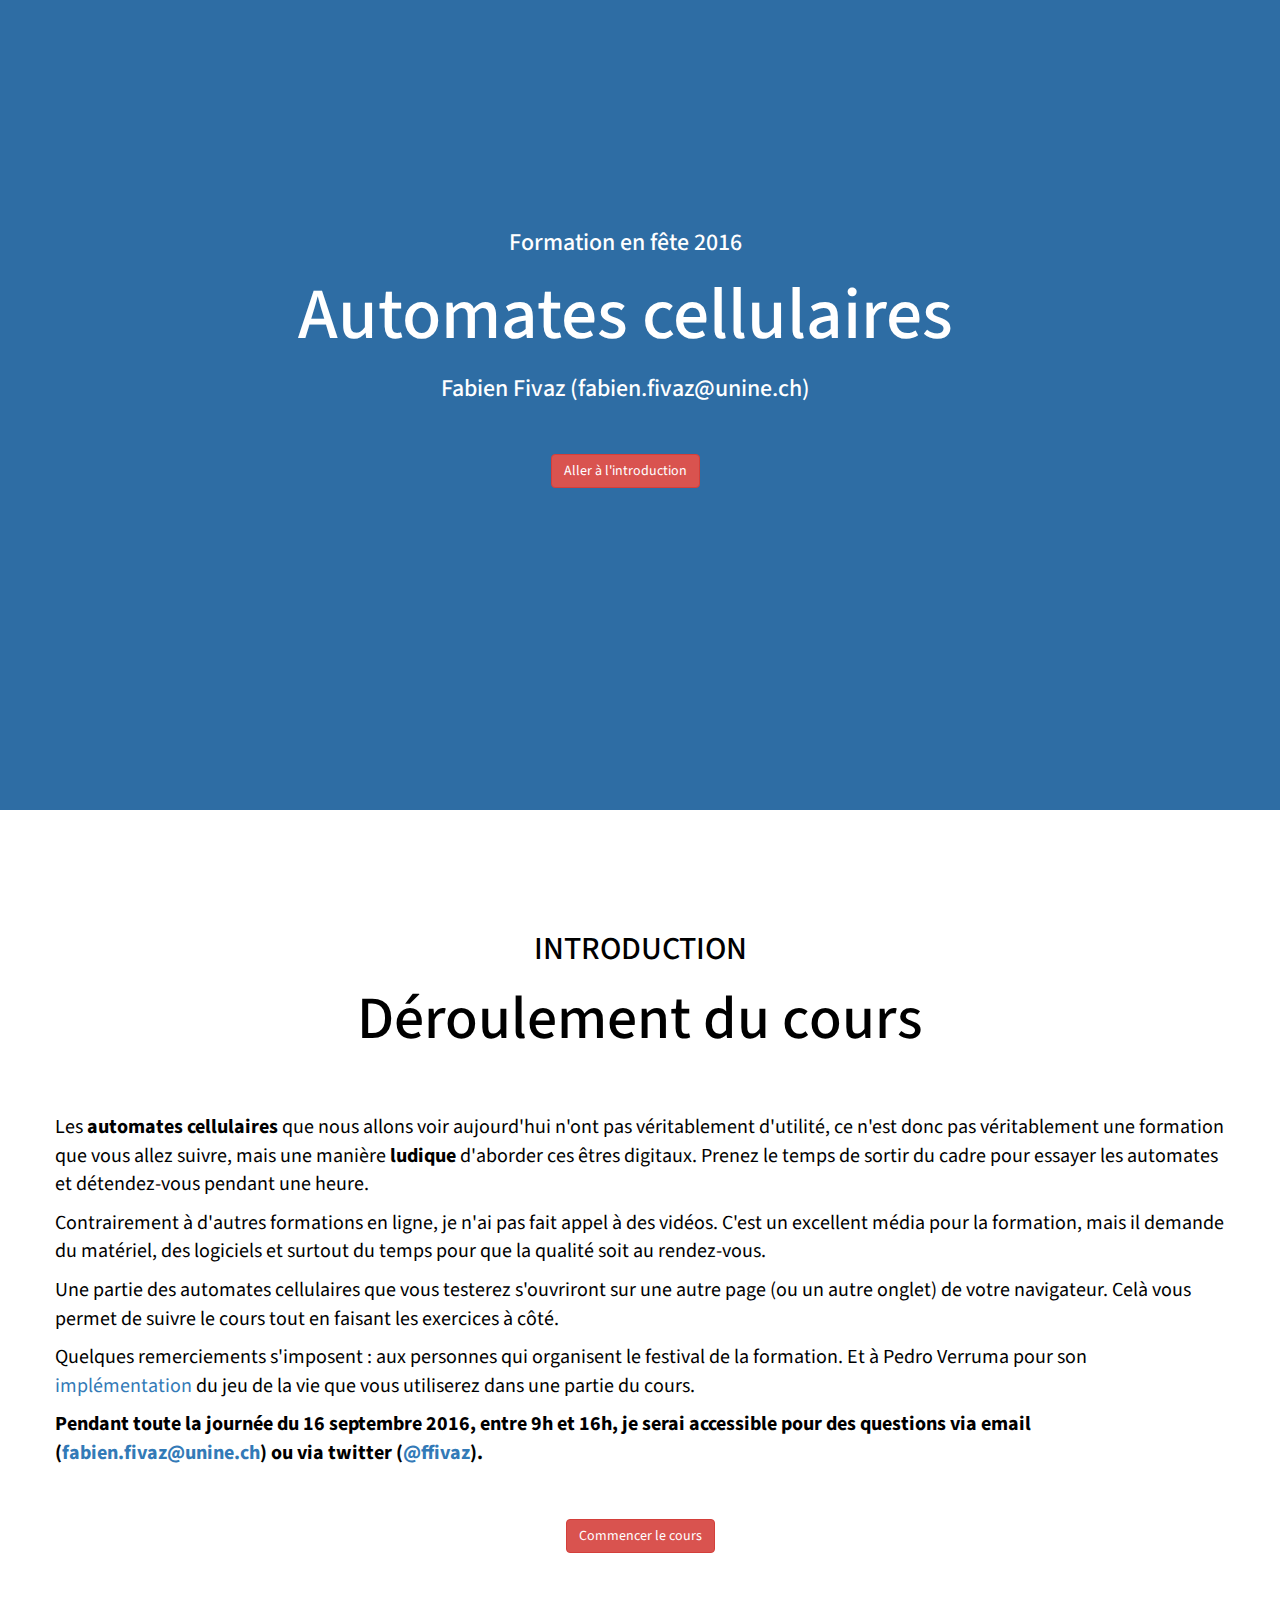
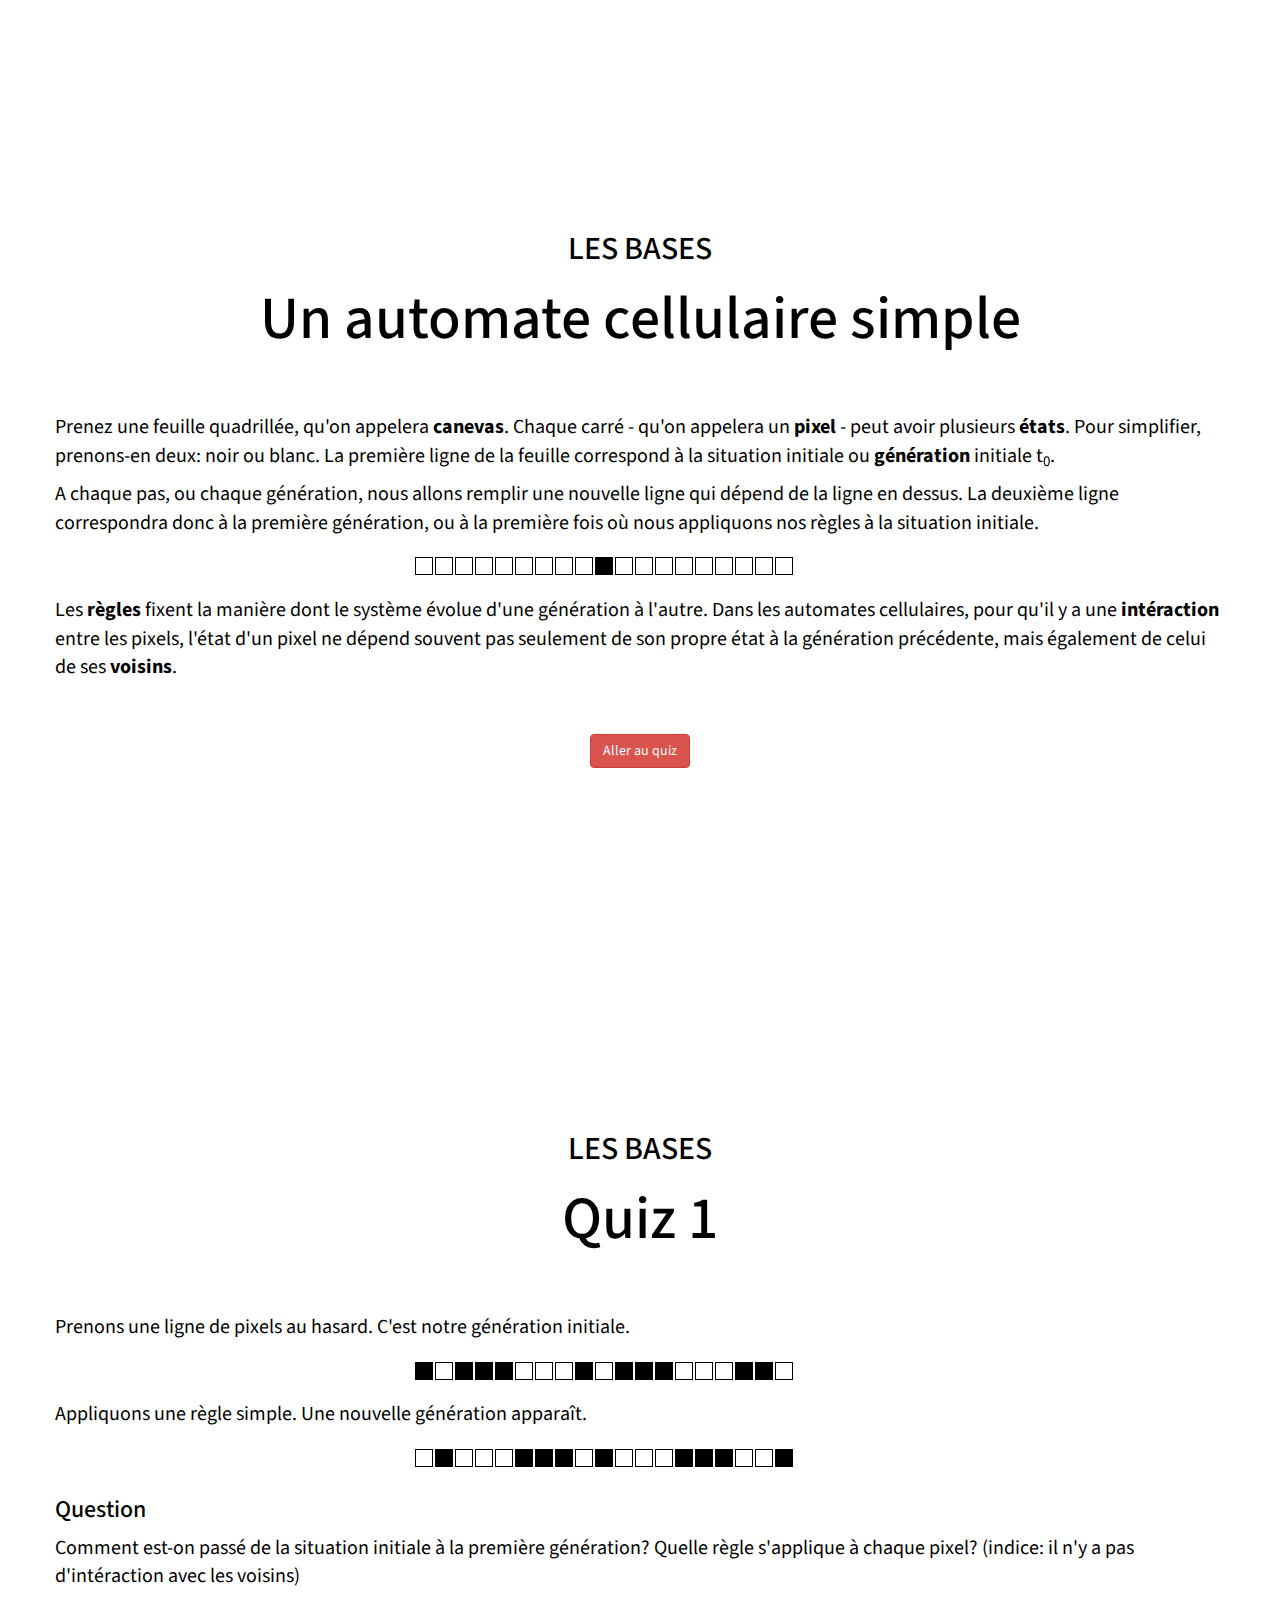
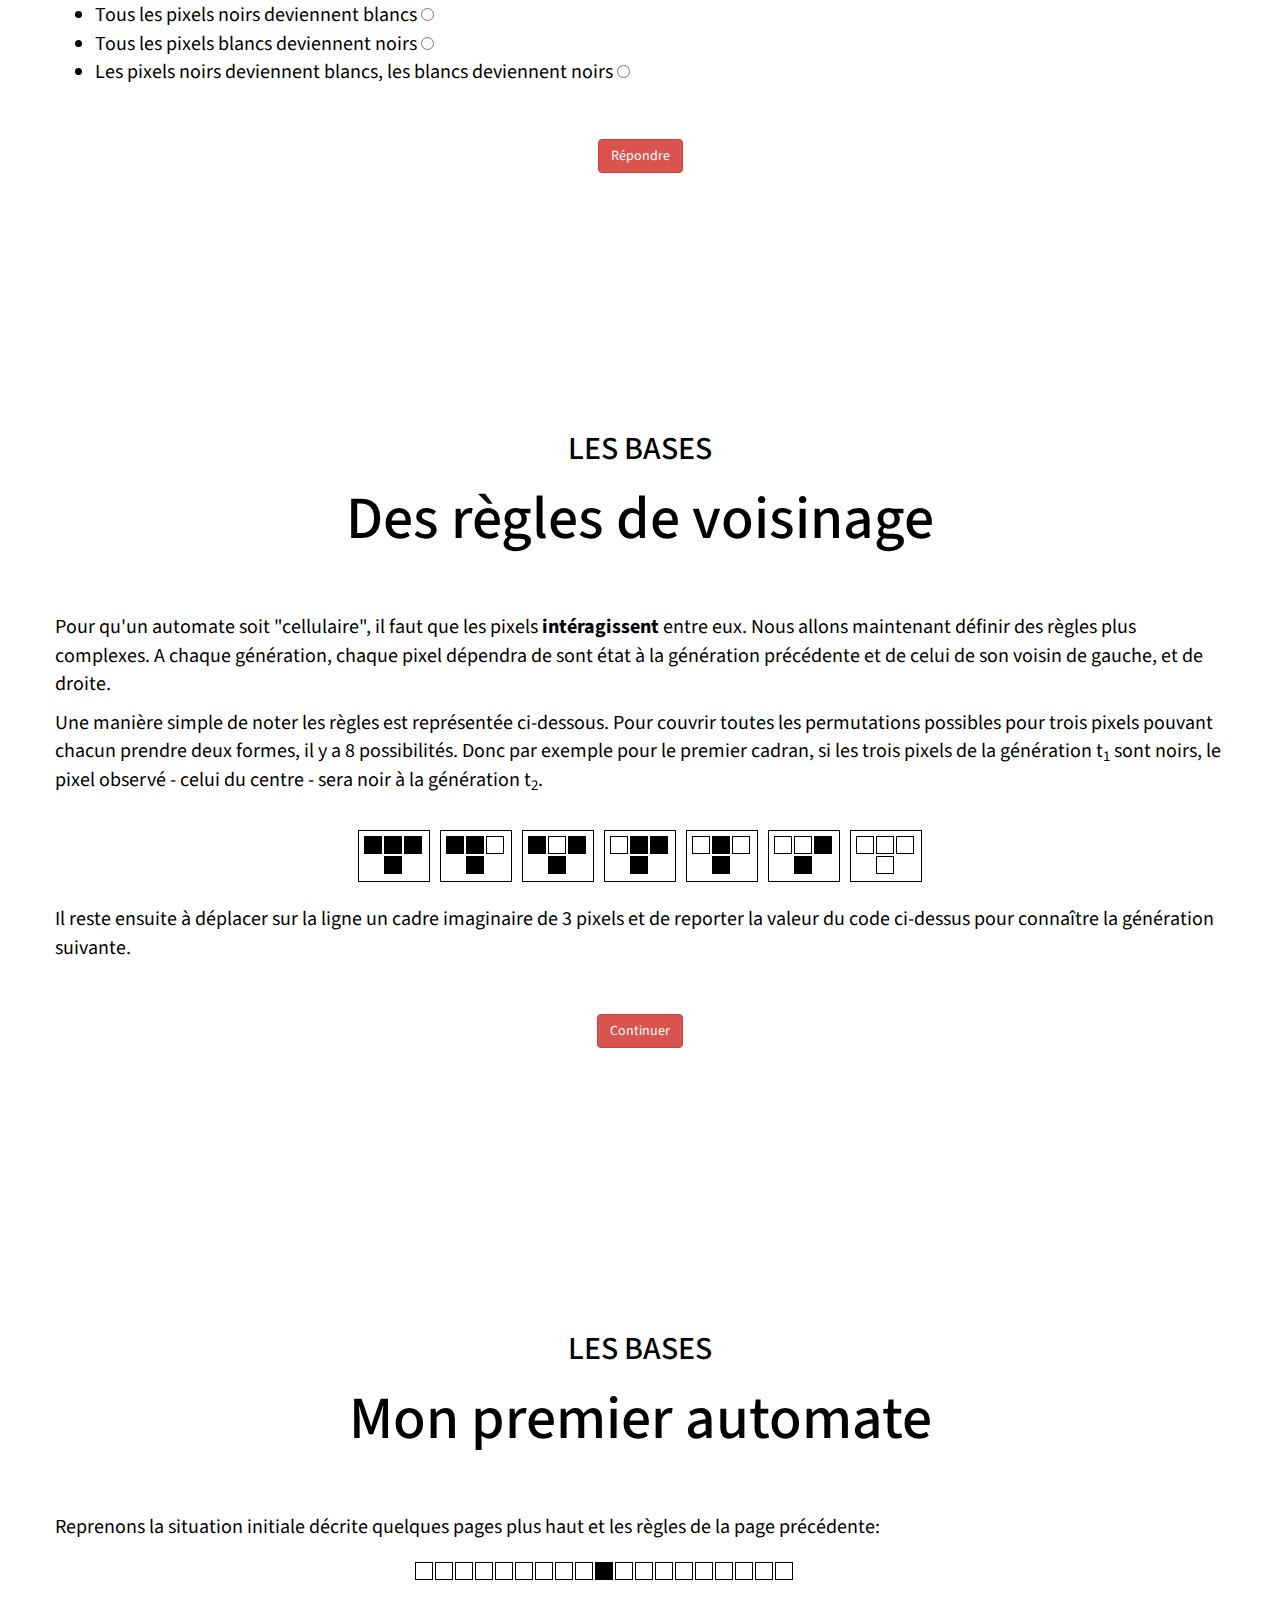
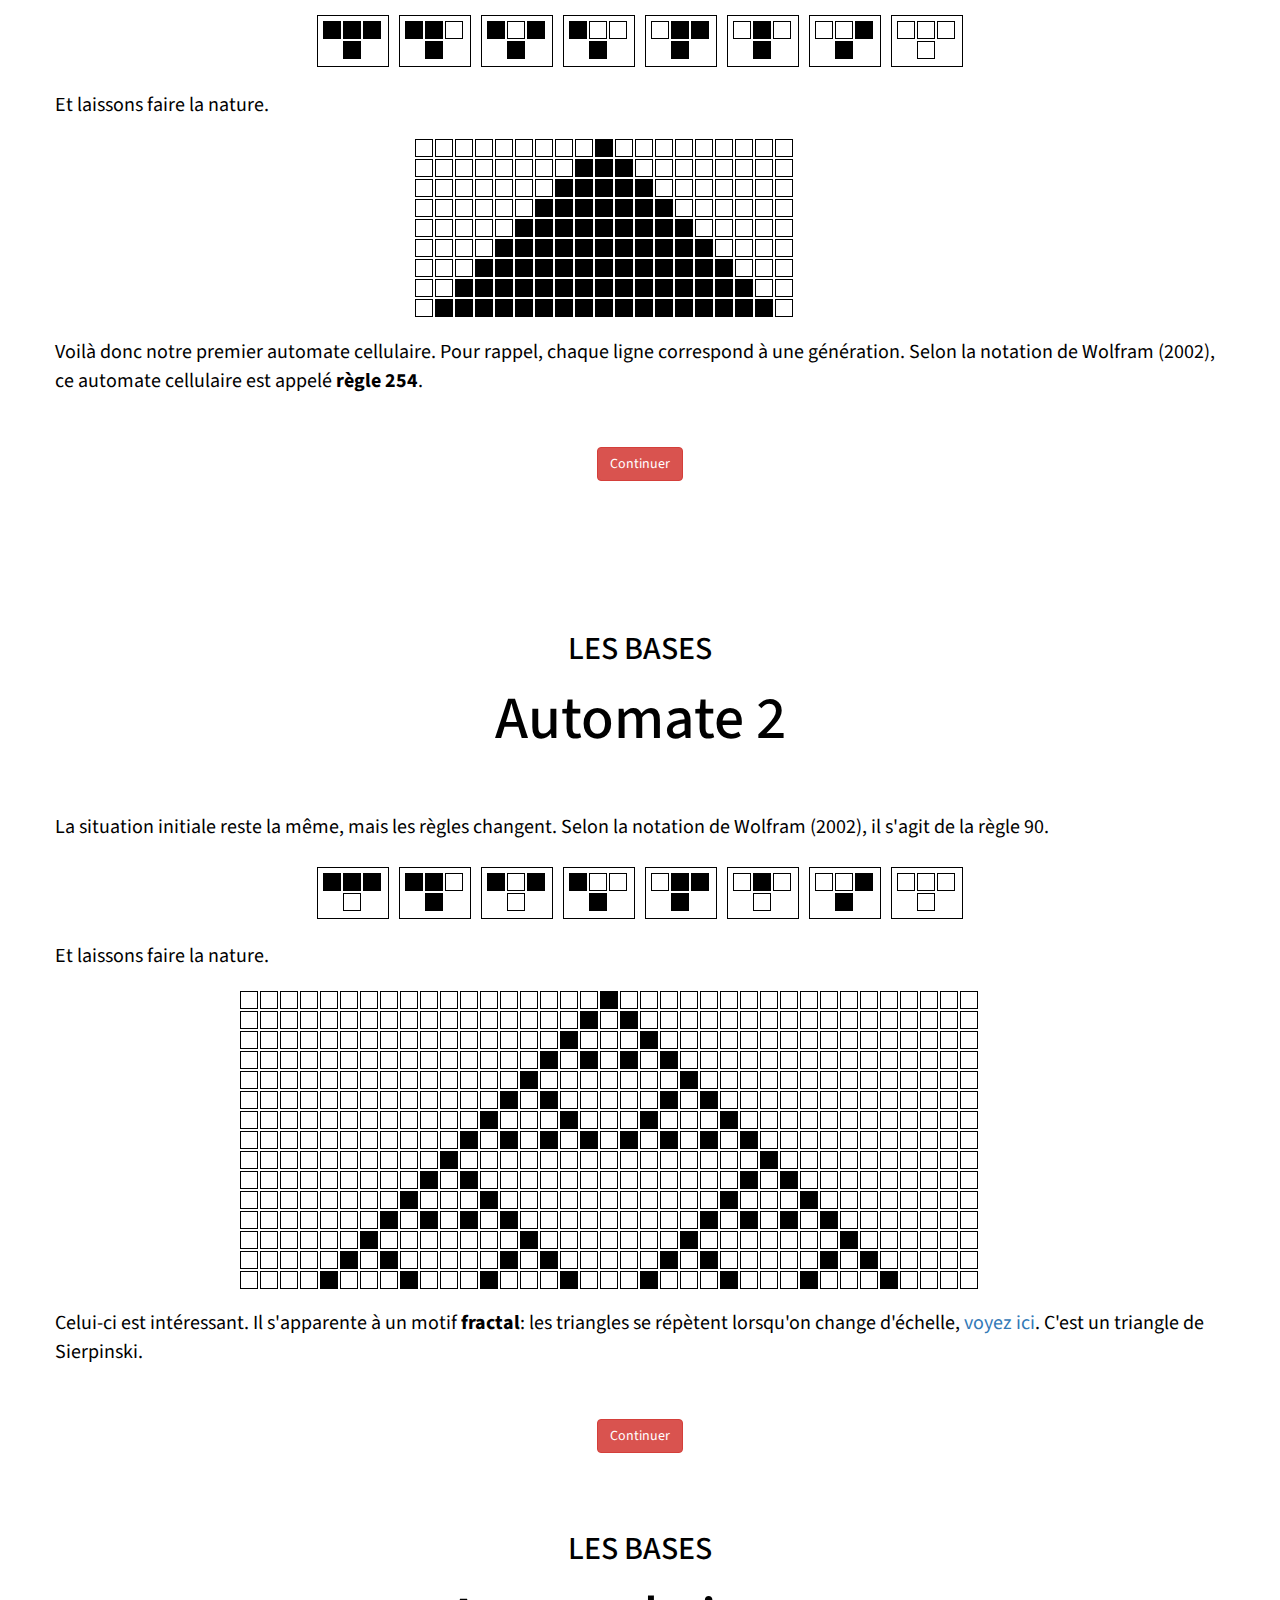
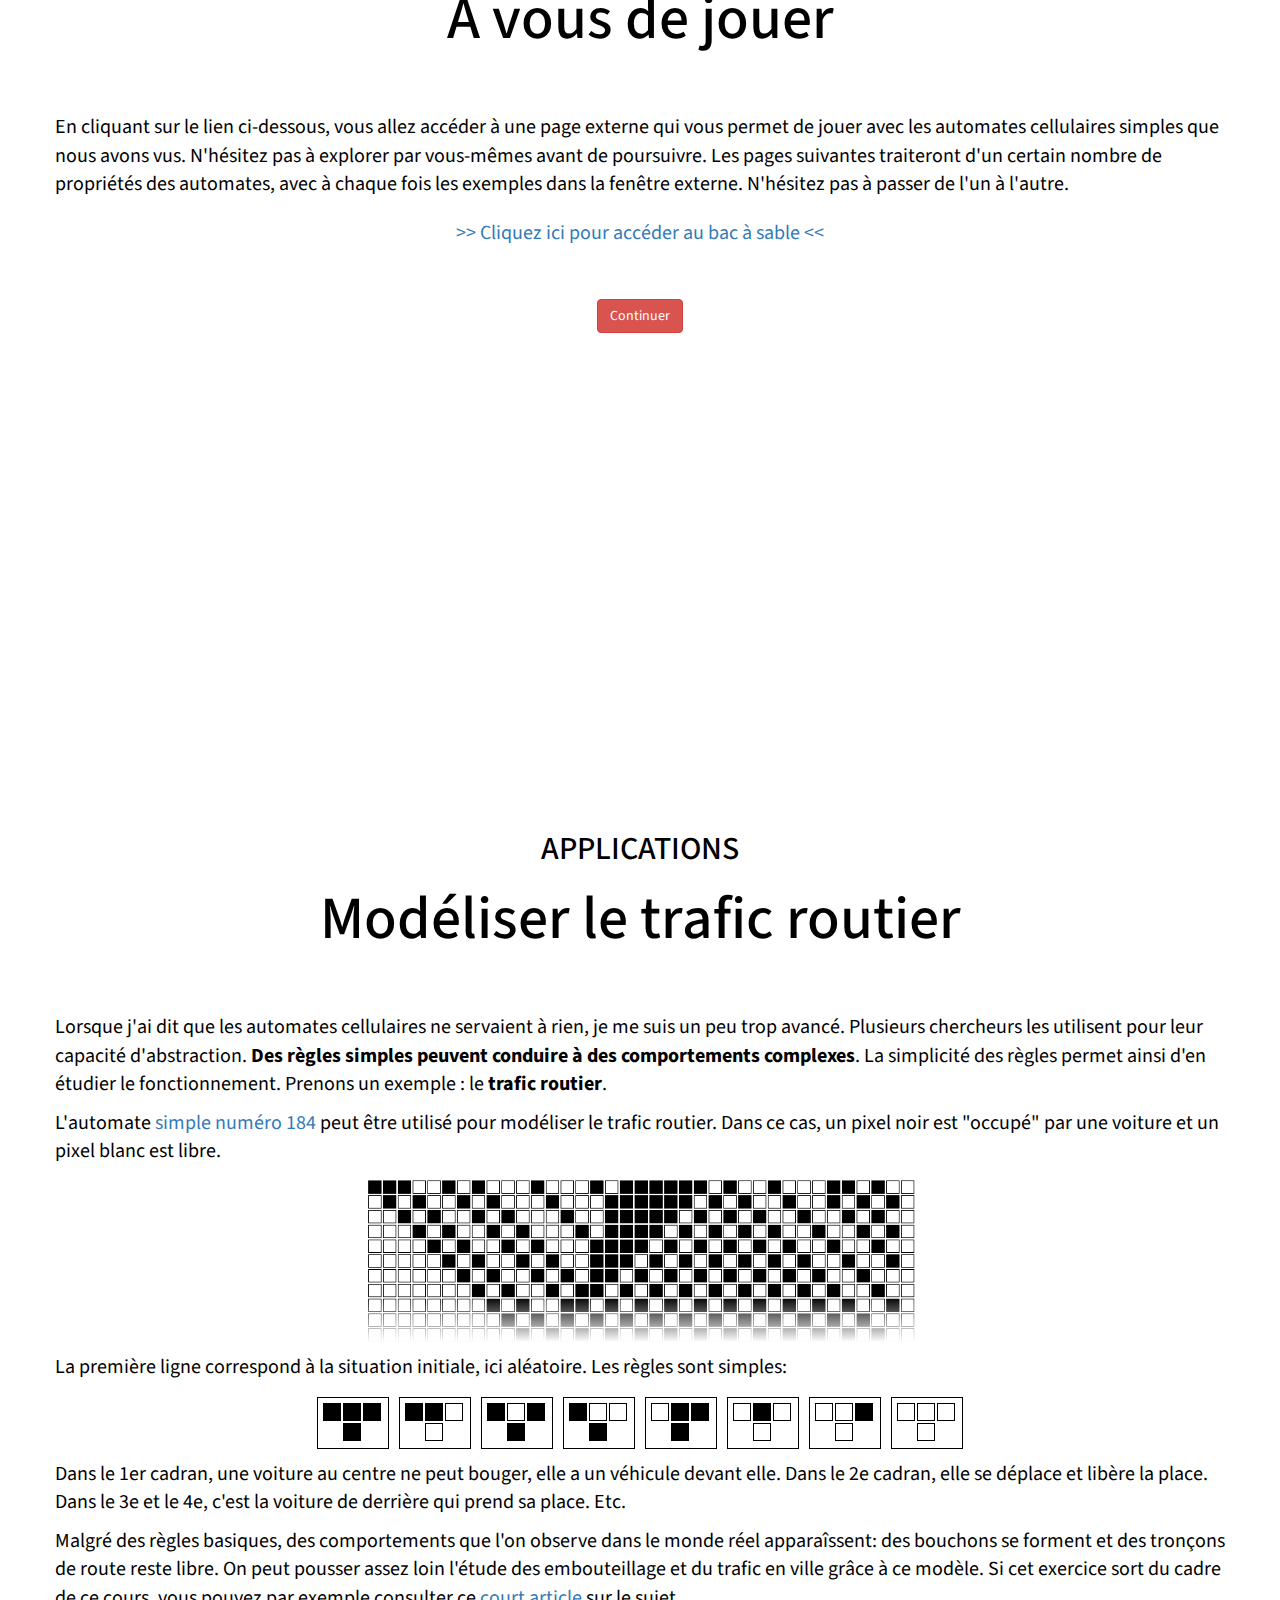
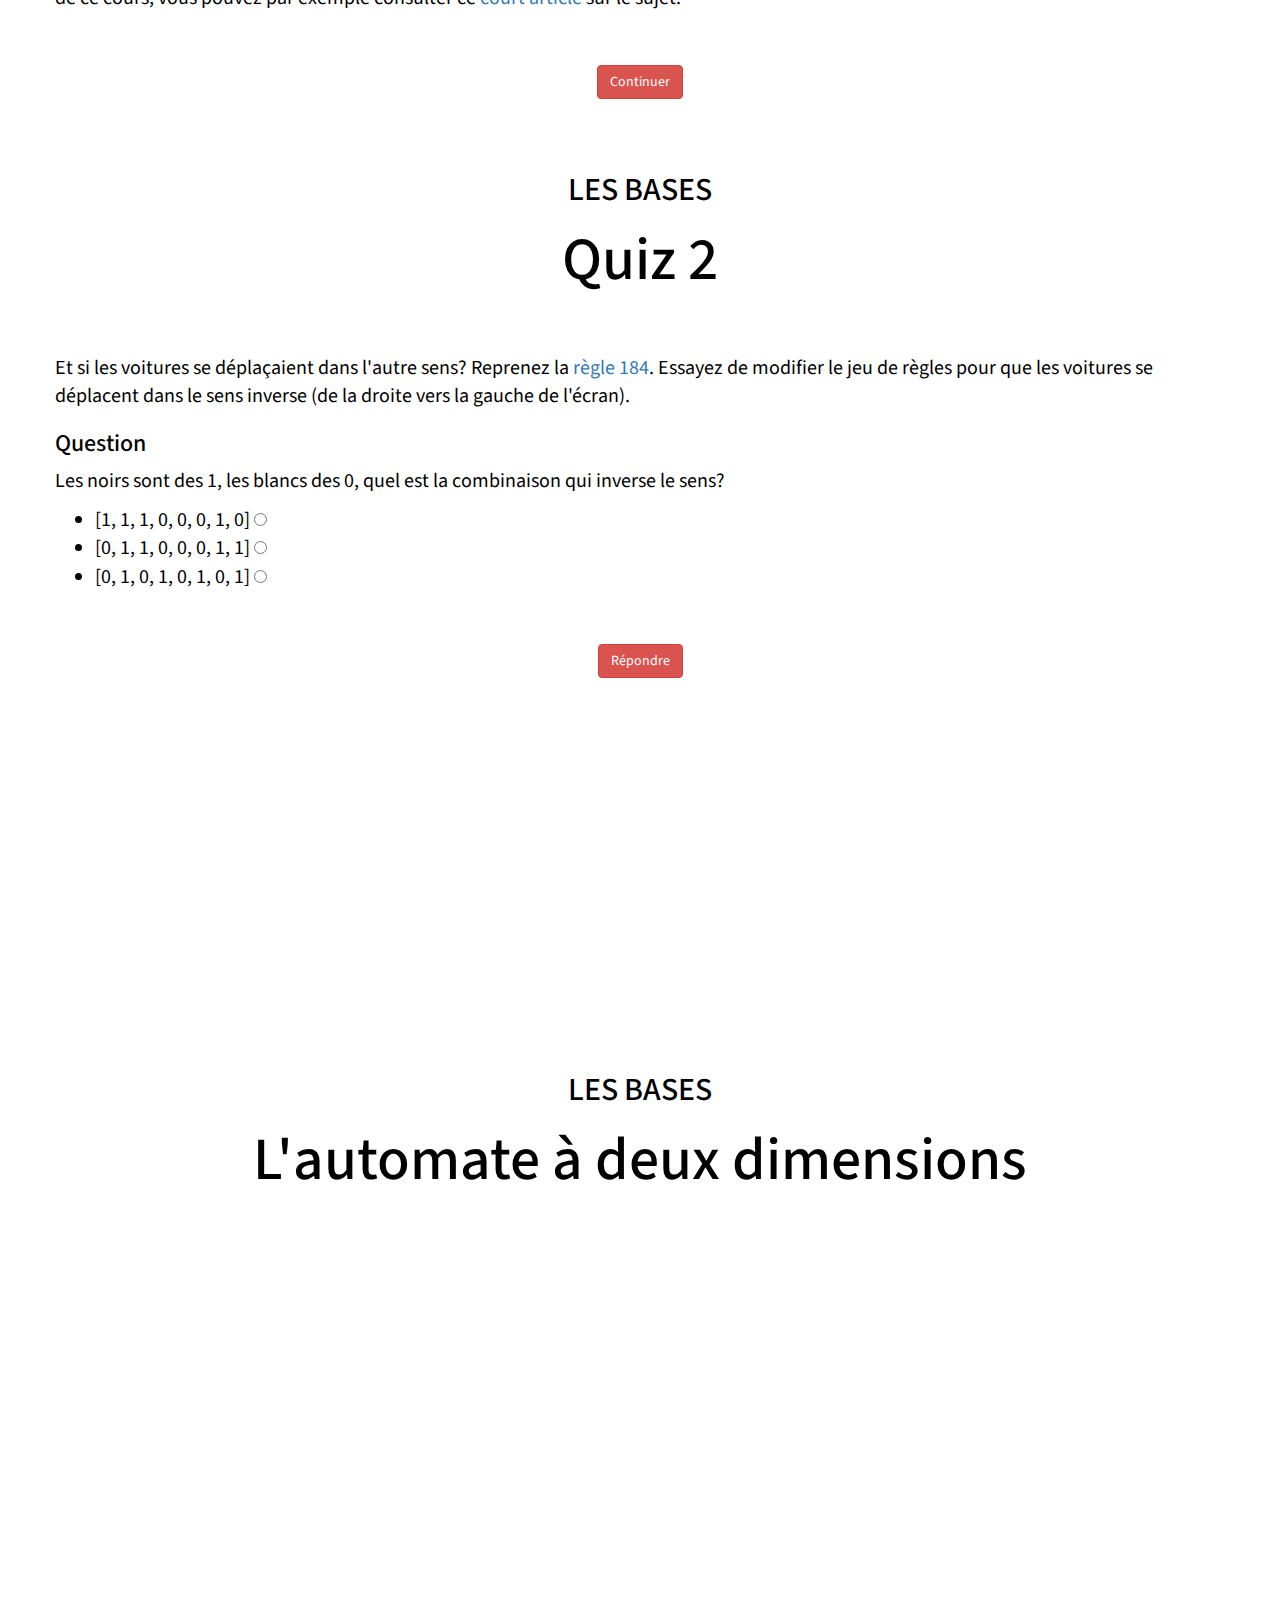
==== index.html @ c22b622c "Automates cellulaires et trafic - quiz 2" ====
<!DOCTYPE html>
<html lang="fr">
<head>
    <meta charset="utf-8">
    <meta http-equiv="X-UA-Compatible" content="IE=edge">
    <meta name="viewport" content="width=device-width, initial-scale=1">
    <title>Formation en fête - Automates cellulaires</title>

    <link href="https://fonts.googleapis.com/css?family=Source+Sans+Pro" rel="stylesheet">
    <link rel="stylesheet" href="css/bootstrap.min.css">
    <link rel="stylesheet" href="css/style.css">

    <script src="js/jquery.js"></script>
    <script src="js/bootstrap.min.js"></script>
    <script src="js/terra.min.js"></script>
    <script src="js/functions.js"></script>
    <script src="js/rules.js"></script>

    <script>
        $(document).ready(function () {
            $('a').click(function () {
                $('html, body').animate({
                    scrollTop: $($(this).attr('href')).offset().top
                }, 500);
                return false;
            });
        });

        var oneD = function (initial) {
            this.cells = initial;

            this.draw = function (ctx, generation) {
                var i = 0;
                this.cells.forEach(function (pixel) {
                    if (pixel == 0) {
                        ctx.strokeStyle = 'black';
                        ctx.strokeRect((i * 20) + 0.5, (generation * 20) + 0.5, 17, 17);
                    } else {
                        ctx.strokeStyle = 'black';
                        ctx.strokeRect((i * 20) + 0.5, +(generation * 20) + 0.5, 17, 17);
                        ctx.fillStyle = 'black';
                        ctx.fillRect(i * 20 + 0.5, (generation * 20) + 0.5, 17, 17);
                    }
                    i++;
                });
            }
        };
    </script>
</head>
<body>
<div class="bar"></div>
<div id="top" class="container-fluid page">
    <div class="row page">
        <div class="col-md-12 col-sm-12 col-xs-12 title">
            <h3>Formation en fête 2016</h3>
            <h1>Automates cellulaires</h1>
            <h3>Fabien Fivaz (fabien.fivaz@unine.ch)</h3>
            <a href="#intro" class="btn btn-danger btn-big-top-margin">Aller à l'introduction</a>
        </div>
    </div>
</div>

<div id="intro" class="container">
    <div class="row main">
        <h2>Introduction</h2>
        <h1>Déroulement du cours</h1>
        <p>Les <b>automates cellulaires</b> que nous allons voir aujourd'hui n'ont pas véritablement d'utilité, ce n'est
            donc pas véritablement une formation que vous allez suivre, mais une manière <b>ludique</b> d'aborder ces
            êtres
            digitaux. Prenez le temps de sortir du cadre pour essayer les automates et détendez-vous pendant une heure.
        </p>
        <p>Contrairement à d'autres formations en ligne, je n'ai pas fait appel à des vidéos. C'est un excellent média
            pour la formation, mais il demande du matériel, des logiciels et surtout du temps pour que la qualité soit
            au rendez-vous.</p>
        <p>Une partie des automates cellulaires que vous testerez s'ouvriront sur une autre page (ou un autre onglet) de
            votre navigateur. Celà vous permet de suivre le cours tout en faisant les exercices à côté.</p>
        <p>Quelques remerciements s'imposent : aux personnes qui organisent le festival de la formation. Et à Pedro
            Verruma pour son <a href="http://pmav.eu/stuff/javascript-game-of-life-v3.1.1/">implémentation</a> du jeu de
            la vie que vous utiliserez dans une partie du cours.</p>
        <p><b>Pendant toute la journée du 16 septembre 2016, entre 9h et 16h, je serai accessible pour des questions via
            email (<a href="mailto:fabien.fivaz@unine.ch">fabien.fivaz@unine.ch</a>) ou via twitter (<a
                    href="https://twitter.com/ffivaz">@ffivaz</a>).</b></p>
        <div class="text-center">
            <a href="#page1" class="btn btn-danger btn-big-top-margin">Commencer le cours</a>
        </div>
    </div>
</div>

<div id="page1" class="container">
    <div class="row main">
        <h2>Les bases</h2>
        <h1>Un automate cellulaire simple</h1>
        <p>Prenez une feuille quadrillée, qu'on appelera <b>canevas</b>. Chaque carré - qu'on appelera un <b>pixel</b>
            - peut avoir plusieurs <b>états</b>. Pour simplifier, prenons-en deux: noir ou blanc. La première ligne de
            la feuille correspond à la situation initiale ou <b>génération</b> initiale t<sub>0</sub>.</p>
        <p>A chaque pas, ou chaque génération, nous allons remplir une nouvelle ligne qui dépend de la ligne en dessus.
            La deuxième ligne correspondra donc à la
            première génération, ou à la première fois où nous appliquons nos règles à la situation initiale.</p>
        <p class="text-center canvas-frame">
            <canvas id="demo1" width="450" height="20"></canvas>
        </p>
        <script>
            // Simple 1D cellular automata

            var myCells = [0, 0, 0, 0, 0, 0, 0, 0, 0, 1, 0, 0, 0, 0, 0, 0, 0, 0, 0];

            demo1 = new oneD(myCells);

            var canvas = document.getElementById('demo1');
            var ctx = canvas.getContext("2d");

            demo1.draw(ctx, 0);

        </script>
        <p>Les <b>règles</b> fixent la manière dont le système évolue d'une génération à l'autre. Dans les automates
            cellulaires, pour qu'il y a une <b>intéraction</b> entre les pixels, l'état d'un pixel ne dépend souvent pas
            seulement de son propre état à la génération précédente, mais également de celui de ses <b>voisins</b>.</p>

        <div class="text-center">
            <a href="#page2" class="btn btn-danger btn-big-top-margin">Aller au quiz</a>
        </div>
    </div>
</div>

<div id="page2" class="container">
    <div class="row main">
        <h2>Les bases</h2>
        <h1>Quiz 1</h1>
        <p>Prenons une ligne de pixels au hasard. C'est notre génération initiale.</p>
        <p class="text-center canvas-frame">
            <canvas id="demo2" width="450" height="20"></canvas>
        </p>
        <script>
            // Simple 1D cellular automata

            var myCellsT0 = [1, 0, 1, 1, 1, 0, 0, 0, 1, 0, 1, 1, 1, 0, 0, 0, 1, 1, 0];

            var canvas = document.getElementById('demo2');
            var ctx = canvas.getContext("2d");

            demo2 = new oneD(myCellsT0);
            demo2.draw(ctx, 0);

        </script>
        <p>Appliquons une règle simple. Une nouvelle génération apparaît.</p>
        <p class="text-center canvas-frame">
            <canvas id="demo3" width="450" height="20"></canvas>
        </p>
        <script>
            // Simple 1D cellular automata

            var myCellsT1 = [0, 1, 0, 0, 0, 1, 1, 1, 0, 1, 0, 0, 0, 1, 1, 1, 0, 0, 1];

            var canvas = document.getElementById('demo3');
            var ctx = canvas.getContext("2d");

            var demo3 = new oneD(myCellsT1, 0);
            demo3.draw(ctx, 0);
        </script>
        <h3>Question</h3>
        <p>Comment est-on passé de la situation initiale à la première génération? Quelle règle s'applique à chaque
            pixel? (indice: il n'y a pas d'intéraction avec les voisins)</p>
        <ul>
            <li>Tous les pixels noirs deviennent blancs <input name="question" value="r1" type="radio"></li>
            <li>Tous les pixels blancs deviennent noirs <input name="question" value="r2" type="radio"></li>
            <li>Les pixels noirs deviennent blancs, les blancs deviennent noirs <input name="question" value="r3"
                                                                                       type="radio"></li>
        </ul>
        <div class="text-center">
            <button class="btn btn-danger btn-big-top-margin" id="response">Répondre</button>
            <br>
            <div class="reponse hidden">C'est un automate tellement simple que certains estiment que ce n'en est pas un.
                A la
                génération suivante, l'automate reviendra à son état initial, etc.<br>
                <a href="#page3" id="linkToPage3">Continuer à la page suivante</a>
            </div>
        </div>

        <script>
            $('#response').click(function () {
                if ($('input[name=question]:checked').val() == 'r3') {
                    $('#response').html('C\'est juste!');
                    $('#response').removeClass('btn-danger').addClass('btn-success');
                    $('.reponse').removeClass('hidden');
                } else {
                    $('#response').html('Essayez encore !');
                }
            });
        </script>
    </div>
</div>

<div class="container" id="page3">
    <div class="row main">
        <h2>Les bases</h2>
        <h1>Des règles de voisinage</h1>
        <p>Pour qu'un automate soit "cellulaire", il faut que les pixels <b>intéragissent</b> entre eux. Nous allons
            maintenant définir des règles plus complexes. A chaque génération, chaque pixel dépendra de sont état à la
            génération précédente et de celui de son voisin de gauche, et de droite.</p>
        <p>Une manière simple de noter les règles est représentée ci-dessous. Pour couvrir toutes les permutations
            possibles pour trois pixels pouvant chacun prendre deux formes, il y a 8 possibilités. Donc par exemple pour
            le premier cadran, si les trois pixels de la génération t<sub>1</sub> sont noirs, le pixel observé - celui
            du centre - sera noir à la génération t<sub>2</sub>.</p>
        <p id="ruleGroup1" class="text-center" style="margin-top: 30px;">
        </p>
        <p>Il reste ensuite à déplacer sur la ligne un cadre imaginaire de 3 pixels et de reporter la valeur du code
            ci-dessus pour connaître la génération suivante.</p>
        <script>
            var myRules = [
                {
                    a: [1, 1, 1],
                    b: 1
                },
                {
                    a: [1, 1, 0],
                    b: 1
                },
                {
                    a: [1, 0, 1],
                    b: 1
                },
                {
                    a: [0, 1, 1],
                    b: 1
                },
                {
                    a: [0, 1, 0],
                    b: 1
                },
                {
                    a: [0, 0, 1],
                    b: 1
                },
                {
                    a: [0, 0, 0],
                    b: 0
                }
            ];

            var i = 1;

            myRules.forEach(function (element) {
                var e = document.createElement('canvas');
                e.width = "60";
                e.height = "40";
                e.style.padding = '5px';
                e.style.margin = '5px';
                e.style.border = '1px solid black';
                e.id = "rule" + i;
                document.getElementById('ruleGroup1').appendChild(e);
                var myRule = element.a;
                var myTarget = element.b;

                var canvas = document.getElementById('rule' + i);
                var ctx = canvas.getContext("2d");
                var rule = new oneD(myRule);
                rule.draw(ctx, 0);
                if (myTarget == 1) {
                    ctx.strokeStyle = 'black';
                    ctx.strokeRect((1 * 20) + 0.5, 20.5, 17, 17);
                    ctx.fillStyle = 'black';
                    ctx.fillRect(1 * 20 + 0.5, 20.5, 17, 17);
                } else {
                    ctx.strokeStyle = 'black';
                    ctx.strokeRect((1 * 20) + 0.5, 20.5, 17, 17);
                }
                i++;
            });

        </script>
        <div class="text-center">
            <a href="#page4" class="btn btn-danger btn-big-top-margin">Continuer</a>
        </div>
    </div>
</div>

<div class="container" id="page4">
    <div class="row main">
        <h2>Les bases</h2>
        <h1>Mon premier automate</h1>
        <p>Reprenons la situation initiale décrite quelques pages plus haut et les règles de la page précédente:</p>
        <p class="text-center canvas-frame">
            <canvas id="demo4" width="450" height="20"></canvas>
        </p>
        <script>
            // Simple 1D cellular automata

            var myCells = [0, 0, 0, 0, 0, 0, 0, 0, 0, 1, 0, 0, 0, 0, 0, 0, 0, 0, 0];

            var demo4 = new oneD(myCells);

            var canvas = document.getElementById('demo4');
            var ctx = canvas.getContext("2d");

            demo4.draw(ctx, 0);

        </script>
        <p id="ruleGroup2" class="text-center canvas-frame">
        </p>
        <script>
            var myRules = [
                {
                    a: [1, 1, 1],
                    b: 1
                },
                {
                    a: [1, 1, 0],
                    b: 1
                },
                {
                    a: [1, 0, 1],
                    b: 1
                },
                {
                    a: [1, 0, 0],
                    b: 1
                },
                {
                    a: [0, 1, 1],
                    b: 1
                },
                {
                    a: [0, 1, 0],
                    b: 1
                },
                {
                    a: [0, 0, 1],
                    b: 1
                },
                {
                    a: [0, 0, 0],
                    b: 0
                }
            ];

            var i = 1;

            myRules.forEach(function (element) {
                var e = document.createElement('canvas');
                e.width = "60";
                e.height = "40";
                e.style.padding = '5px';
                e.style.margin = '5px';
                e.style.border = '1px solid black';
                e.id = "ruleA" + i;
                document.getElementById('ruleGroup2').appendChild(e);
                var myRule = element.a;
                var myTarget = element.b;

                var canvas = document.getElementById('ruleA' + i);
                var ctx = canvas.getContext("2d");
                var rule = new oneD(myRule);
                rule.draw(ctx, 0);
                if (myTarget == 1) {
                    ctx.strokeStyle = 'black';
                    ctx.strokeRect((1 * 20) + 0.5, 20.5, 17, 17);
                    ctx.fillStyle = 'black';
                    ctx.fillRect(1 * 20 + 0.5, 20.5, 17, 17);
                } else {
                    ctx.strokeStyle = 'black';
                    ctx.strokeRect((1 * 20) + 0.5, 20.5, 17, 17);
                }
                i++;
            });
        </script>
        <p>Et laissons faire la nature.</p>
        <p class="text-center canvas-frame">
            <canvas id="demo5" width="450" height="180"></canvas>
        </p>
        <script>

            var demo5 = new oneD(myCells);

            var canvas = document.getElementById('demo5');
            var ctx = canvas.getContext("2d");

            demo5.draw(ctx, 0);

            var calcNG = function (init) {
                var nextGen = [];
                nextGen.push(0);
                for (var i = 1; i < init.length - 1; i++) {
                    var a = init[i - 1];
                    var b = init[i];
                    var c = init[i + 1];
                    myRules.forEach(function (element) {
                        if ([a, b, c].equals(element.a)) {
                            nextGen.push(element.b);
                        }
                    });
                }
                nextGen.push(0);
                return nextGen;
            };

            var demoX = new oneD(myNextGen = calcNG(myCells));
            demoX.draw(ctx, 1);

            for (var i = 2; i < 9; i++) {
                var demoX = new oneD(myNextGen = calcNG(myNextGen));
                demoX.draw(ctx, i);
            }

        </script>
        <p>Voilà donc notre premier automate cellulaire. Pour rappel, chaque ligne correspond à une génération. Selon la
            notation de Wolfram (2002), ce automate cellulaire est appelé <b>règle 254</b>.</p>
        <div class="text-center">
            <a href="#page5" class="btn btn-danger btn-big-top-margin">Continuer</a>
        </div>
    </div>
</div>

<div class="container" id="page5">
    <div class="row main">
        <h2>Les bases</h2>
        <h1>Automate 2</h1>
        <p>La situation initiale reste la même, mais les règles changent. Selon la notation de Wolfram (2002), il s'agit
            de la règle 90.</p>
        <script>

            var myCells = [0, 0, 0, 0, 0, 0, 0, 0, 0, 0, 0, 0, 0, 0, 0, 0, 0, 0, 1, 0, 0, 0, 0, 0, 0, 0, 0, 0, 0, 0, 0, 0, 0, 0, 0, 0, 0];

        </script>
        <p id="ruleGroup3" class="text-center canvas-frame">
        </p>
        <script>
            var myRules = [
                {
                    a: [1, 1, 1],
                    b: 0
                },
                {
                    a: [1, 1, 0],
                    b: 1
                },
                {
                    a: [1, 0, 1],
                    b: 0
                },
                {
                    a: [1, 0, 0],
                    b: 1
                },
                {
                    a: [0, 1, 1],
                    b: 1
                },
                {
                    a: [0, 1, 0],
                    b: 0
                },
                {
                    a: [0, 0, 1],
                    b: 1
                },
                {
                    a: [0, 0, 0],
                    b: 0
                }
            ];

            var i = 1;

            myRules.forEach(function (element) {
                var e = document.createElement('canvas');
                e.width = "60";
                e.height = "40";
                e.style.padding = '5px';
                e.style.margin = '5px';
                e.style.border = '1px solid black';
                e.id = "ruleB" + i;
                document.getElementById('ruleGroup3').appendChild(e);
                var myRule = element.a;
                var myTarget = element.b;

                var canvas = document.getElementById('ruleB' + i);
                var ctx = canvas.getContext("2d");
                var rule = new oneD(myRule);
                rule.draw(ctx, 0);
                if (myTarget == 1) {
                    ctx.strokeStyle = 'black';
                    ctx.strokeRect((1 * 20) + 0.5, 20.5, 17, 17);
                    ctx.fillStyle = 'black';
                    ctx.fillRect(1 * 20 + 0.5, 20.5, 17, 17);
                } else {
                    ctx.strokeStyle = 'black';
                    ctx.strokeRect((1 * 20) + 0.5, 20.5, 17, 17);
                }
                i++;
            });
        </script>
        <p>Et laissons faire la nature.</p>
        <p class="text-center canvas-frame">
            <canvas id="demo6" width="800" height="300"></canvas>
        </p>
        <script>

            var demo6 = new oneD(myCells);

            var canvas = document.getElementById('demo6');
            var ctx = canvas.getContext("2d");

            demo6.draw(ctx, 0);

            var calcNG = function (init) {
                var nextGen = [];
                nextGen.push(0);
                for (var i = 1; i < init.length - 1; i++) {
                    var a = init[i - 1];
                    var b = init[i];
                    var c = init[i + 1];
                    myRules.forEach(function (element) {
                        if ([a, b, c].equals(element.a)) {
                            nextGen.push(element.b);
                        }
                    });
                }
                nextGen.push(0);
                return nextGen;
            };

            var demoX = new oneD(myNextGen = calcNG(myCells));
            demoX.draw(ctx, 1);

            for (var i = 2; i < 15; i++) {
                var demoX = new oneD(myNextGen = calcNG(myNextGen));
                demoX.draw(ctx, i);
            }

        </script>
        <p>Celui-ci est intéressant. Il s'apparente à un motif <b>fractal</b>: les triangles se répètent lorsqu'on
            change d'échelle, <a href="https://commons.wikimedia.org/wiki/File:Sierpinski_triangle.svg" target="_blank">voyez
                ici</a>. C'est un triangle de Sierpinski.</p>
        <div class="text-center">
            <a href="#page6" class="btn btn-danger btn-big-top-margin">Continuer</a>
        </div>
    </div>
</div>

<div class="container" id="page6">
    <div class="row main">
        <h2>Les bases</h2>
        <h1>A vous de jouer</h1>
        <p>En cliquant sur le lien ci-dessous, vous allez accéder à une page externe qui vous permet de jouer avec les
            automates cellulaires simples que nous avons vus. N'hésitez pas à explorer par vous-mêmes avant de
            poursuivre. Les pages suivantes traiteront d'un certain nombre de propriétés des automates, avec à chaque
            fois les exemples dans la fenêtre externe. N'hésitez pas à passer de l'un à l'autre.</p>
        <p class="text-center canvas-frame">
            <a href="line_cell.html" target="_blank"> >> Cliquez ici pour accéder au bac à sable << </a>
        </p>
        <p class="hidden" id="texteCache">Etes-vous sûrs d'avoir essayé toutes les combinaisons possibles? Wolfram
            (2002) a identifié 256 possibilités qu'il a appelée "règles" (<i>rules</i> en anglais). Dans son livre "A
            New Kind of Science", Wolfram fait le constat suivant: la <a href="line_cell.html?rule254" target="_blank">règle
                254</a> est très simple. Elle est répétitive, comme également la <a href="line_cell.html?rule250"
                                                                                    target="_blank">règle 250</a>. La <a
                    href="line_cell.html?rule90" target="_blank">règle 90</a> que nous avons vu précédemment, est déjà
            plus complexe, on voit se dessiner un motif fractal. D'autres règles, comme la <a
                    href="line_cell.html?rule30" target="_blank">30</a> donne l'impression de dessiner des motifs
            aléatoires.</p>
        <div class="text-center">
            <a href="#page7" class="btn btn-danger btn-big-top-margin hidden" id="yesIAm">La suite</a>
        </div>
        <div class="text-center">
            <button class="btn btn-danger btn-big-top-margin" id="areYouSure">Continuer</button>
        </div>
        <script>
            var ays = document.getElementById('areYouSure');
            ays.addEventListener('click', function () {
                document.getElementById('texteCache').className = '';
                document.getElementById('yesIAm').className = 'btn btn-danger btn-big-top-margin';
                document.getElementById('areYouSure').className += ' hidden';
            });
        </script>
    </div>
</div>

<div class="container" id="page7">
    <div class="row main">
        <h2>Applications</h2>
        <h1>Modéliser le trafic routier</h1>
        <p>Lorsque j'ai dit que les automates cellulaires ne servaient à rien, je me suis un peu trop avancé. Plusieurs
            chercheurs les utilisent pour leur capacité d'abstraction. <b>Des règles simples peuvent conduire à des
                comportements complexes</b>. La simplicité des règles permet ainsi d'en étudier le fonctionnement.
            Prenons un exemple : le <b>trafic routier</b>.</p>
        <p>L'automate <a href="line_cell.html?rule184&alea" target="_blank">simple numéro 184</a> peut être utilisé pour
            modéliser le trafic routier. Dans ce cas, un pixel noir est "occupé" par une voiture et un pixel blanc est
            libre.</p>
        <p class="text-center"><img src="images/rule184_example.png" width="555"></p>
        <p>La première ligne correspond à la situation initiale, ici aléatoire. Les règles sont simples:</p>
        <div class="text-center" id="ruleGroup4"></div>
        <script>
            var myRules = rule184;

            var i = 1;

            myRules.forEach(function (element) {
                var e = document.createElement('canvas');
                e.width = "60";
                e.height = "40";
                e.style.padding = '5px';
                e.style.margin = '5px';
                e.style.border = '1px solid black';
                e.id = "ruleC" + i;
                document.getElementById('ruleGroup4').appendChild(e);
                var myRule = element.a;
                var myTarget = element.b;

                var canvas = document.getElementById('ruleC' + i);
                var ctx = canvas.getContext("2d");
                var rule = new oneD(myRule);
                rule.draw(ctx, 0);
                if (myTarget == 1) {
                    ctx.strokeStyle = 'black';
                    ctx.strokeRect((1 * 20) + 0.5, 20.5, 17, 17);
                    ctx.fillStyle = 'black';
                    ctx.fillRect(1 * 20 + 0.5, 20.5, 17, 17);
                } else {
                    ctx.strokeStyle = 'black';
                    ctx.strokeRect((1 * 20) + 0.5, 20.5, 17, 17);
                }
                i++;
            });
        </script>
        <p>Dans le 1er cadran, une voiture au centre ne peut bouger, elle a un véhicule devant elle. Dans le 2e cadran, elle se déplace et libère la place. Dans le 3e et le 4e, c'est la voiture de derrière qui prend sa place. Etc.</p>
        <p>Malgré des règles basiques, des comportements que l'on observe dans le monde réel apparaîssent: des bouchons se forment et des tronçons de route reste libre. On peut pousser assez loin l'étude des embouteillage et du trafic en ville grâce à ce modèle. Si cet exercice sort du cadre de ce cours, vous pouvez par exemple consulter ce <a href="https://wireworld2014.wordpress.com/2014/03/17/un-exemple-dautomate-cellulaire-le-modele-de-nagel-schreckenberg/" target="_blank">court article</a> sur le sujet.</p>
        <div class="text-center">
            <a href="#page8" class="btn btn-danger btn-big-top-margin">Continuer</a>
        </div>
    </div>
</div>

<div class="container" id="page8">
    <div class="row main">
        <h2>Les bases</h2>
        <h1>Quiz 2</h1>
        <p>Et si les voitures se déplaçaient dans l'autre sens? Reprenez la <a href="http://localhost:63342/cours_automates_cellulaires/line_cell.html?rule184&alea" target="_blank">règle 184</a>. Essayez de modifier le jeu de règles pour que les voitures se déplacent dans le sens inverse (de la droite vers la gauche de l'écran).</p>
        <h3>Question</h3>
        <p>Les noirs sont des 1, les blancs des 0, quel est la combinaison qui inverse le sens?</p>
        <ul>
            <li>[1, 1, 1, 0, 0, 0, 1, 0] <input name="question2" value="r1" type="radio"></li>
            <li>[0, 1, 1, 0, 0, 0, 1, 1] <input name="question2" value="r2" type="radio"></li>
            <li>[0, 1, 0, 1, 0, 1, 0, 1] <input name="question2" value="r3"
                                                                                       type="radio"></li>
        </ul>
        <div class="text-center">
            <button class="btn btn-danger btn-big-top-margin" id="response2">Répondre</button>
            <br>
            <div class="reponse2 hidden"><br>
                <a href="#page9" id="linkToPage9">Passons aux choses sérieuses</a>
            </div>
        </div>

        <script>
            $('#response2').click(function () {
                if ($('input[name=question2]:checked').val() == 'r1') {
                    $('#response2').html('C\'est juste!');
                    $('#response2').removeClass('btn-danger').addClass('btn-success');
                    $('.reponse2').removeClass('hidden');
                } else {
                    $('#response2').html('Essayez encore !');
                }
            });
        </script>
    </div>
</div>

<div class="container" id="page9">
    <div class="row main">
        <h2>Les bases</h2>
        <h1>L'automate à deux dimensions</h1>
        <p></p>
    </div>
</div>

</body>
</html>
---- css/style.css ----
body {
    font-family: 'Source Sans Pro', sans-serif;
    color: #000;
}

.bar {
    position: fixed;
    background-color: #2e6da4;
    height: 10px;
    width: 100%;
}

.title {
    color: #fff;
    vertical-align: middle;
    text-align: center;
    padding-top: 15em;
}

.title h1 {
    font-size: 72px;
}

.page {
    background-color: #2e6da4;
    width:100%;
    height: 90vh;
    display: table;
    position: relative;
    z-index: 10;
}

#intro {
    margin-top: 10vh;
}

.main {
    min-height: 100vh;
}

.main h1 {
    text-align: center;
    font-size: 60px;
    margin-bottom: 1em;
}

.main h2 {
    text-align: center;
    font-size: 32px;
    text-transform: uppercase;
    margin-top: 1em;
}

.btn-big-top-margin {
    margin: 3em;
}

p, ul {
    font-size: 20px;
}

.canvas-frame {
    margin-top: 20px;
}

.flex-container {
    display: flex;
    align-items: center;
}

.flex-items {
}
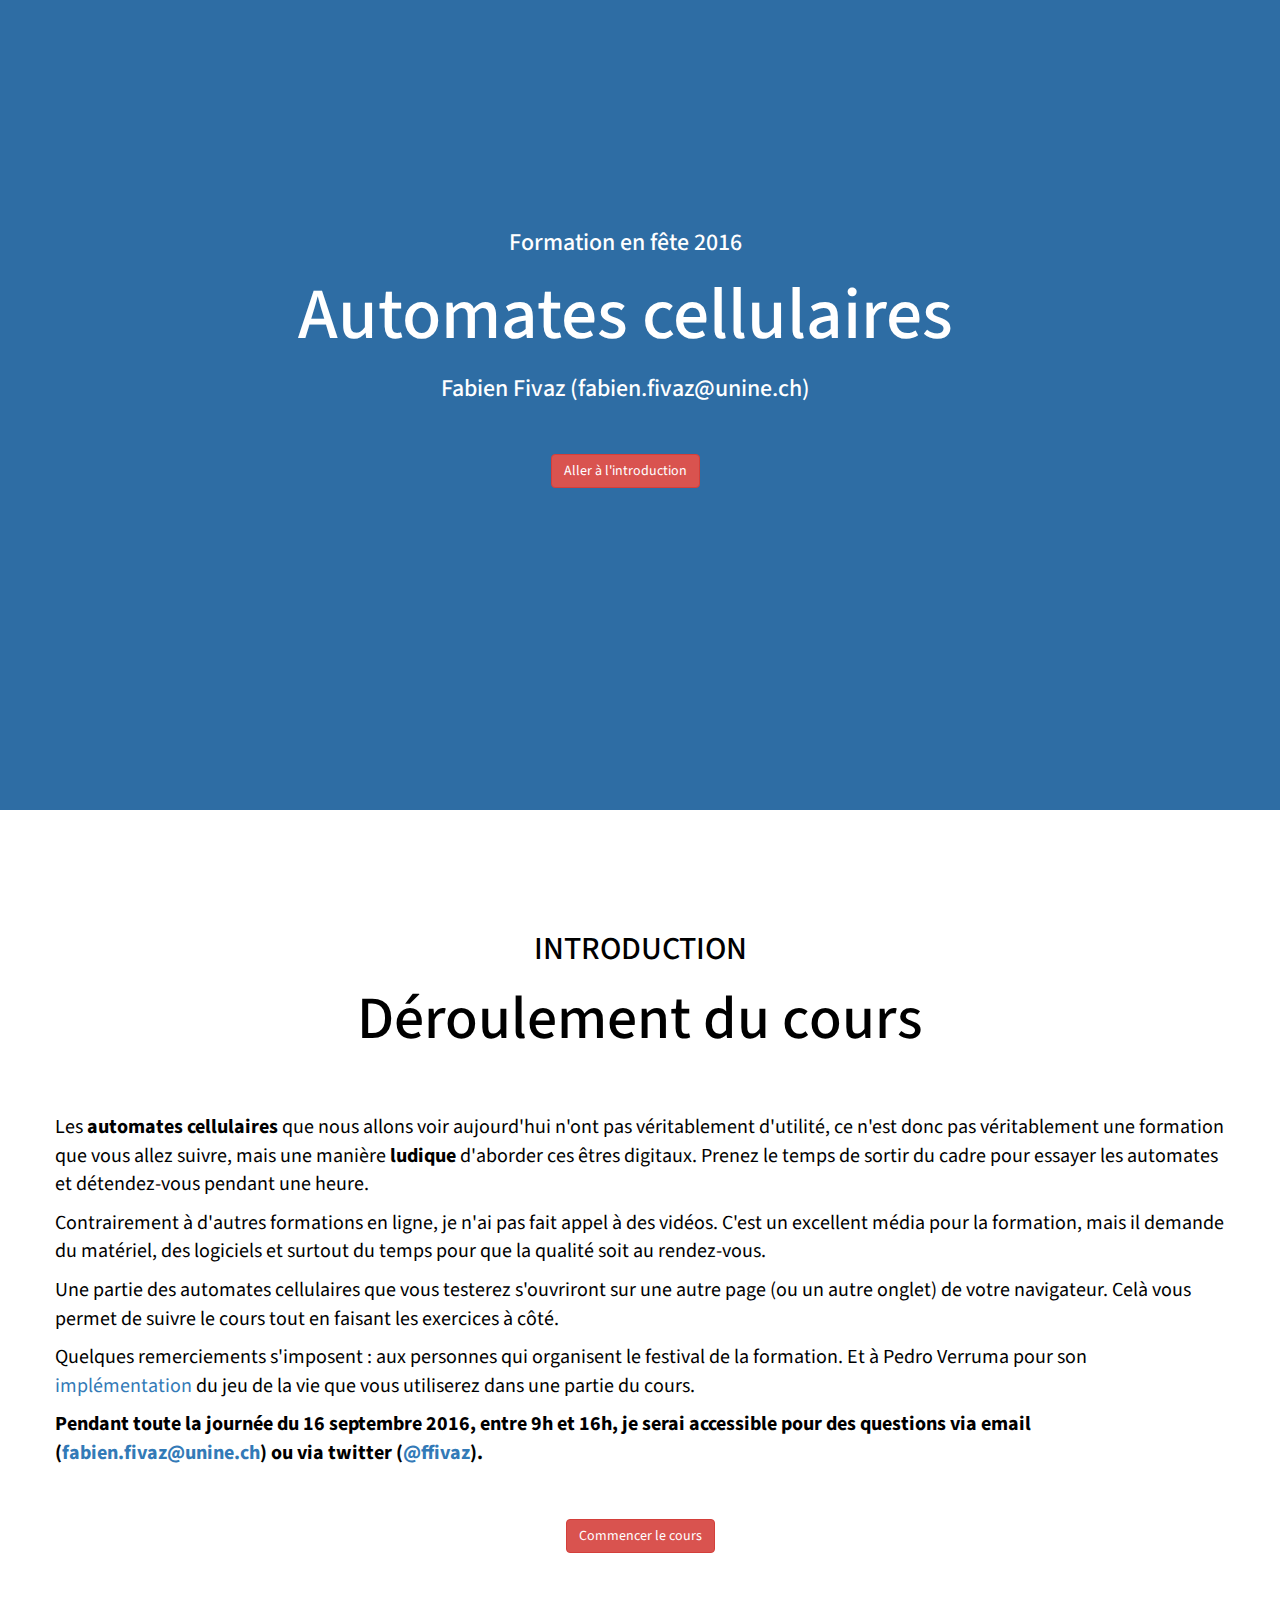
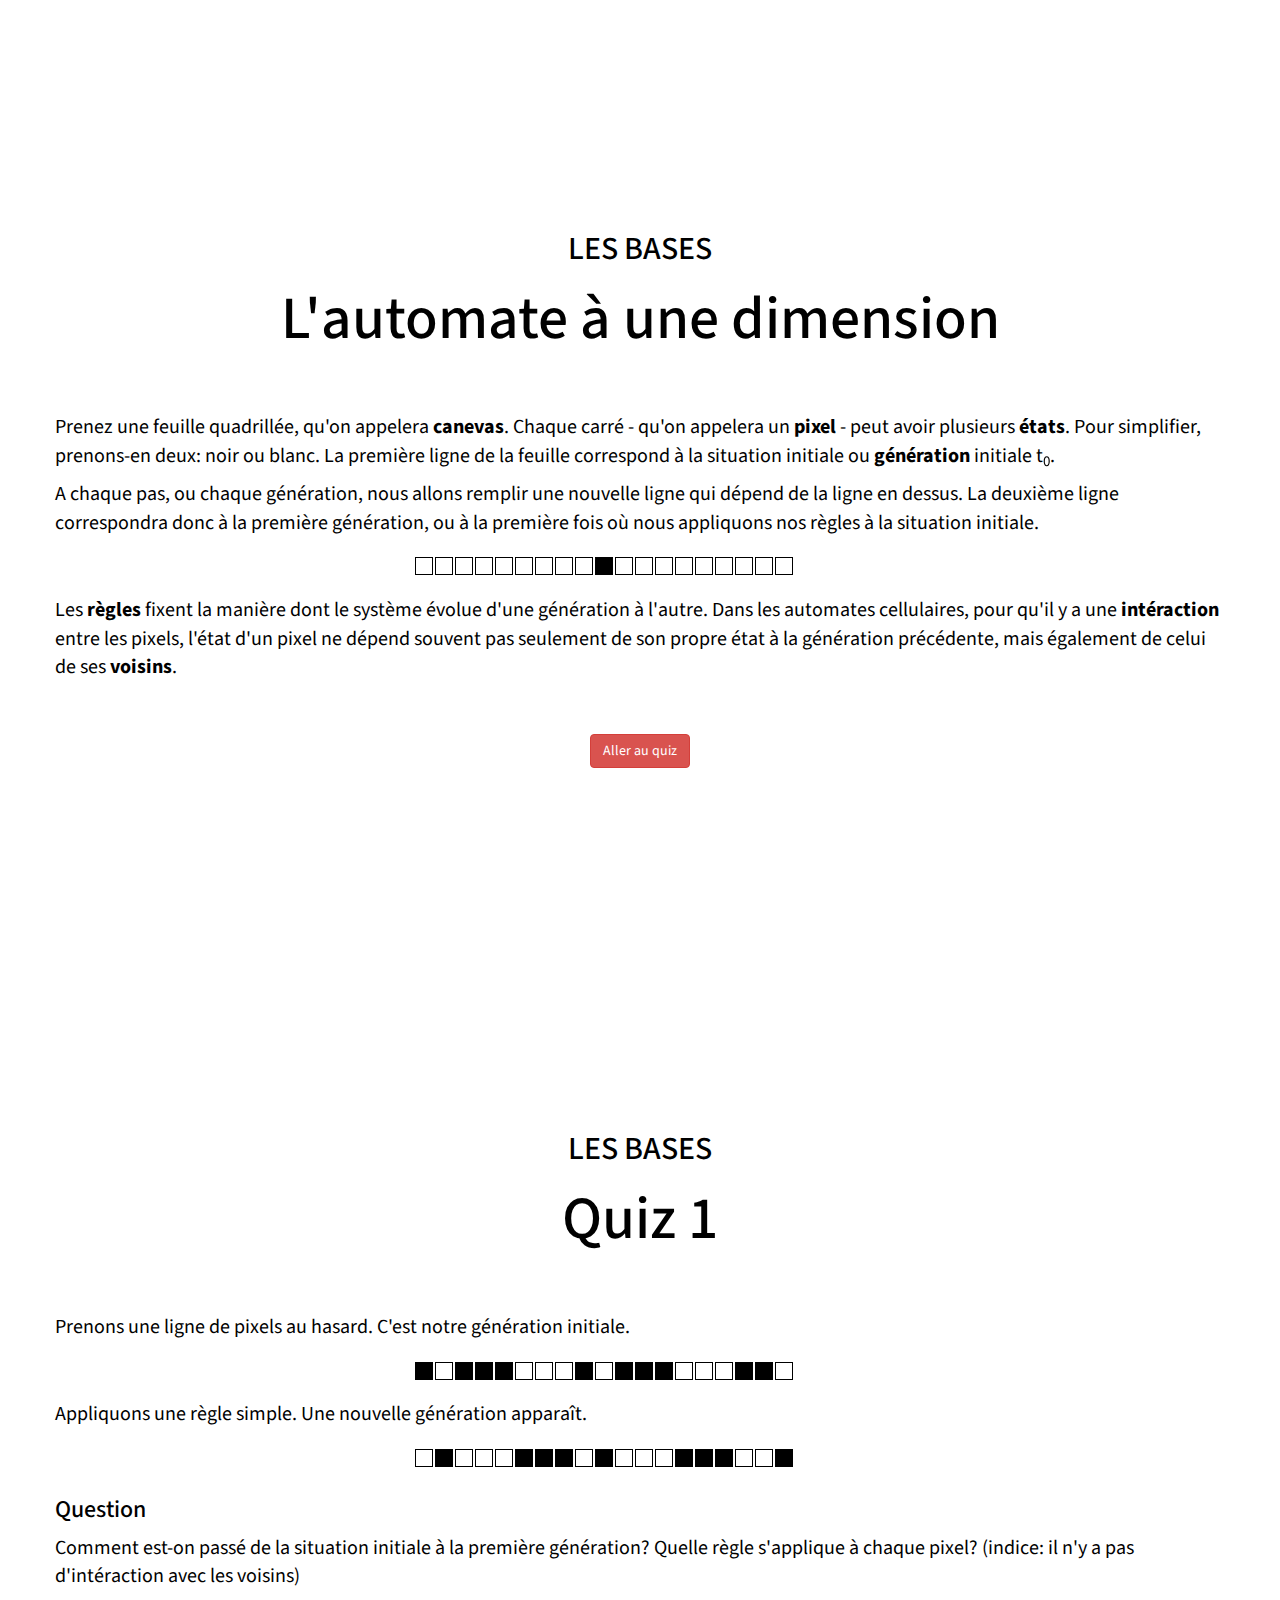
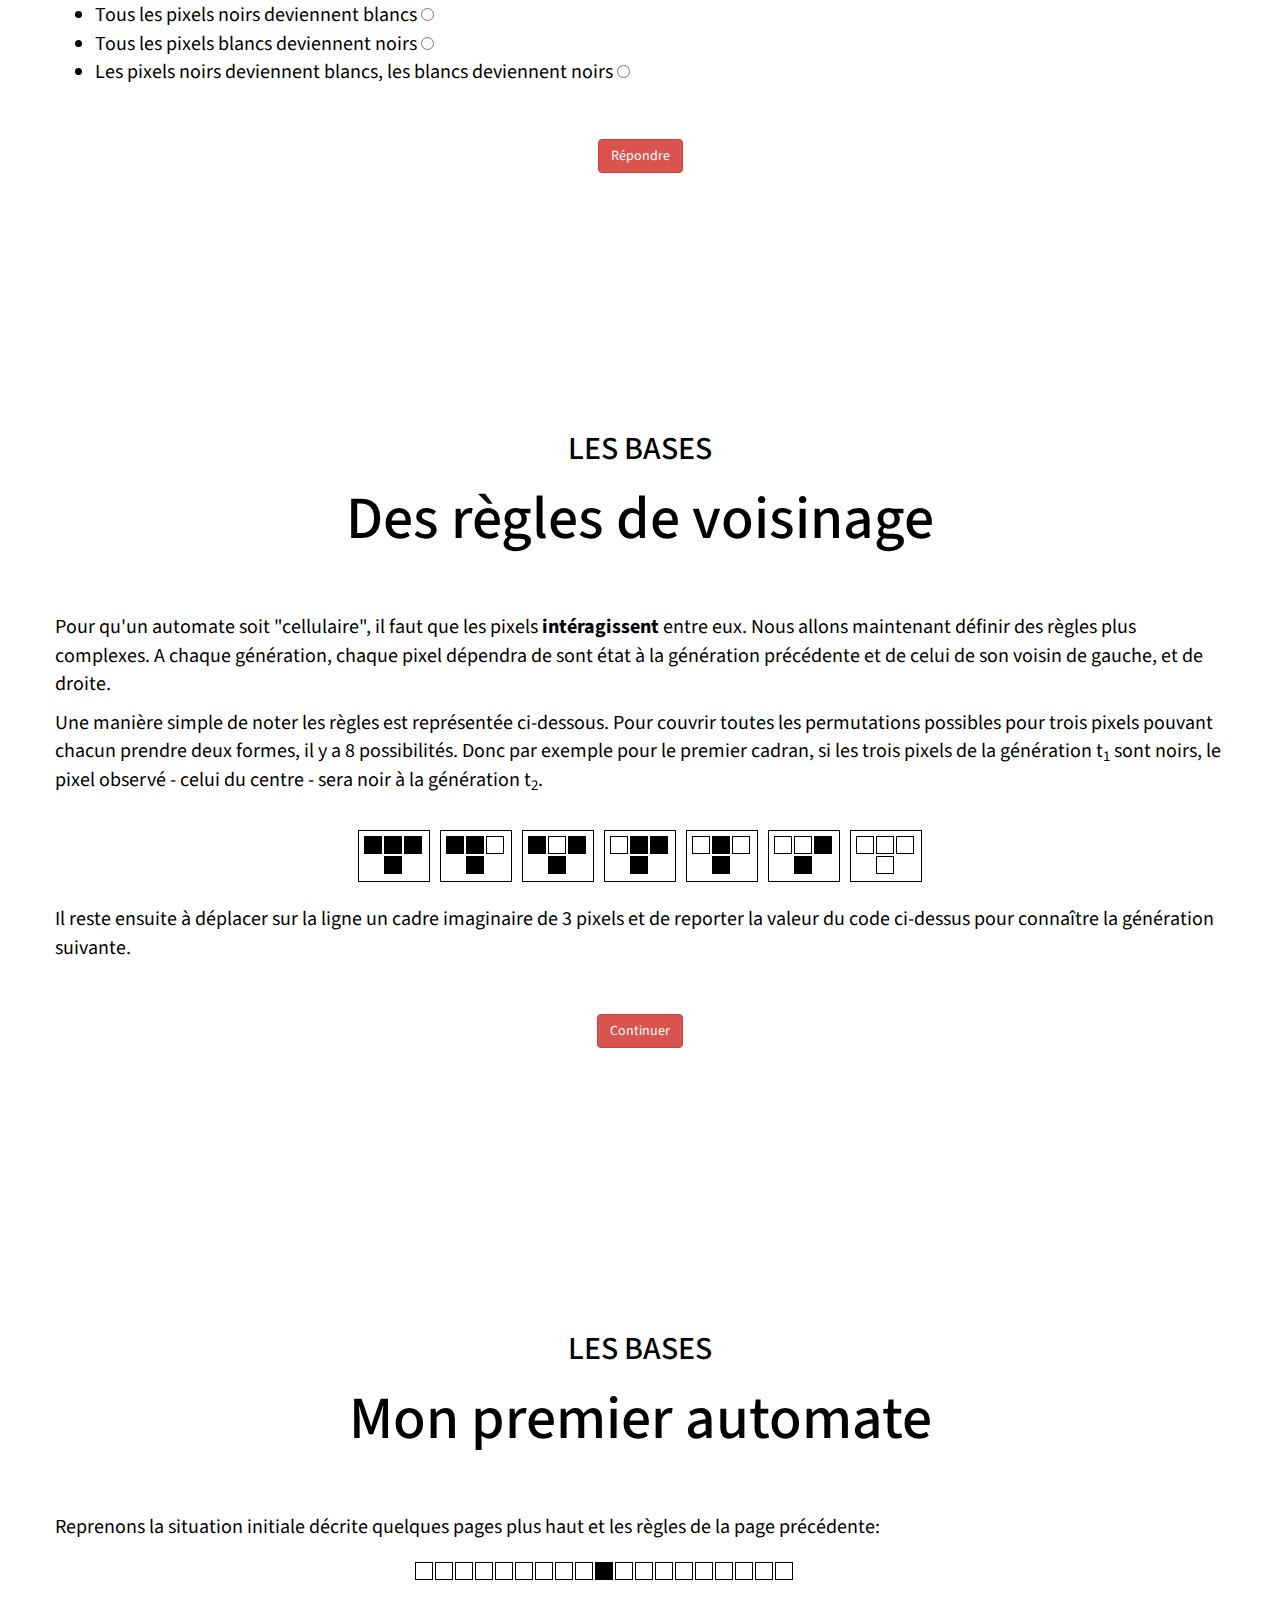
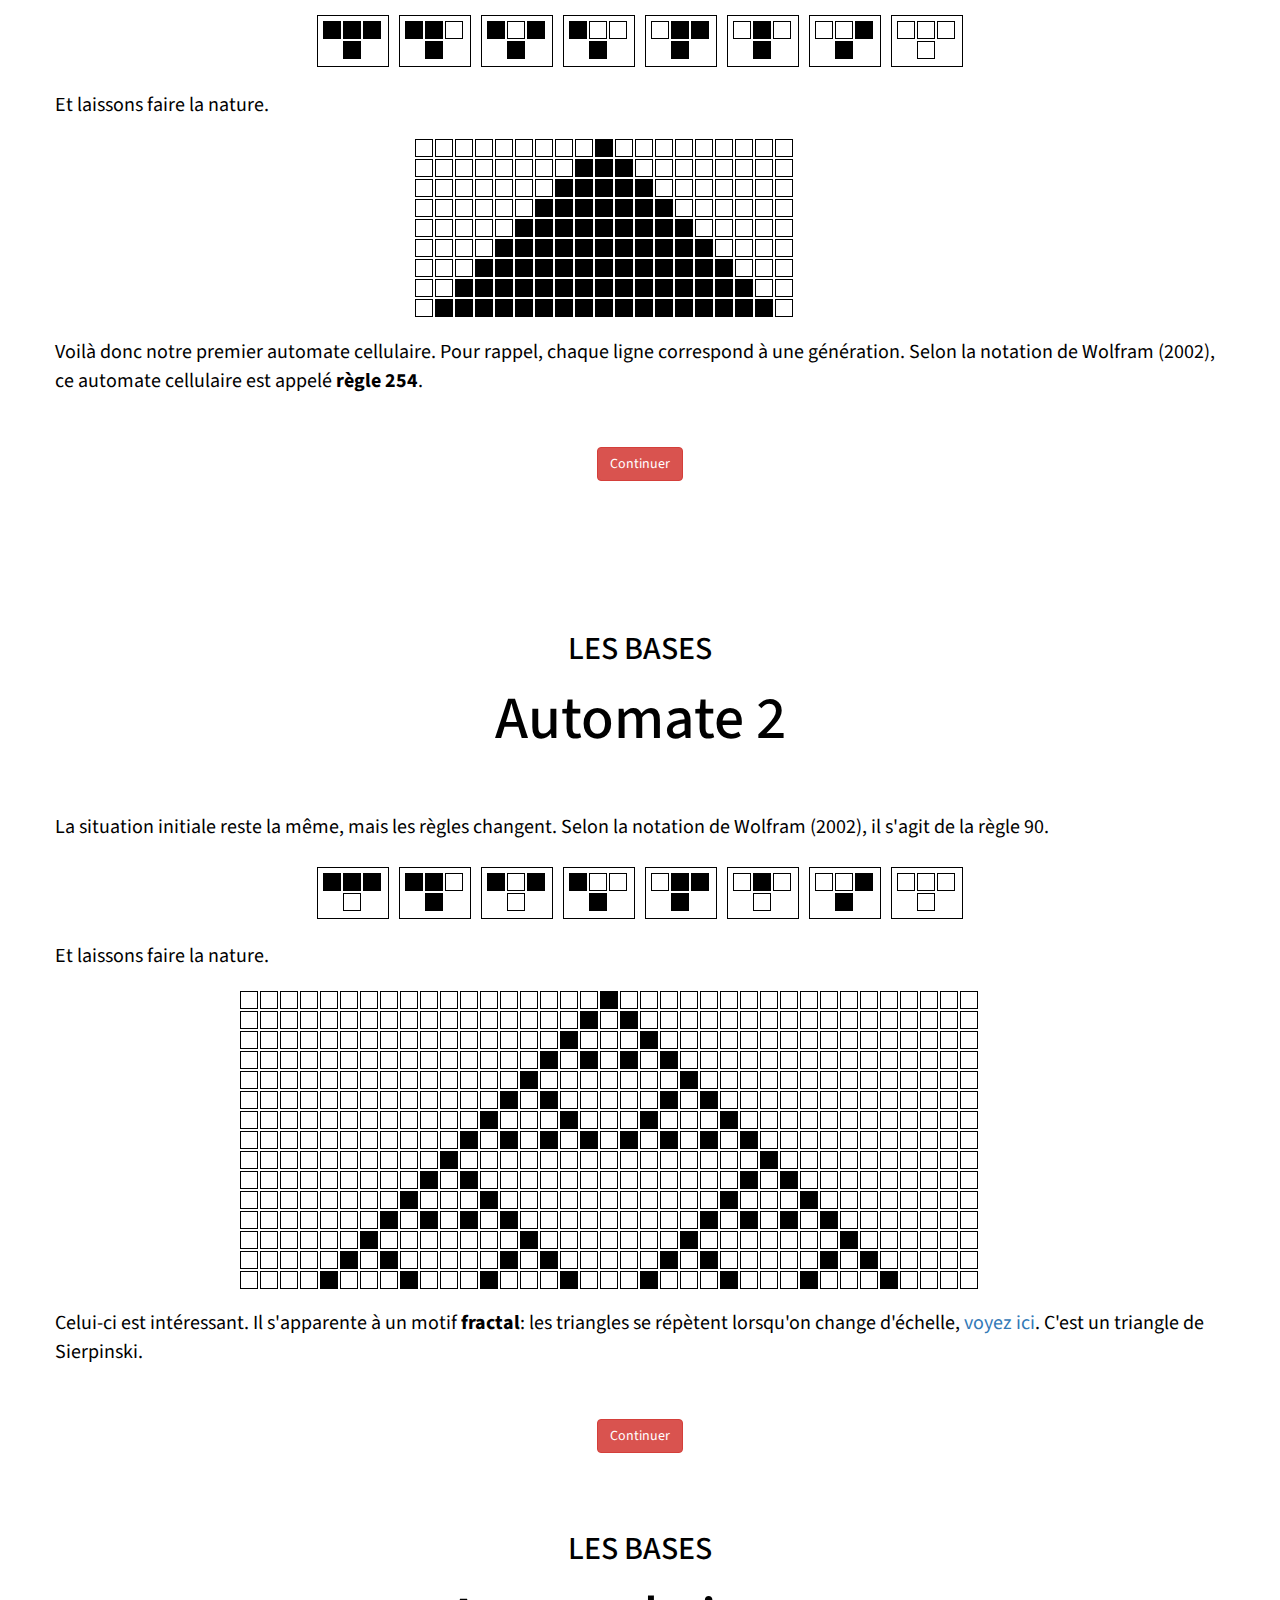
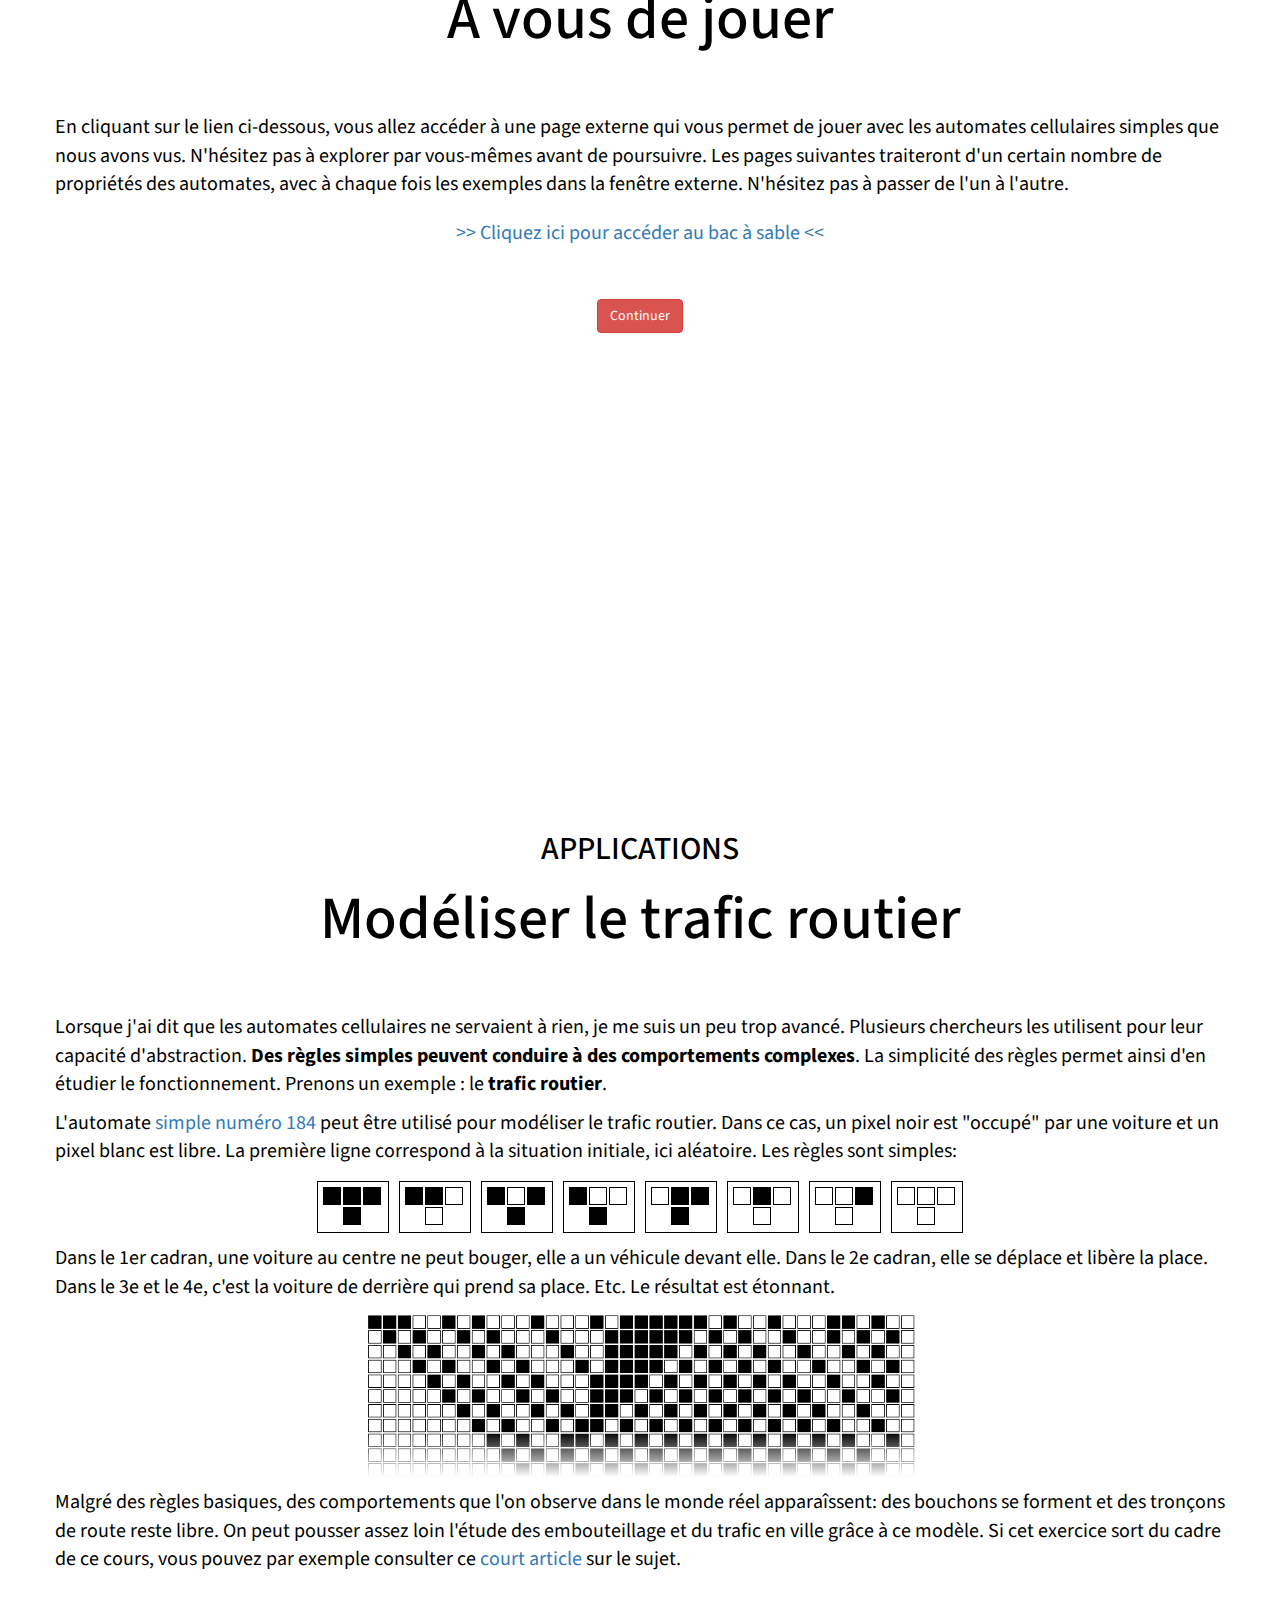
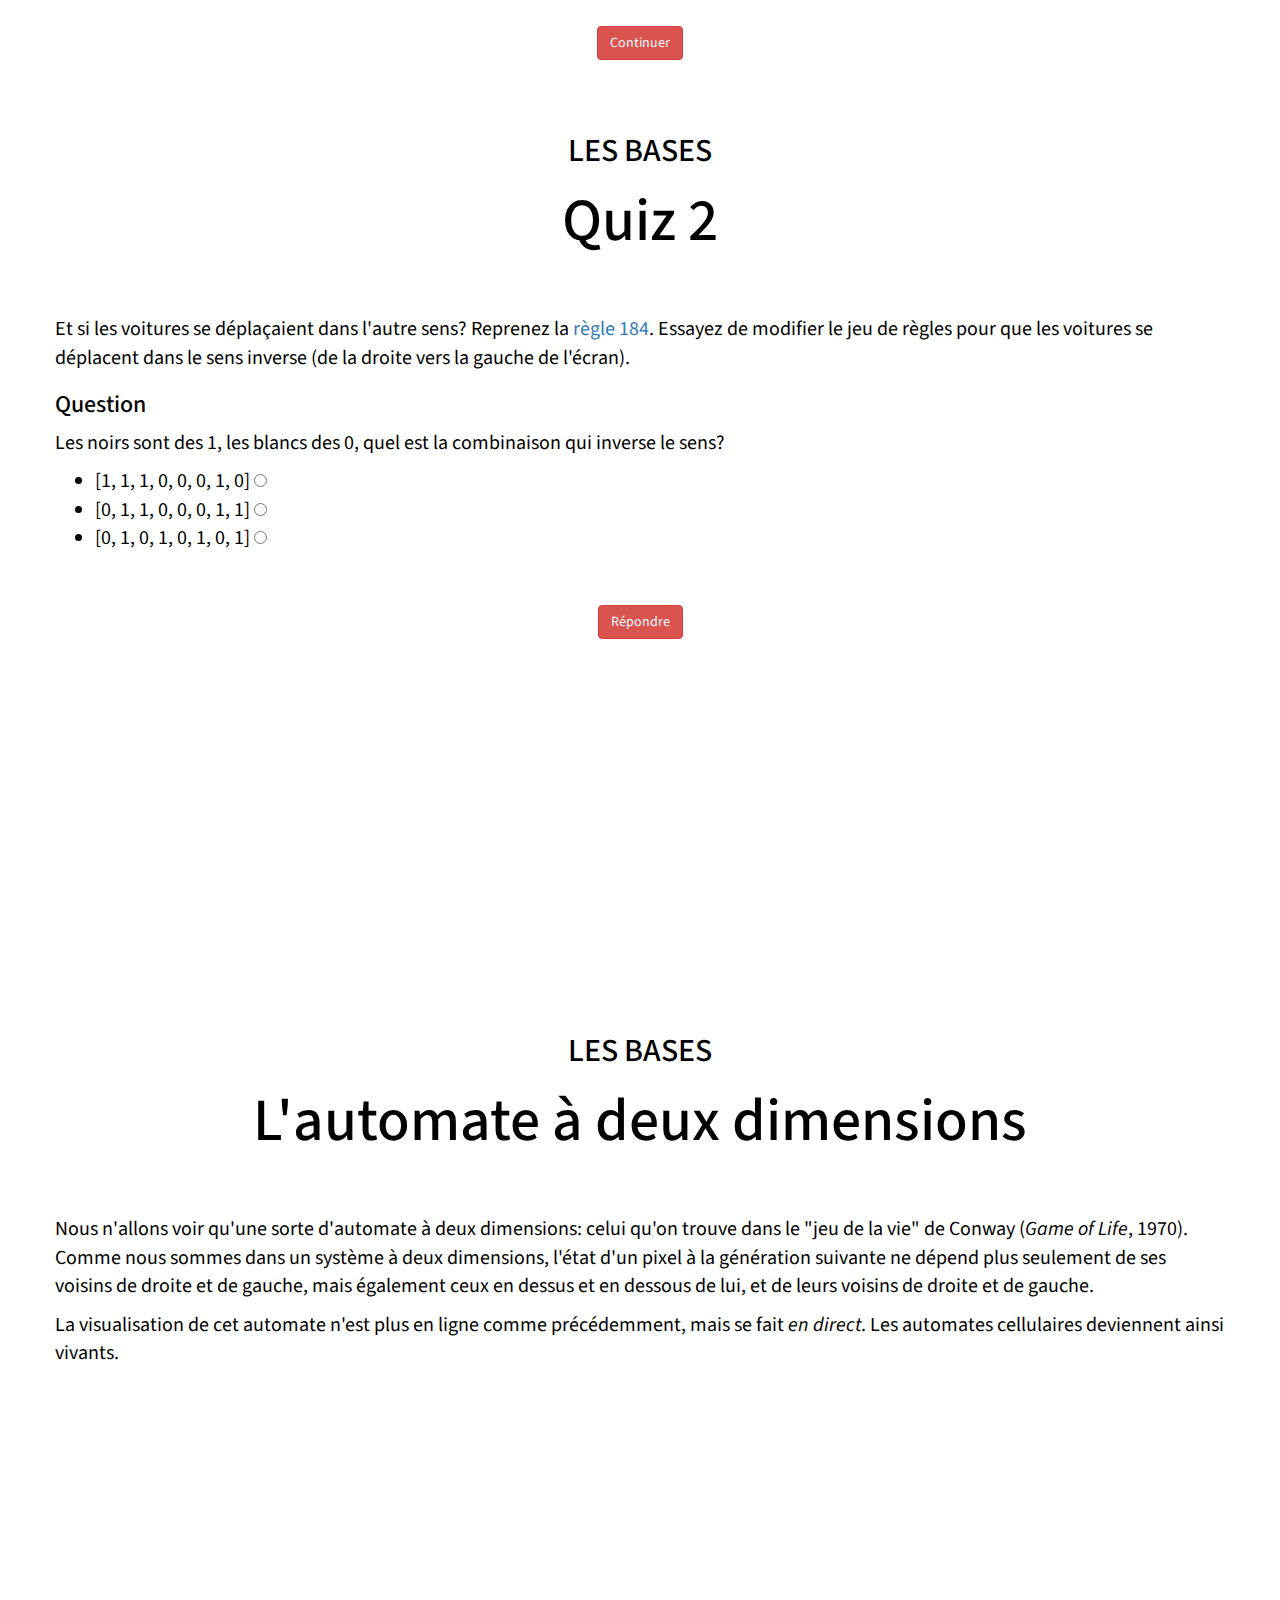
==== commit 17be7ce4: "Game of Life created" ====
--- a/index.html
+++ b/index.html
@@ -89,7 +89,7 @@
 <div id="page1" class="container">
     <div class="row main">
         <h2>Les bases</h2>
-        <h1>Un automate cellulaire simple</h1>
+        <h1>L'automate à une dimension</h1>
         <p>Prenez une feuille quadrillée, qu'on appelera <b>canevas</b>. Chaque carré - qu'on appelera un <b>pixel</b>
             - peut avoir plusieurs <b>états</b>. Pour simplifier, prenons-en deux: noir ou blanc. La première ligne de
             la feuille correspond à la situation initiale ou <b>génération</b> initiale t<sub>0</sub>.</p>
@@ -556,7 +556,7 @@
                     href="line_cell.html?rule90" target="_blank">règle 90</a> que nous avons vu précédemment, est déjà
             plus complexe, on voit se dessiner un motif fractal. D'autres règles, comme la <a
                     href="line_cell.html?rule30" target="_blank">30</a> donne l'impression de dessiner des motifs
-            aléatoires.</p>
+            aléatoires. <b>C'est l'enseignement le plus important: des règles simples peuvent conduire à des comportements très complexes.</b></p>
         <div class="text-center">
             <a href="#page7" class="btn btn-danger btn-big-top-margin hidden" id="yesIAm">La suite</a>
         </div>
@@ -584,9 +584,7 @@
             Prenons un exemple : le <b>trafic routier</b>.</p>
         <p>L'automate <a href="line_cell.html?rule184&alea" target="_blank">simple numéro 184</a> peut être utilisé pour
             modéliser le trafic routier. Dans ce cas, un pixel noir est "occupé" par une voiture et un pixel blanc est
-            libre.</p>
-        <p class="text-center"><img src="images/rule184_example.png" width="555"></p>
-        <p>La première ligne correspond à la situation initiale, ici aléatoire. Les règles sont simples:</p>
+            libre. La première ligne correspond à la situation initiale, ici aléatoire. Les règles sont simples:</p>
         <div class="text-center" id="ruleGroup4"></div>
         <script>
             var myRules = rule184;
@@ -621,7 +619,8 @@
                 i++;
             });
         </script>
-        <p>Dans le 1er cadran, une voiture au centre ne peut bouger, elle a un véhicule devant elle. Dans le 2e cadran, elle se déplace et libère la place. Dans le 3e et le 4e, c'est la voiture de derrière qui prend sa place. Etc.</p>
+        <p>Dans le 1er cadran, une voiture au centre ne peut bouger, elle a un véhicule devant elle. Dans le 2e cadran, elle se déplace et libère la place. Dans le 3e et le 4e, c'est la voiture de derrière qui prend sa place. Etc. Le résultat est étonnant.</p>
+        <p class="text-center"><img src="images/rule184_example.png" width="555"></p>
         <p>Malgré des règles basiques, des comportements que l'on observe dans le monde réel apparaîssent: des bouchons se forment et des tronçons de route reste libre. On peut pousser assez loin l'étude des embouteillage et du trafic en ville grâce à ce modèle. Si cet exercice sort du cadre de ce cours, vous pouvez par exemple consulter ce <a href="https://wireworld2014.wordpress.com/2014/03/17/un-exemple-dautomate-cellulaire-le-modele-de-nagel-schreckenberg/" target="_blank">court article</a> sur le sujet.</p>
         <div class="text-center">
             <a href="#page8" class="btn btn-danger btn-big-top-margin">Continuer</a>
@@ -668,6 +667,8 @@
     <div class="row main">
         <h2>Les bases</h2>
         <h1>L'automate à deux dimensions</h1>
+        <p>Nous n'allons voir qu'une sorte d'automate à deux dimensions: celui qu'on trouve dans le "jeu de la vie" de Conway (<i>Game of Life</i>, 1970). Comme nous sommes dans un système à deux dimensions, l'état d'un pixel à la génération suivante ne dépend plus seulement de ses voisins de droite et de gauche, mais également ceux en dessus et en dessous de lui, et de leurs voisins de droite et de gauche.</p>
+        <p>La visualisation de cet automate n'est plus en ligne comme précédemment, mais se fait <i>en direct</i>. Les automates cellulaires deviennent ainsi vivants.</p>
         <p></p>
     </div>
 </div>
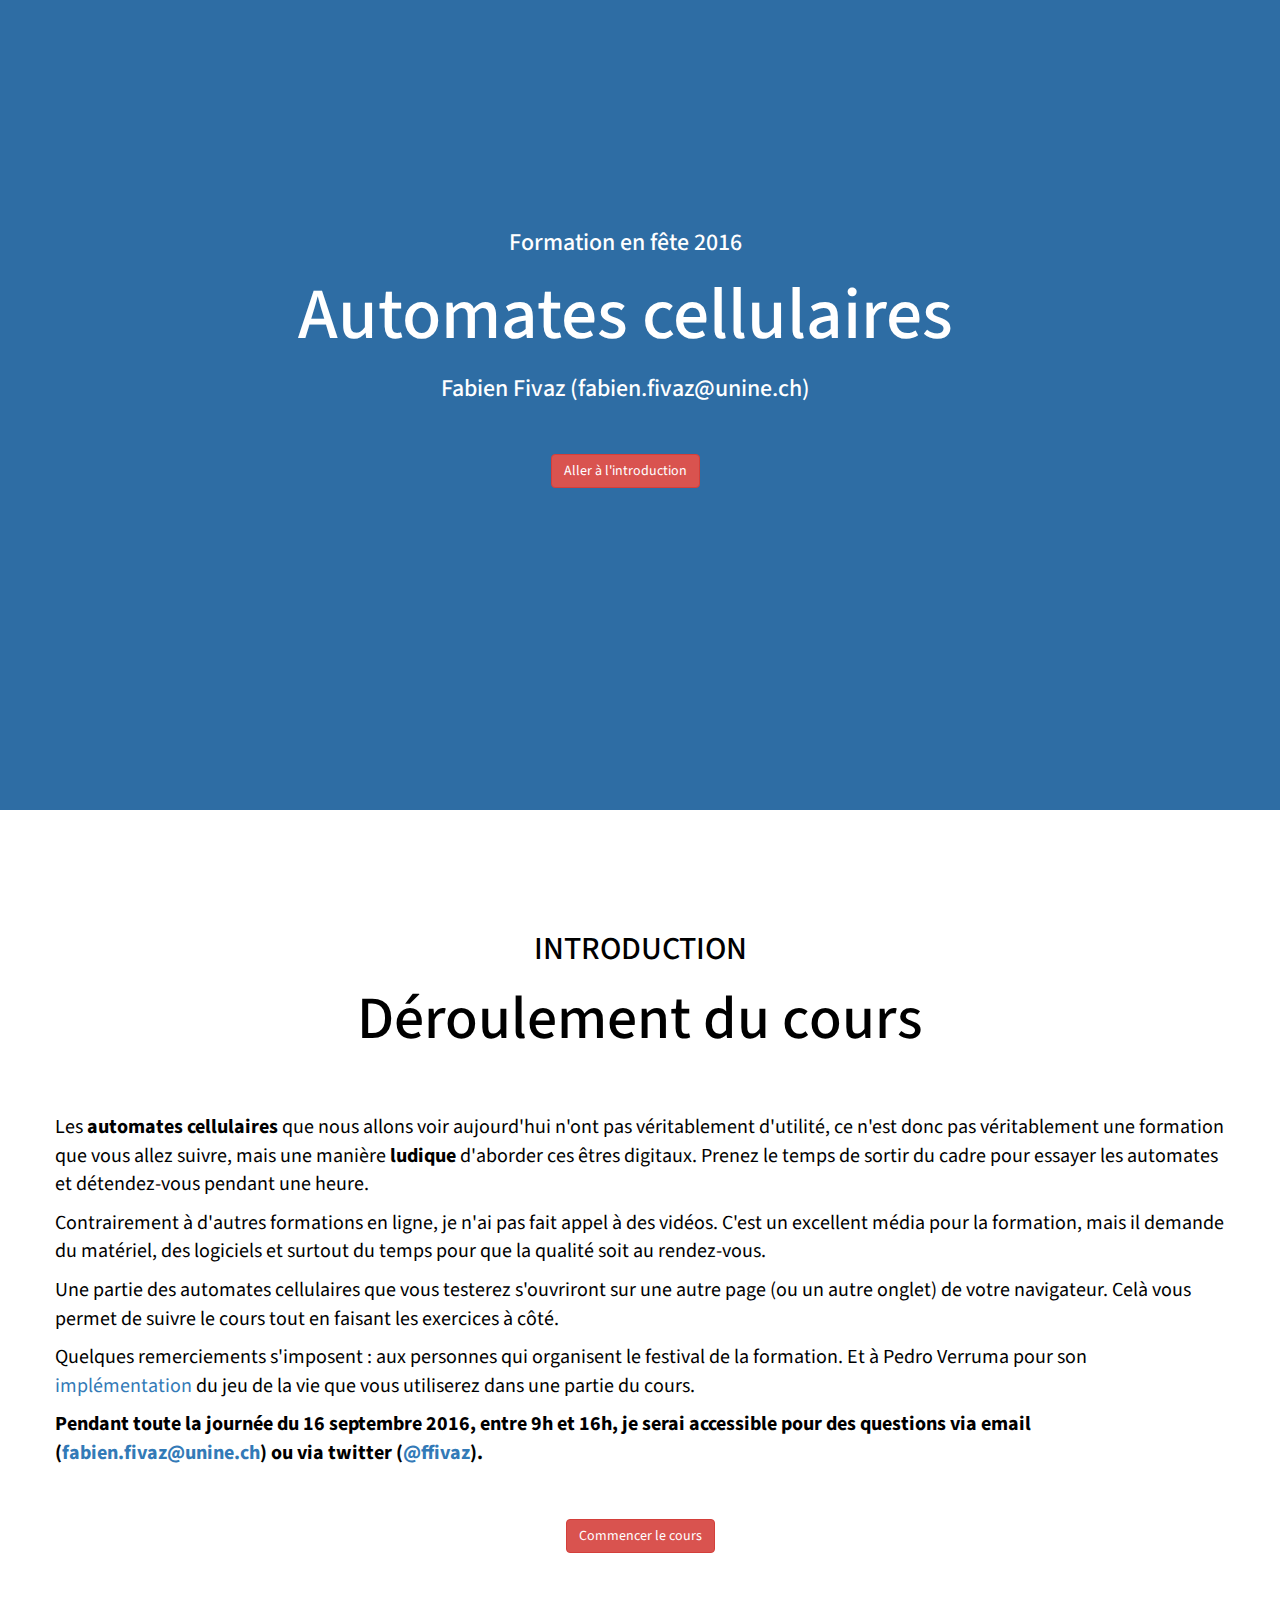
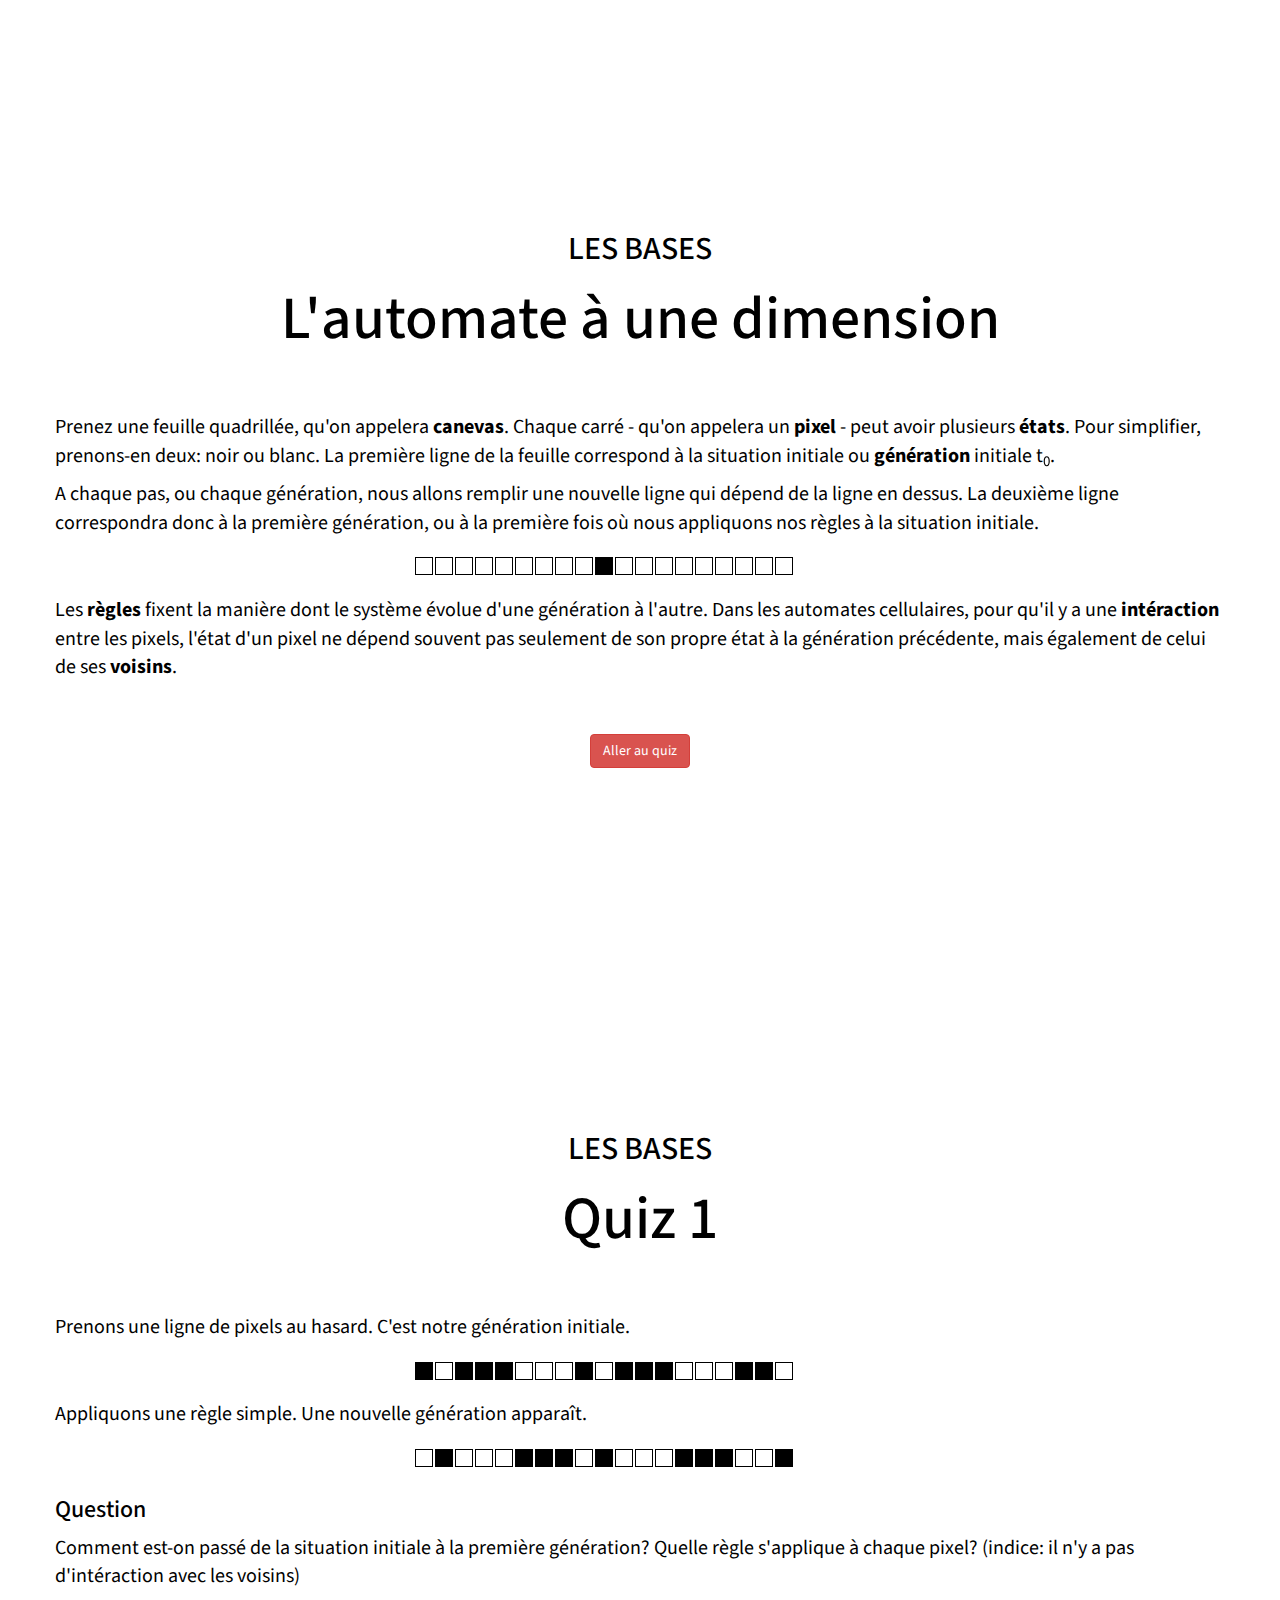
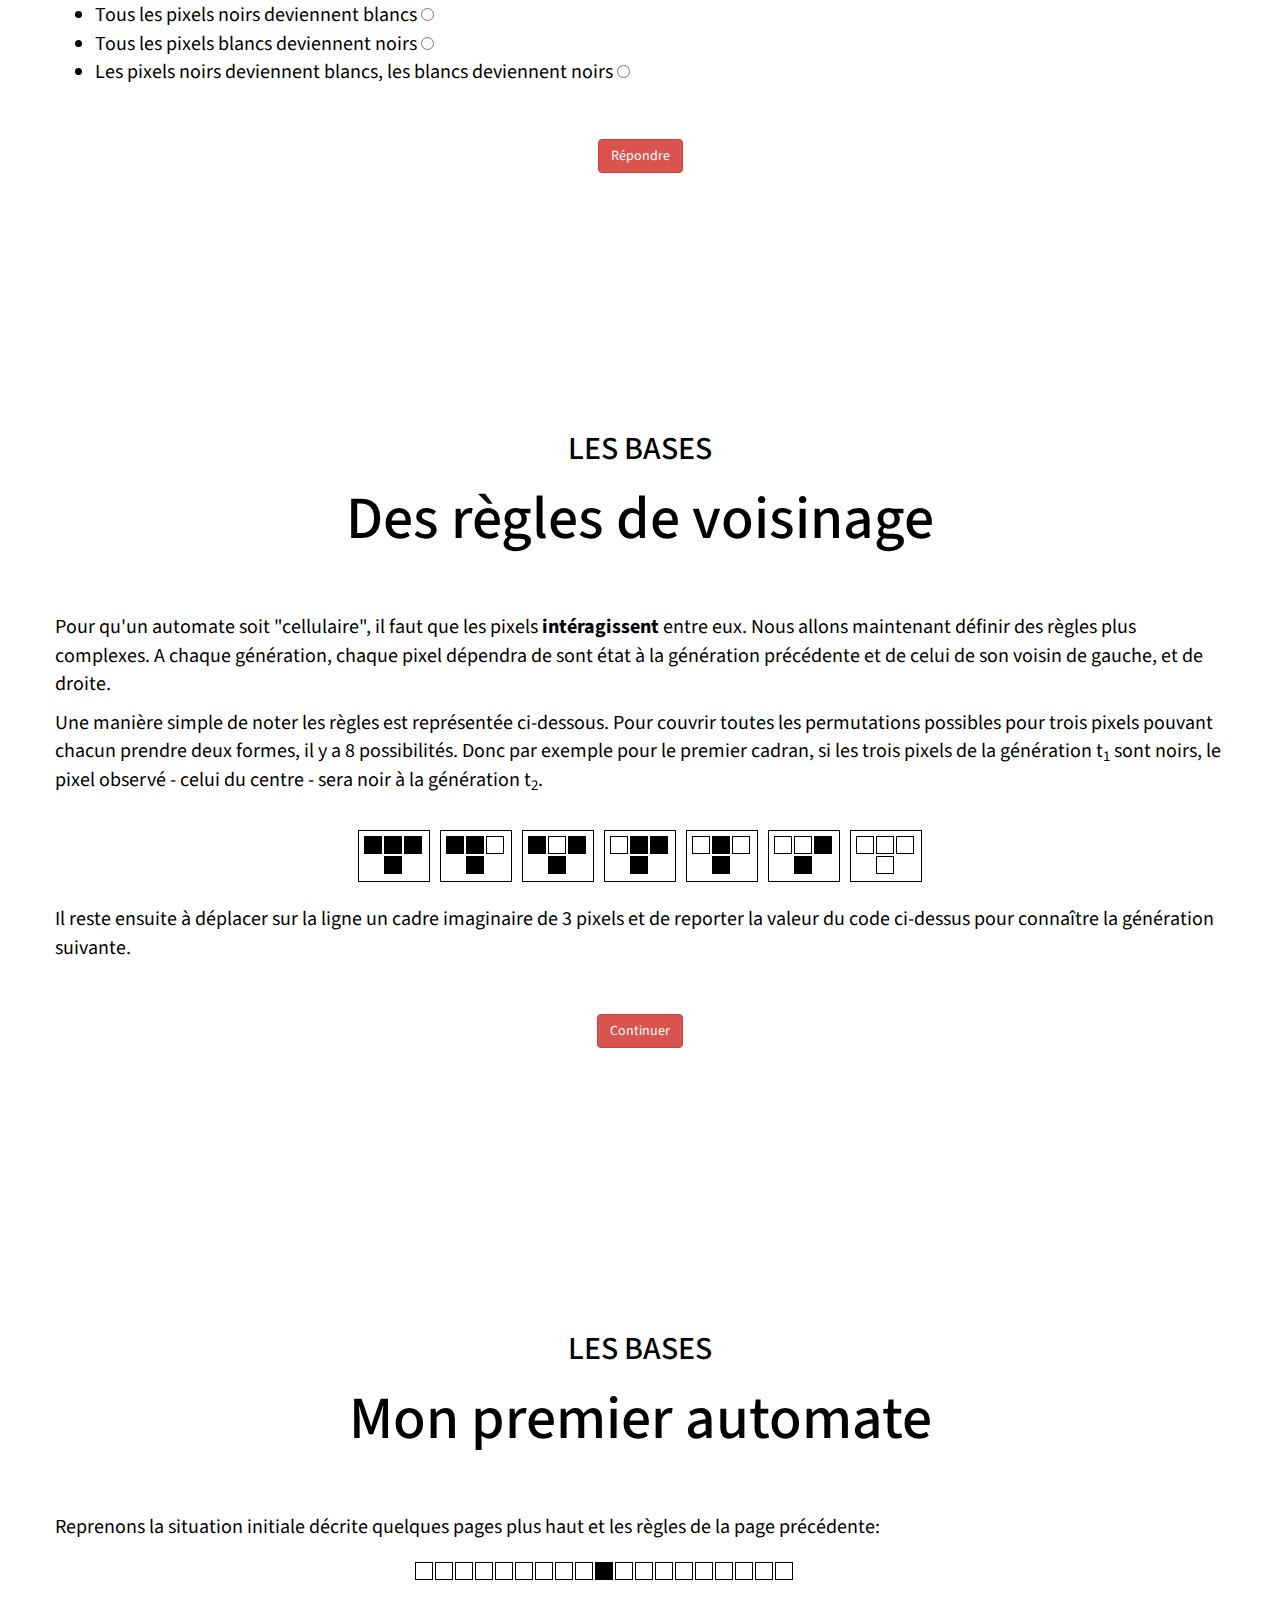
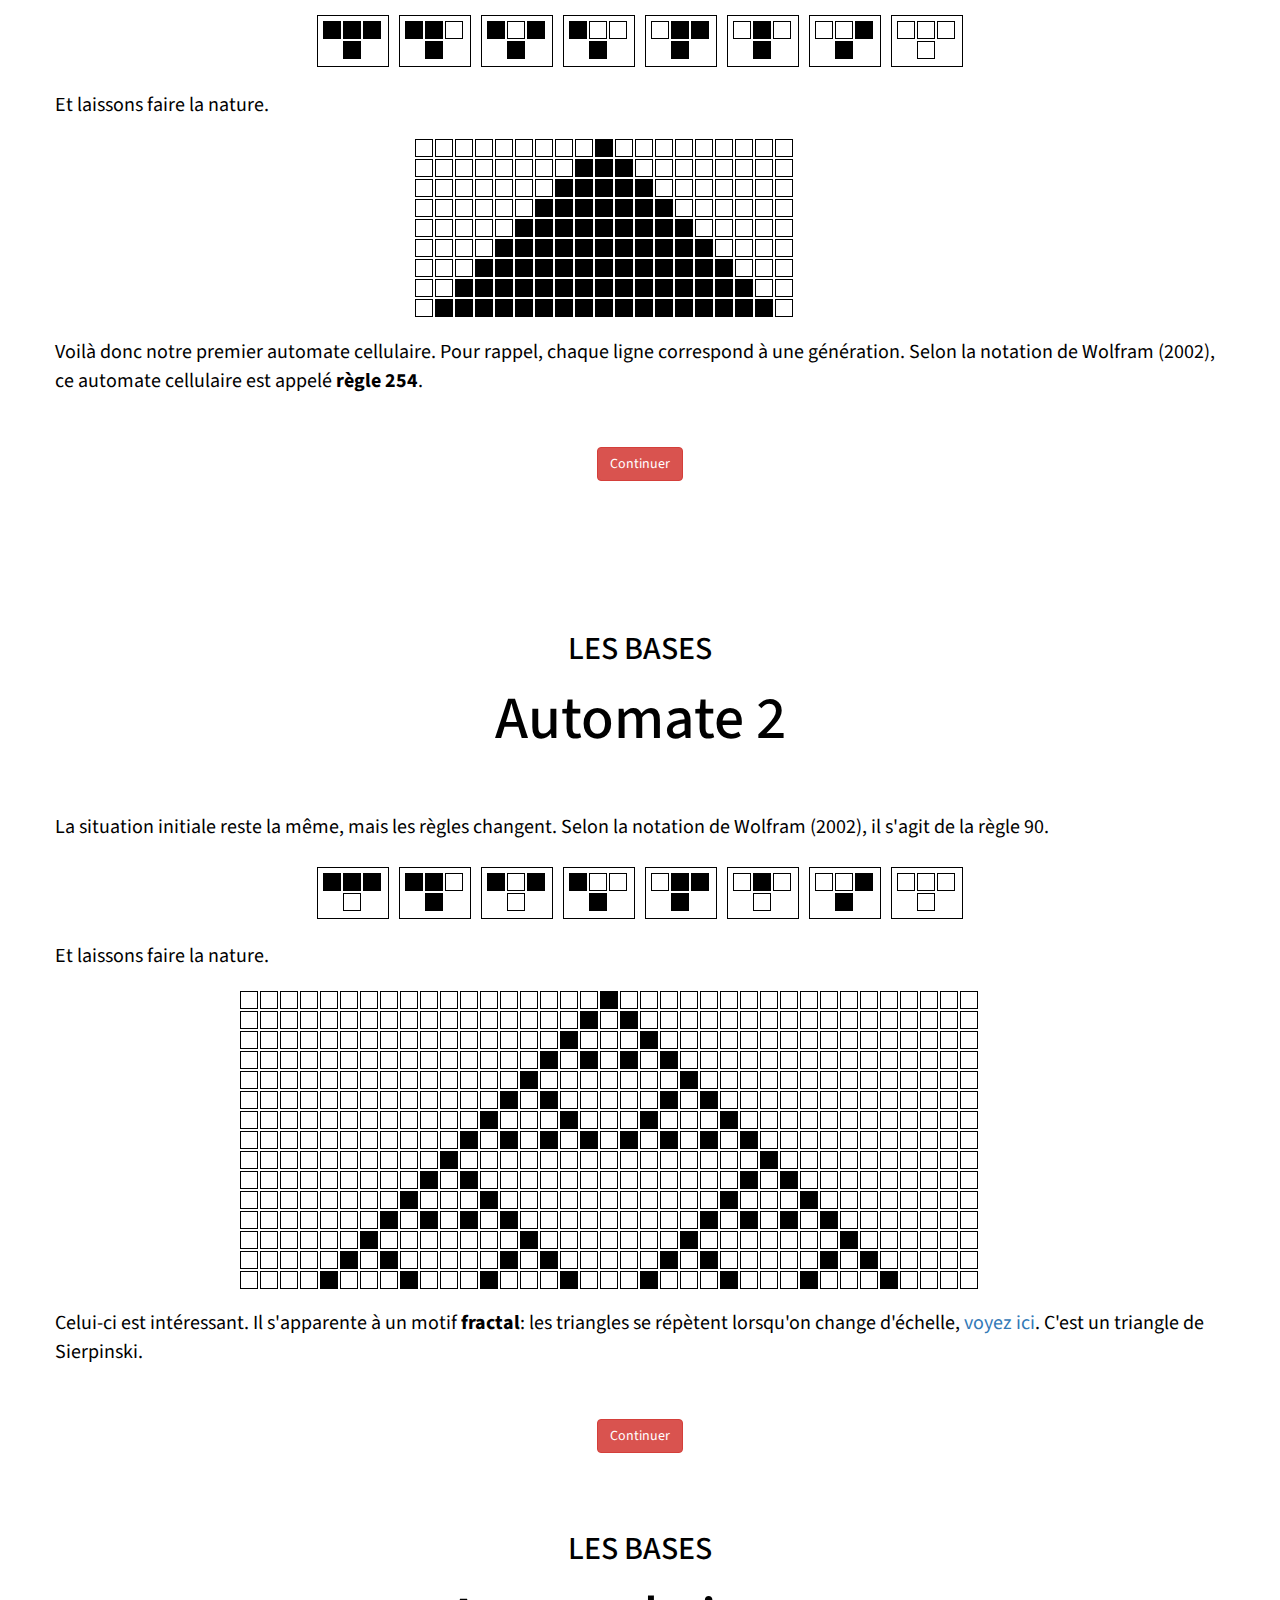
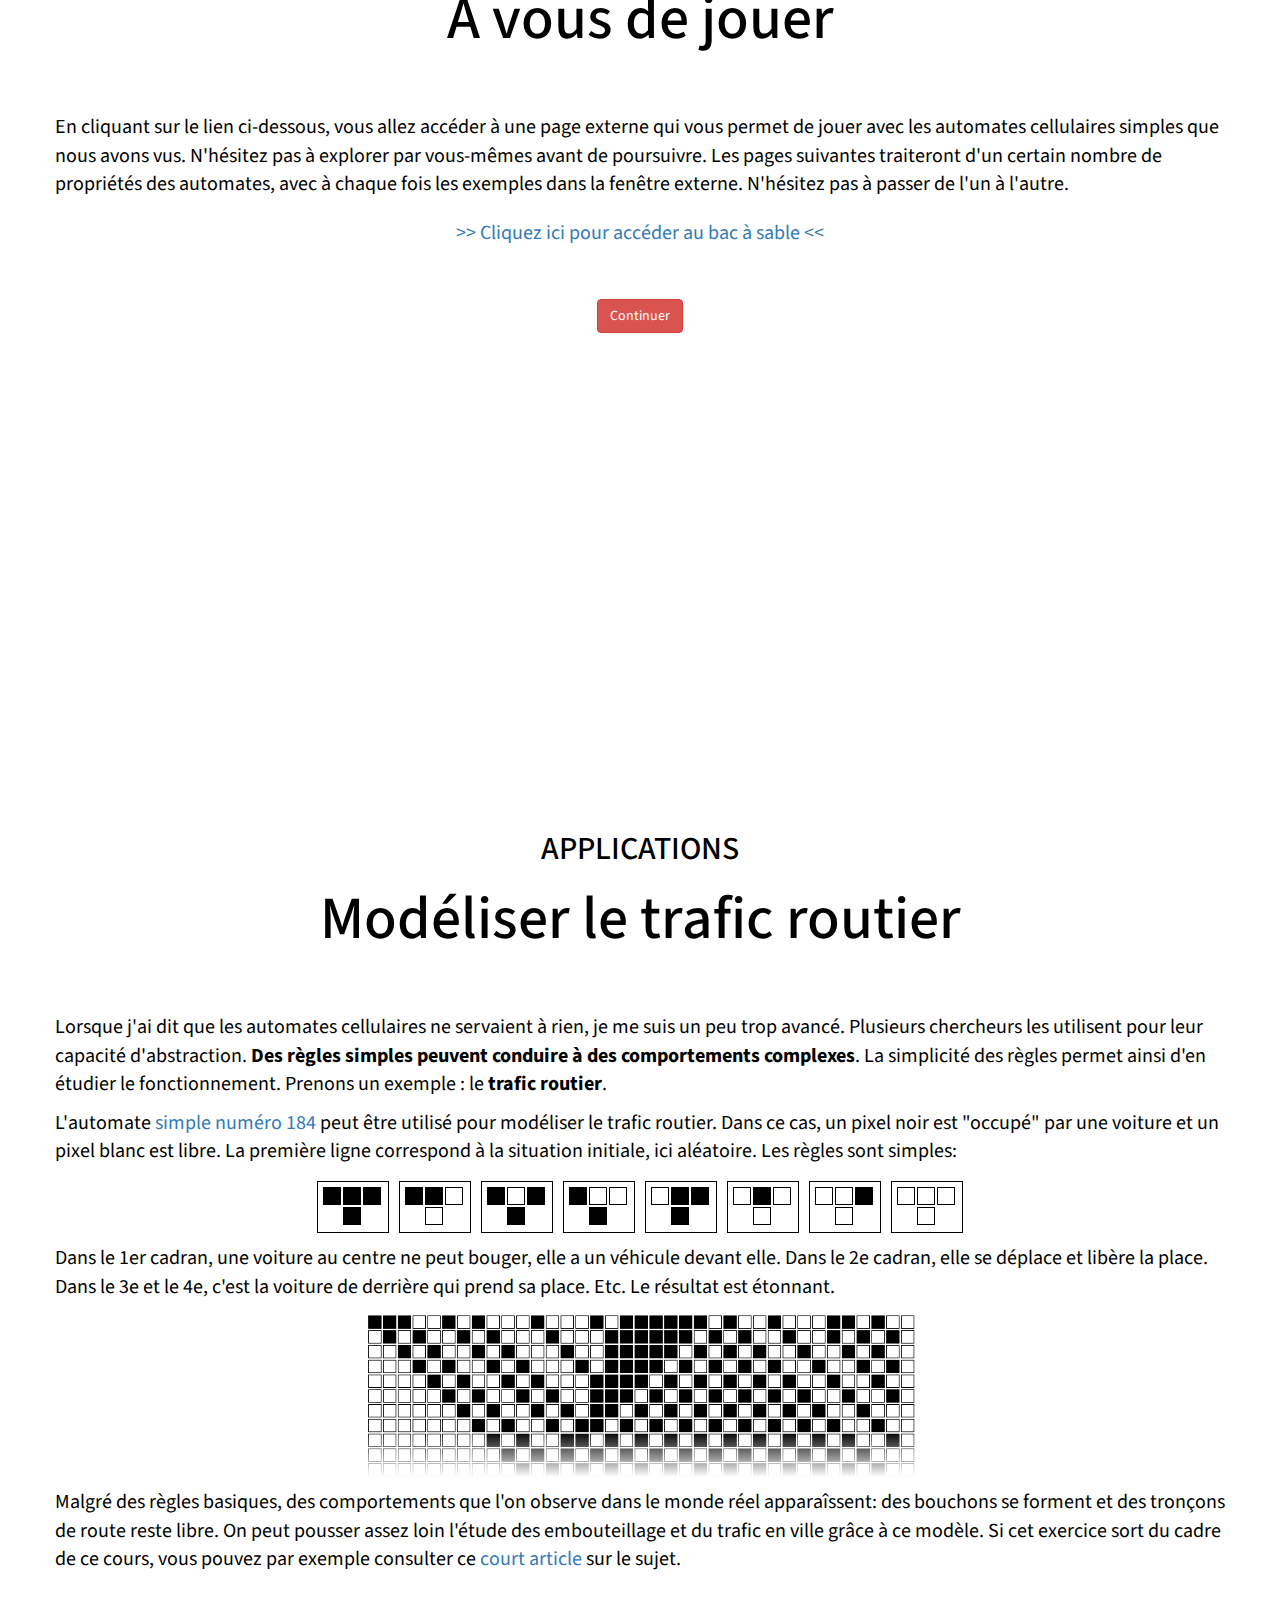
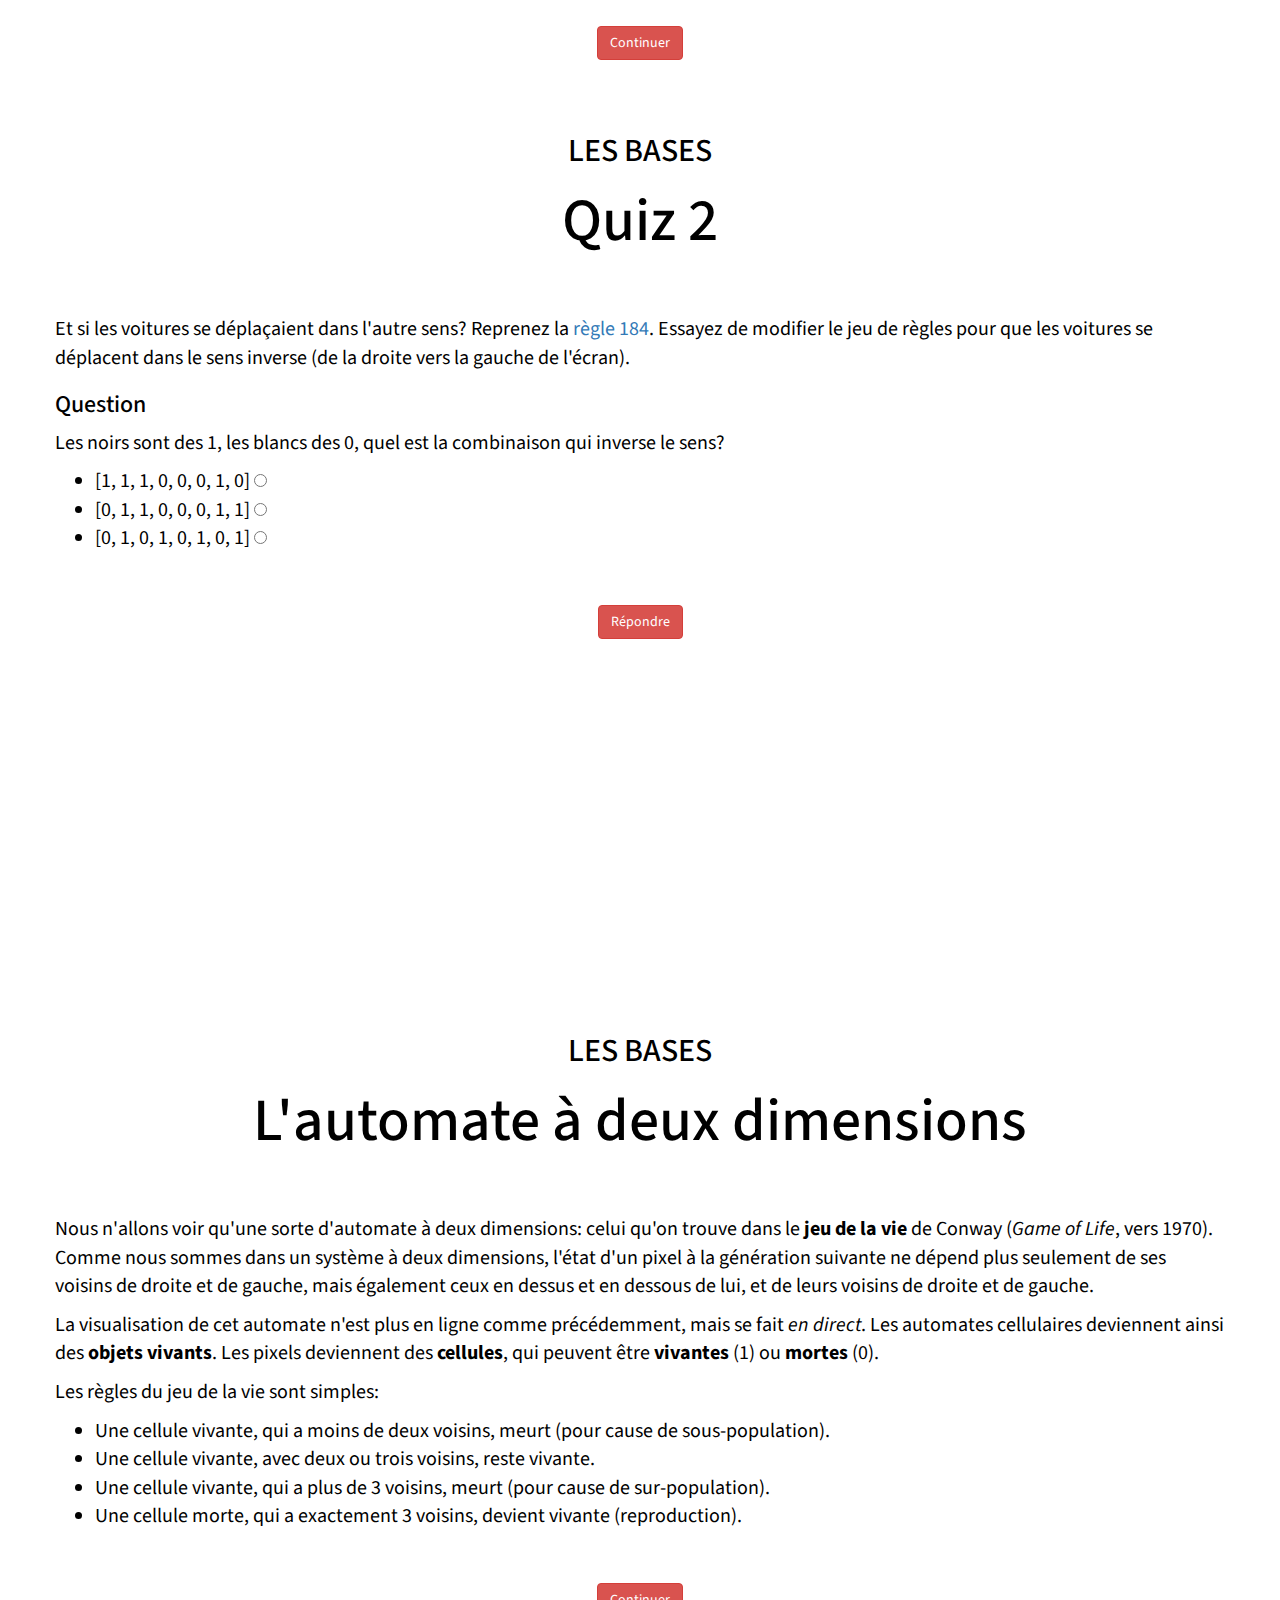
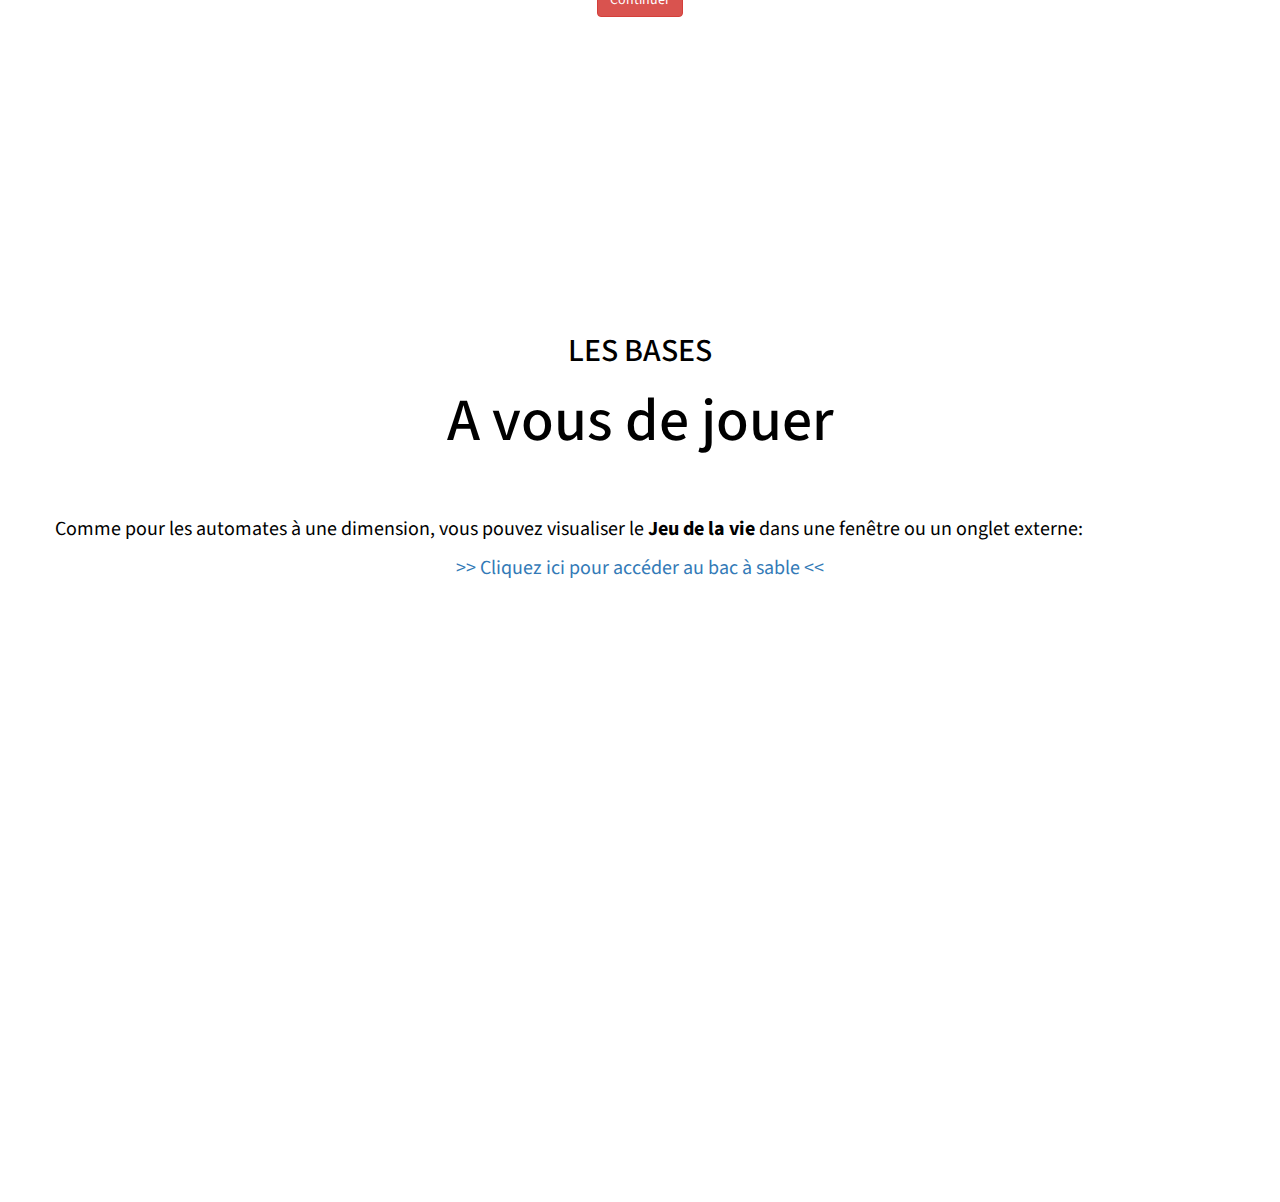
==== commit 9e7dde3b: "Pages Jeu de la vie créée" ====
--- a/index.html
+++ b/index.html
@@ -556,7 +556,8 @@
                     href="line_cell.html?rule90" target="_blank">règle 90</a> que nous avons vu précédemment, est déjà
             plus complexe, on voit se dessiner un motif fractal. D'autres règles, comme la <a
                     href="line_cell.html?rule30" target="_blank">30</a> donne l'impression de dessiner des motifs
-            aléatoires. <b>C'est l'enseignement le plus important: des règles simples peuvent conduire à des comportements très complexes.</b></p>
+            aléatoires. <b>C'est l'enseignement le plus important: des règles simples peuvent conduire à des
+                comportements très complexes.</b></p>
         <div class="text-center">
             <a href="#page7" class="btn btn-danger btn-big-top-margin hidden" id="yesIAm">La suite</a>
         </div>
@@ -619,9 +620,16 @@
                 i++;
             });
         </script>
-        <p>Dans le 1er cadran, une voiture au centre ne peut bouger, elle a un véhicule devant elle. Dans le 2e cadran, elle se déplace et libère la place. Dans le 3e et le 4e, c'est la voiture de derrière qui prend sa place. Etc. Le résultat est étonnant.</p>
+        <p>Dans le 1er cadran, une voiture au centre ne peut bouger, elle a un véhicule devant elle. Dans le 2e cadran,
+            elle se déplace et libère la place. Dans le 3e et le 4e, c'est la voiture de derrière qui prend sa place.
+            Etc. Le résultat est étonnant.</p>
         <p class="text-center"><img src="images/rule184_example.png" width="555"></p>
-        <p>Malgré des règles basiques, des comportements que l'on observe dans le monde réel apparaîssent: des bouchons se forment et des tronçons de route reste libre. On peut pousser assez loin l'étude des embouteillage et du trafic en ville grâce à ce modèle. Si cet exercice sort du cadre de ce cours, vous pouvez par exemple consulter ce <a href="https://wireworld2014.wordpress.com/2014/03/17/un-exemple-dautomate-cellulaire-le-modele-de-nagel-schreckenberg/" target="_blank">court article</a> sur le sujet.</p>
+        <p>Malgré des règles basiques, des comportements que l'on observe dans le monde réel apparaîssent: des bouchons
+            se forment et des tronçons de route reste libre. On peut pousser assez loin l'étude des embouteillage et du
+            trafic en ville grâce à ce modèle. Si cet exercice sort du cadre de ce cours, vous pouvez par exemple
+            consulter ce <a
+                    href="https://wireworld2014.wordpress.com/2014/03/17/un-exemple-dautomate-cellulaire-le-modele-de-nagel-schreckenberg/"
+                    target="_blank">court article</a> sur le sujet.</p>
         <div class="text-center">
             <a href="#page8" class="btn btn-danger btn-big-top-margin">Continuer</a>
         </div>
@@ -632,14 +640,17 @@
     <div class="row main">
         <h2>Les bases</h2>
         <h1>Quiz 2</h1>
-        <p>Et si les voitures se déplaçaient dans l'autre sens? Reprenez la <a href="http://localhost:63342/cours_automates_cellulaires/line_cell.html?rule184&alea" target="_blank">règle 184</a>. Essayez de modifier le jeu de règles pour que les voitures se déplacent dans le sens inverse (de la droite vers la gauche de l'écran).</p>
+        <p>Et si les voitures se déplaçaient dans l'autre sens? Reprenez la <a
+                href="http://localhost:63342/cours_automates_cellulaires/line_cell.html?rule184&alea" target="_blank">règle
+            184</a>. Essayez de modifier le jeu de règles pour que les voitures se déplacent dans le sens inverse (de la
+            droite vers la gauche de l'écran).</p>
         <h3>Question</h3>
         <p>Les noirs sont des 1, les blancs des 0, quel est la combinaison qui inverse le sens?</p>
         <ul>
             <li>[1, 1, 1, 0, 0, 0, 1, 0] <input name="question2" value="r1" type="radio"></li>
             <li>[0, 1, 1, 0, 0, 0, 1, 1] <input name="question2" value="r2" type="radio"></li>
             <li>[0, 1, 0, 1, 0, 1, 0, 1] <input name="question2" value="r3"
-                                                                                       type="radio"></li>
+                                                type="radio"></li>
         </ul>
         <div class="text-center">
             <button class="btn btn-danger btn-big-top-margin" id="response2">Répondre</button>
@@ -667,9 +678,31 @@
     <div class="row main">
         <h2>Les bases</h2>
         <h1>L'automate à deux dimensions</h1>
-        <p>Nous n'allons voir qu'une sorte d'automate à deux dimensions: celui qu'on trouve dans le "jeu de la vie" de Conway (<i>Game of Life</i>, 1970). Comme nous sommes dans un système à deux dimensions, l'état d'un pixel à la génération suivante ne dépend plus seulement de ses voisins de droite et de gauche, mais également ceux en dessus et en dessous de lui, et de leurs voisins de droite et de gauche.</p>
-        <p>La visualisation de cet automate n'est plus en ligne comme précédemment, mais se fait <i>en direct</i>. Les automates cellulaires deviennent ainsi vivants.</p>
-        <p></p>
+        <p>Nous n'allons voir qu'une sorte d'automate à deux dimensions: celui qu'on trouve dans le <b>jeu de la vie</b> de
+            Conway (<i>Game of Life</i>, vers 1970). Comme nous sommes dans un système à deux dimensions, l'état d'un pixel à
+            la génération suivante ne dépend plus seulement de ses voisins de droite et de gauche, mais également ceux
+            en dessus et en dessous de lui, et de leurs voisins de droite et de gauche.</p>
+        <p>La visualisation de cet automate n'est plus en ligne comme précédemment, mais se fait <i>en direct</i>. Les
+            automates cellulaires deviennent ainsi des <b>objets vivants</b>. Les pixels deviennent des <b>cellules</b>, qui peuvent être <b>vivantes</b> (1) ou <b>mortes</b> (0).</p>
+        <p>Les règles du jeu de la vie sont simples:</p>
+        <ul>
+            <li>Une cellule vivante, qui a moins de deux voisins, meurt (pour cause de sous-population).</li>
+            <li>Une cellule vivante, avec deux ou trois voisins, reste vivante.</li>
+            <li>Une cellule vivante, qui a plus de 3 voisins, meurt (pour cause de sur-population).</li>
+            <li>Une cellule morte, qui a exactement 3 voisins, devient vivante (reproduction).</li>
+        </ul>
+        <div class="text-center">
+            <a href="#page10" class="btn btn-danger btn-big-top-margin">Continuer</a>
+        </div>
+    </div>
+</div>
+
+<div class="container" id="page10">
+    <div class="row main">
+        <h2>Les bases</h2>
+        <h1>A vous de jouer</h1>
+        <p>Comme pour les automates à une dimension, vous pouvez visualiser le <b>Jeu de la vie</b> dans une fenêtre ou un onglet externe:</p>
+        <p class="text-center"><a href="game_of_life.html" target="_blank"> >> Cliquez ici pour accéder au bac à sable << </a></p>
     </div>
 </div>
 
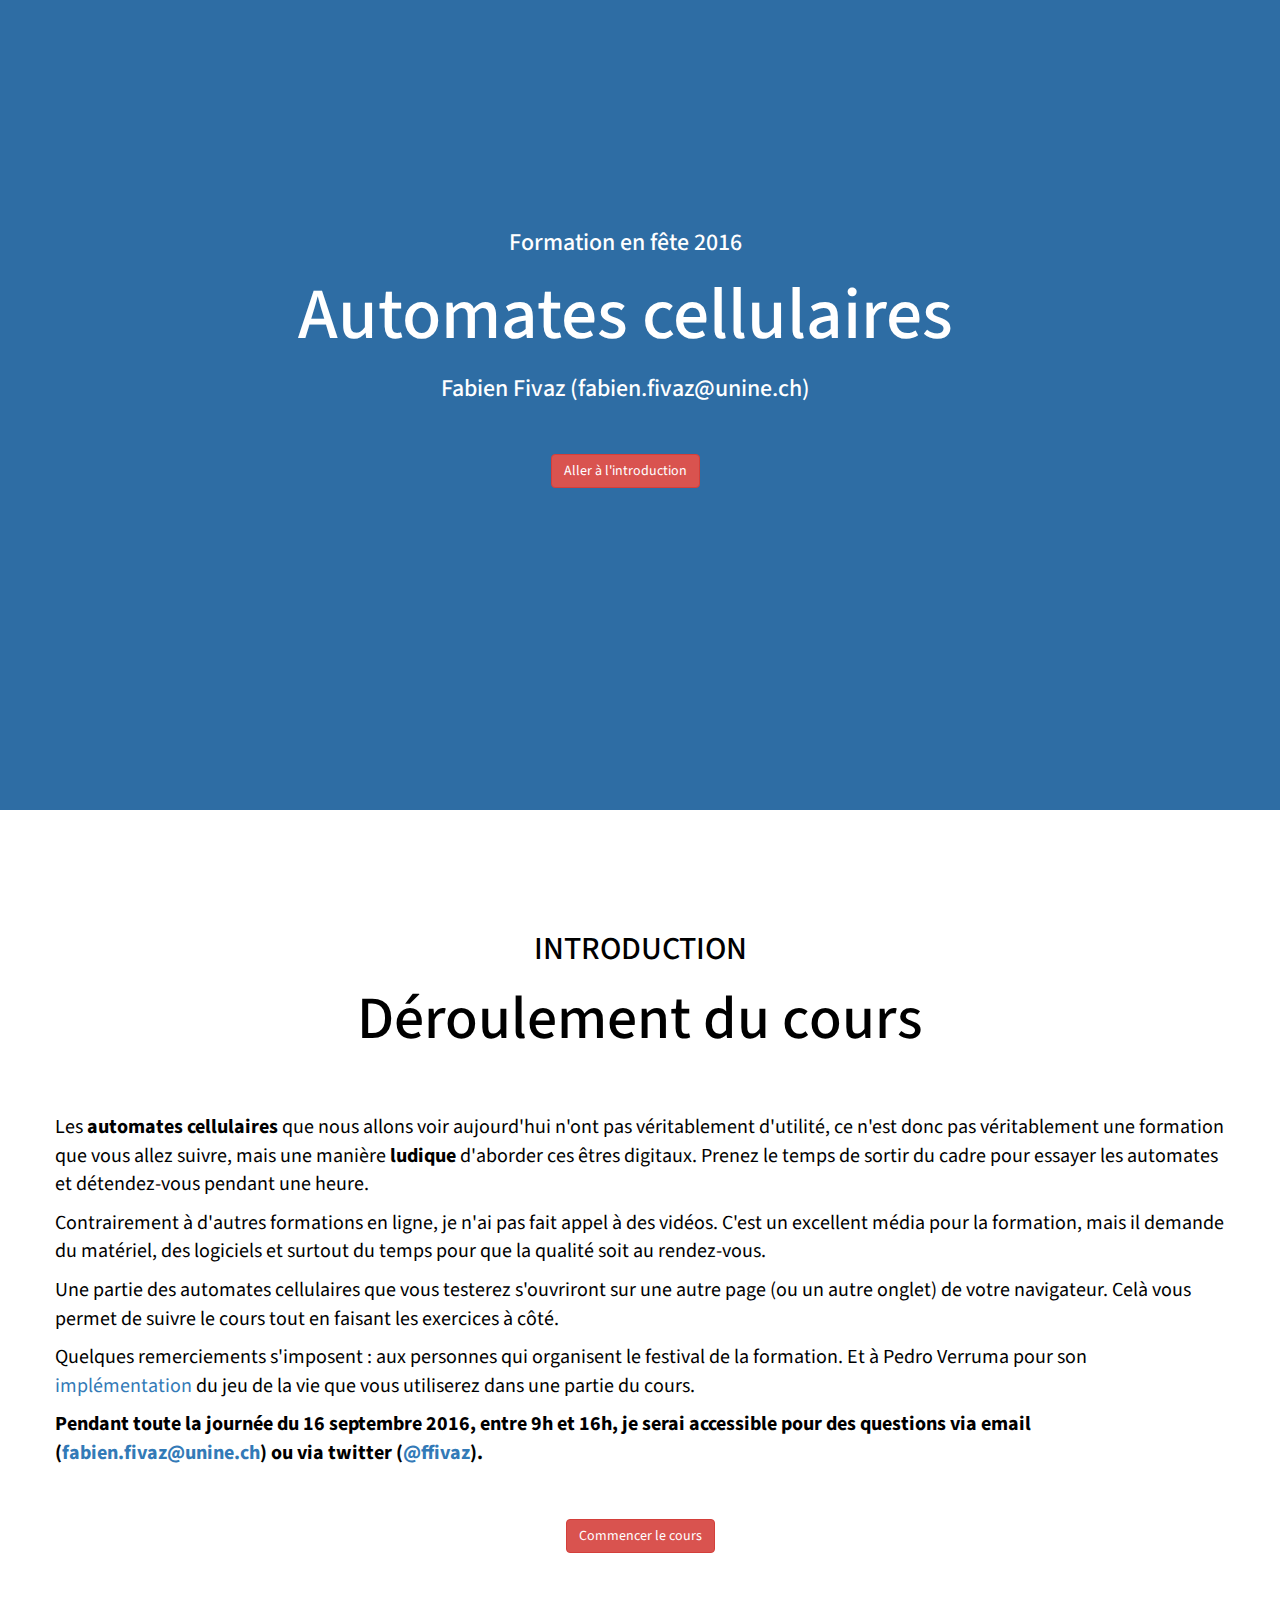
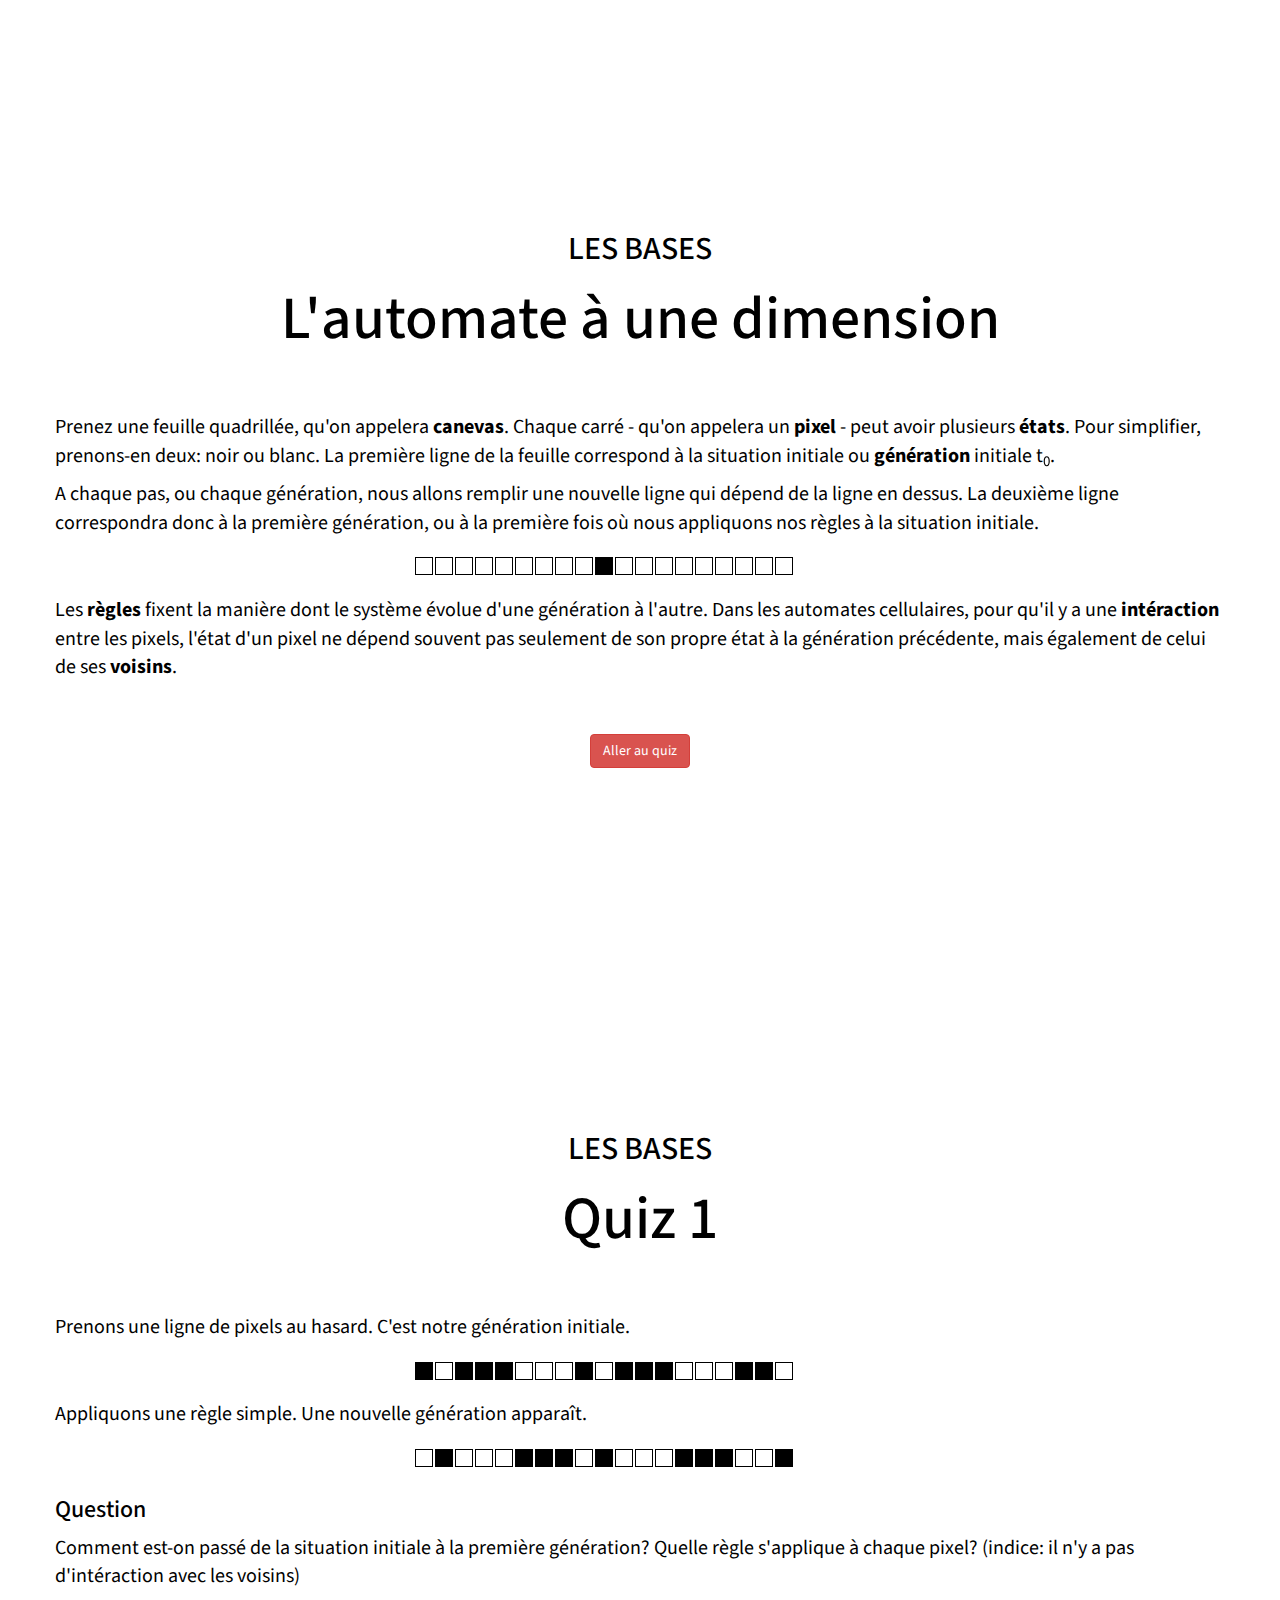
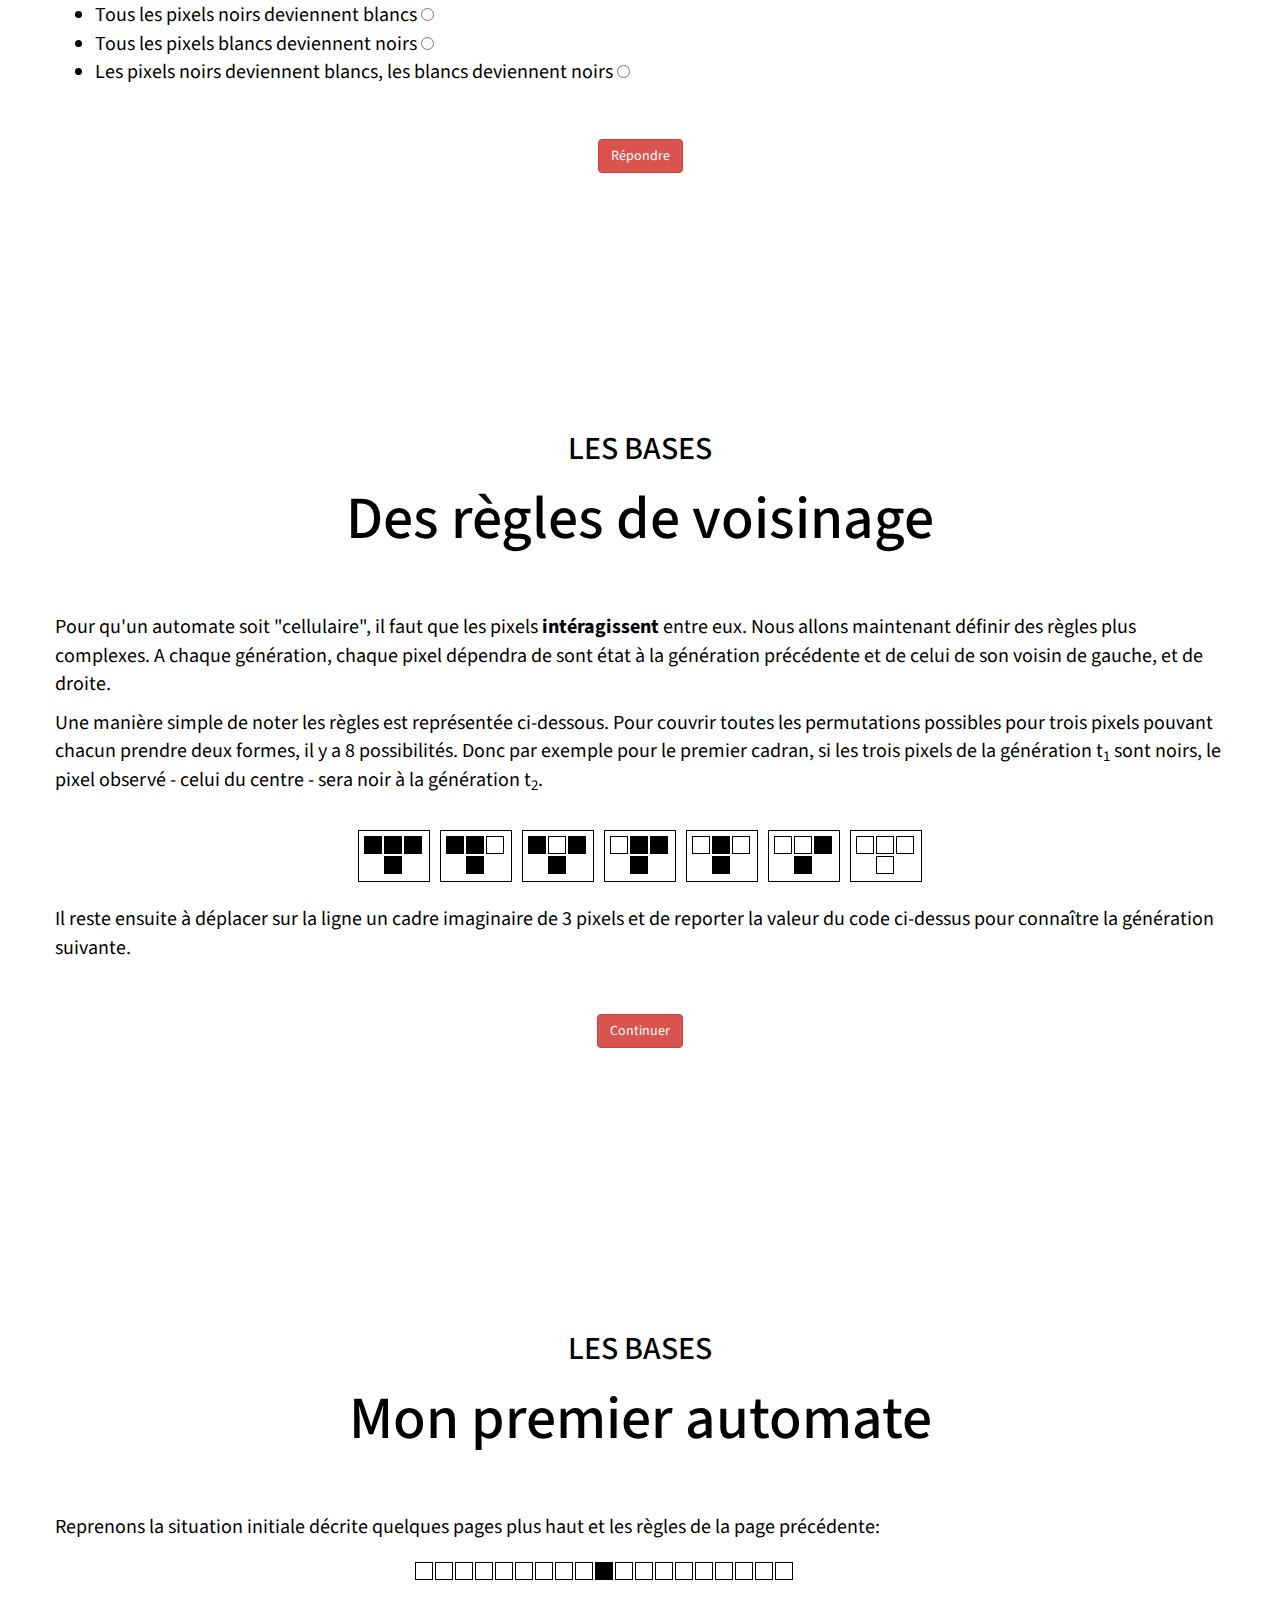
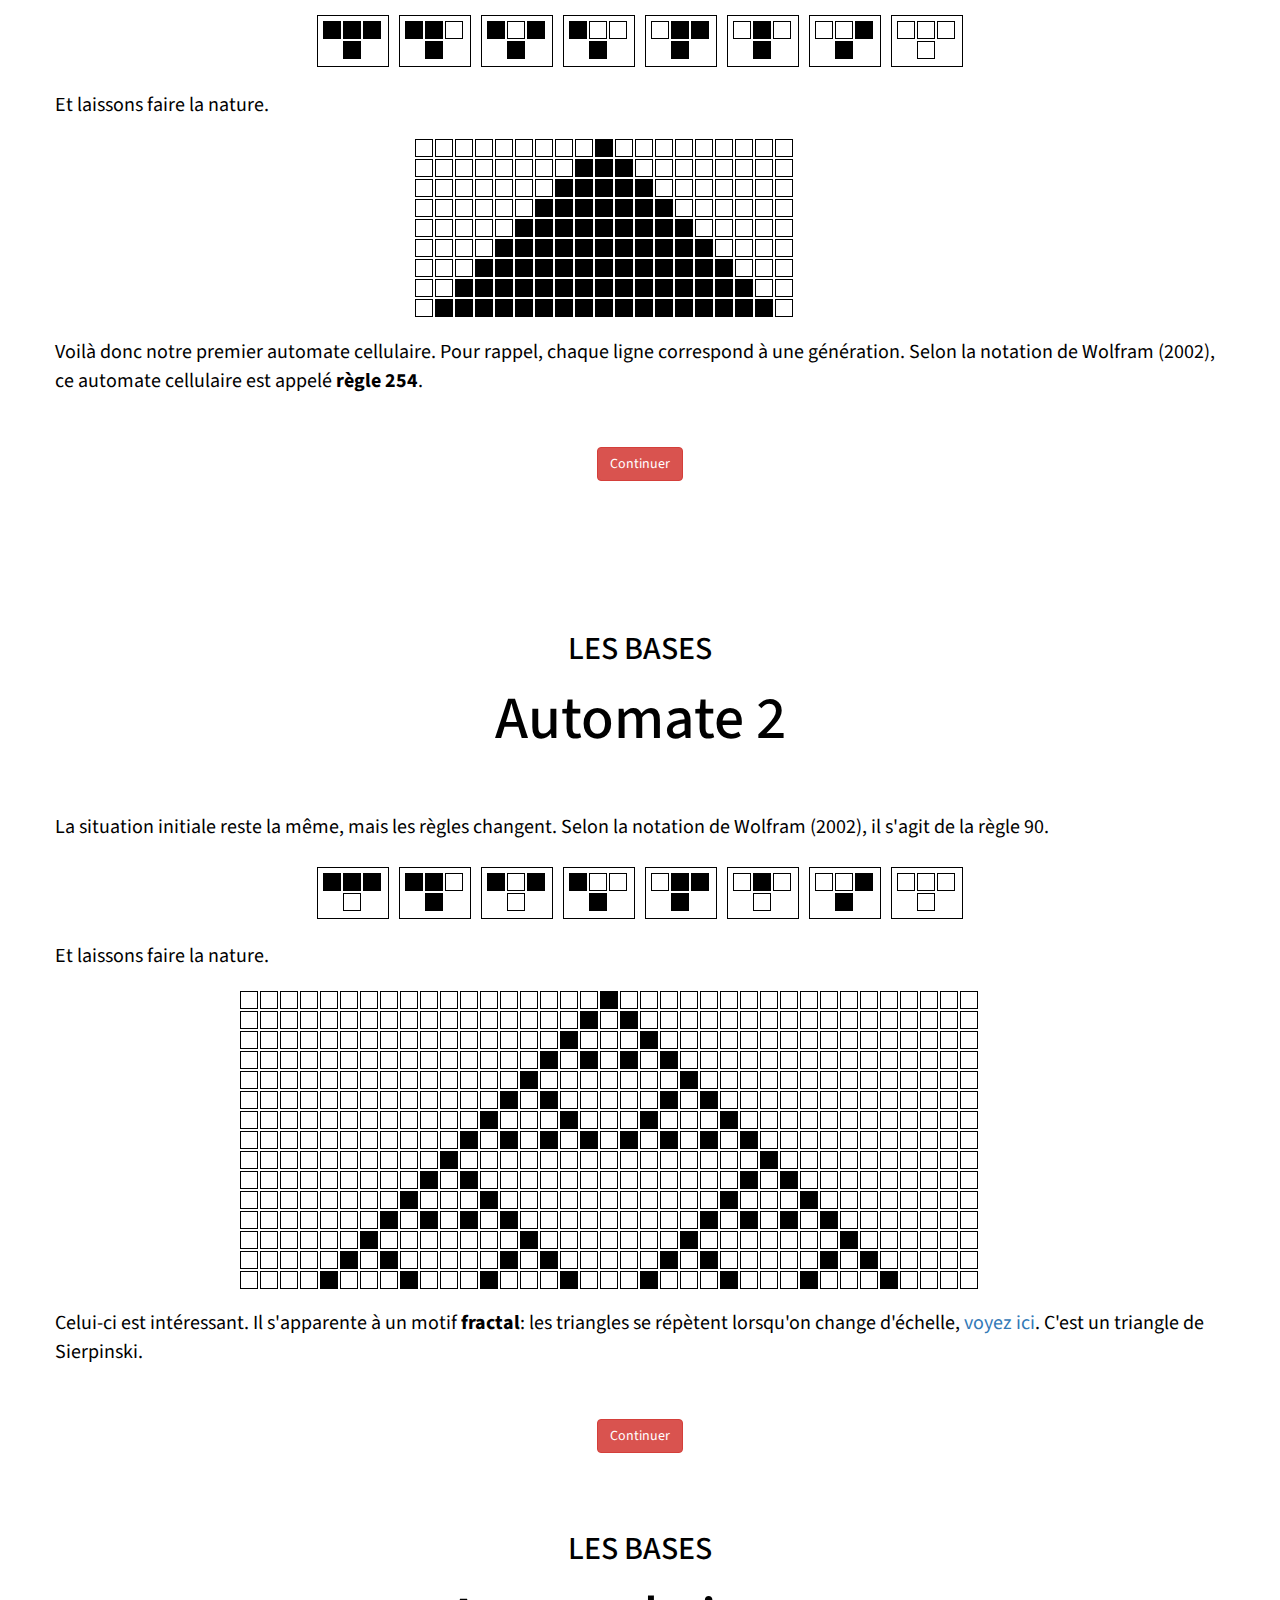
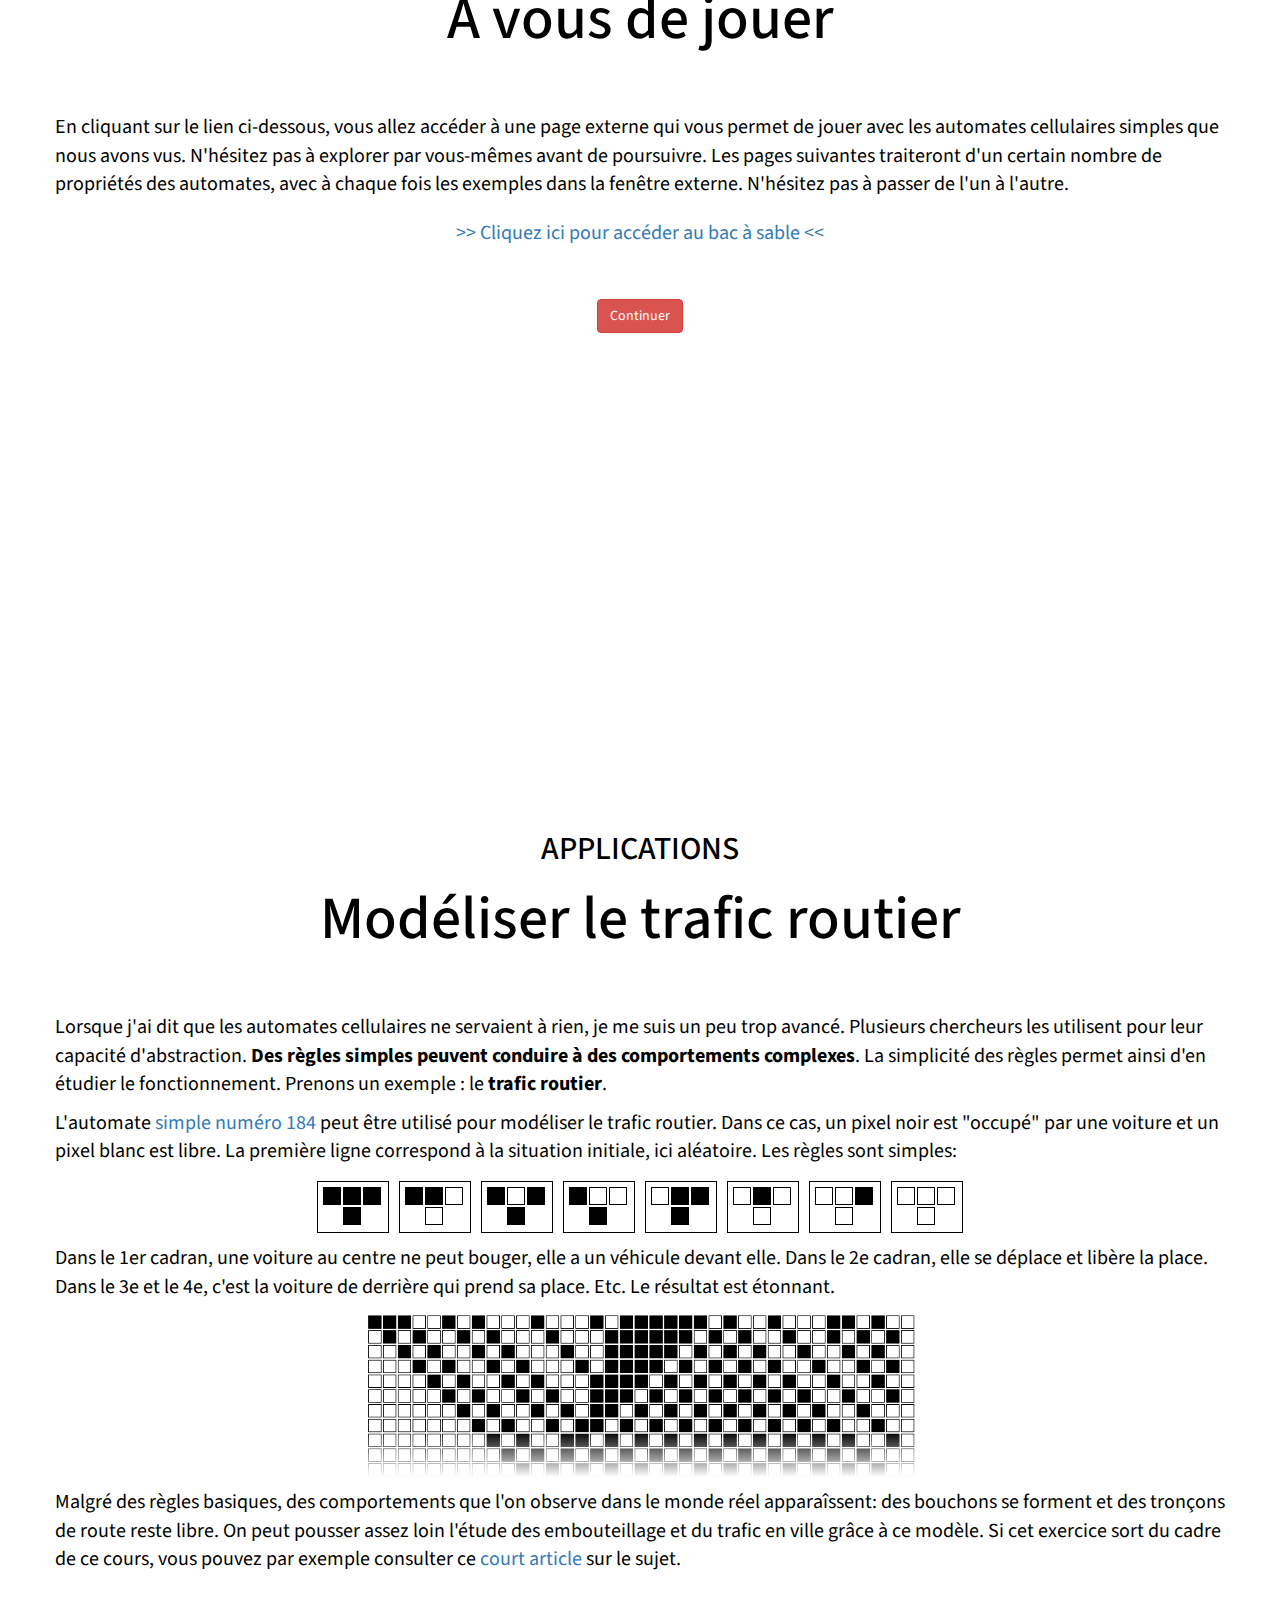
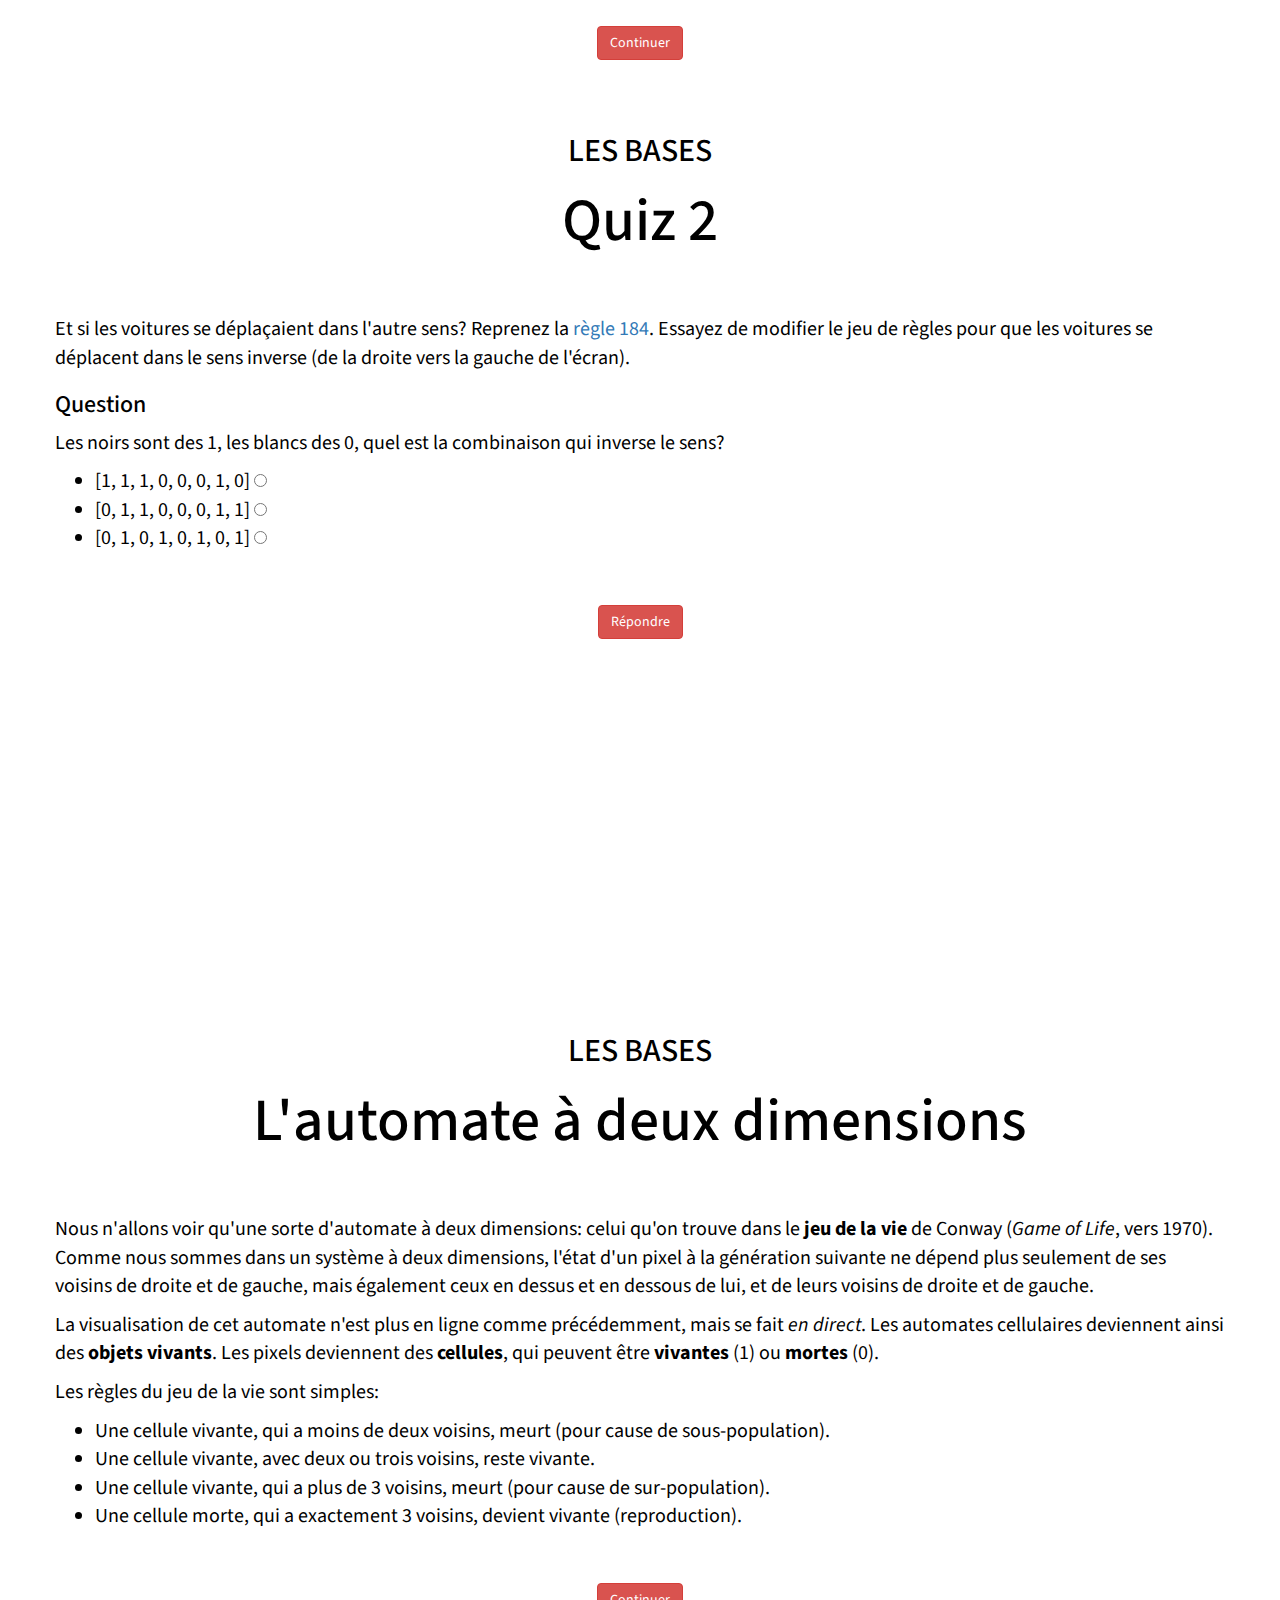
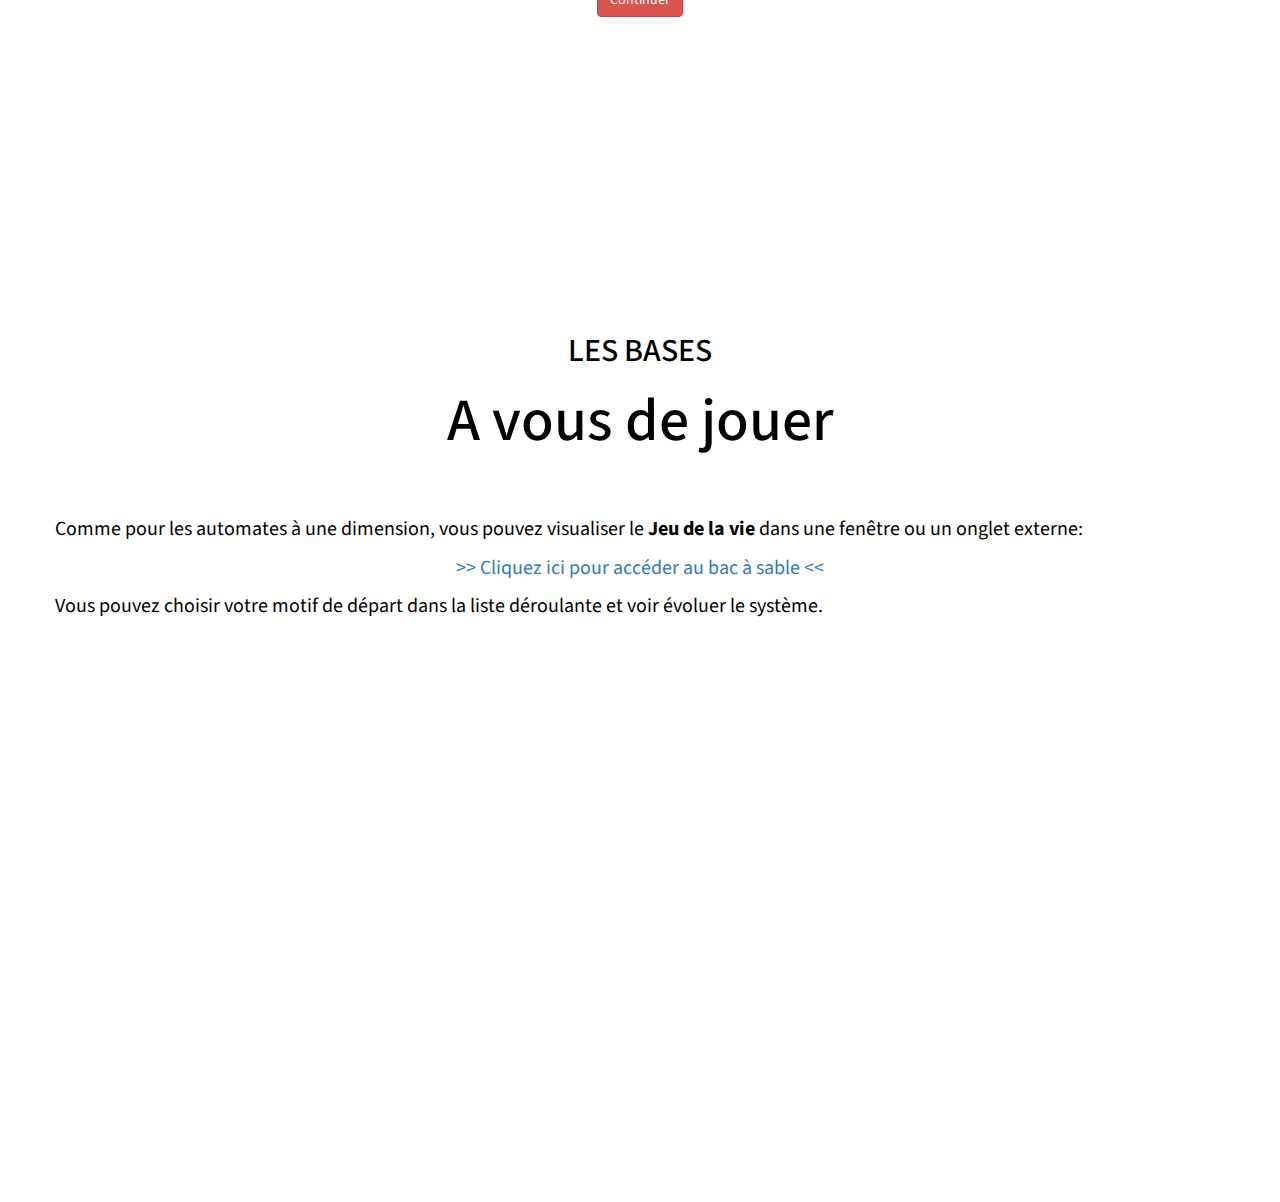
==== commit 3bd6a762: "Selector added for pattern" ====
--- a/index.html
+++ b/index.html
@@ -678,12 +678,15 @@
     <div class="row main">
         <h2>Les bases</h2>
         <h1>L'automate à deux dimensions</h1>
-        <p>Nous n'allons voir qu'une sorte d'automate à deux dimensions: celui qu'on trouve dans le <b>jeu de la vie</b> de
-            Conway (<i>Game of Life</i>, vers 1970). Comme nous sommes dans un système à deux dimensions, l'état d'un pixel à
+        <p>Nous n'allons voir qu'une sorte d'automate à deux dimensions: celui qu'on trouve dans le <b>jeu de la vie</b>
+            de
+            Conway (<i>Game of Life</i>, vers 1970). Comme nous sommes dans un système à deux dimensions, l'état d'un
+            pixel à
             la génération suivante ne dépend plus seulement de ses voisins de droite et de gauche, mais également ceux
             en dessus et en dessous de lui, et de leurs voisins de droite et de gauche.</p>
         <p>La visualisation de cet automate n'est plus en ligne comme précédemment, mais se fait <i>en direct</i>. Les
-            automates cellulaires deviennent ainsi des <b>objets vivants</b>. Les pixels deviennent des <b>cellules</b>, qui peuvent être <b>vivantes</b> (1) ou <b>mortes</b> (0).</p>
+            automates cellulaires deviennent ainsi des <b>objets vivants</b>. Les pixels deviennent des <b>cellules</b>,
+            qui peuvent être <b>vivantes</b> (1) ou <b>mortes</b> (0).</p>
         <p>Les règles du jeu de la vie sont simples:</p>
         <ul>
             <li>Une cellule vivante, qui a moins de deux voisins, meurt (pour cause de sous-population).</li>
@@ -701,8 +704,11 @@
     <div class="row main">
         <h2>Les bases</h2>
         <h1>A vous de jouer</h1>
-        <p>Comme pour les automates à une dimension, vous pouvez visualiser le <b>Jeu de la vie</b> dans une fenêtre ou un onglet externe:</p>
-        <p class="text-center"><a href="game_of_life.html" target="_blank"> >> Cliquez ici pour accéder au bac à sable << </a></p>
+        <p>Comme pour les automates à une dimension, vous pouvez visualiser le <b>Jeu de la vie</b> dans une fenêtre ou
+            un onglet externe:</p>
+        <p class="text-center"><a href="game_of_life.html" target="_blank"> >> Cliquez ici pour accéder au bac à sable
+            << </a></p>
+        <p>Vous pouvez choisir votre motif de départ dans la liste déroulante et voir évoluer le système.</p>
     </div>
 </div>
 
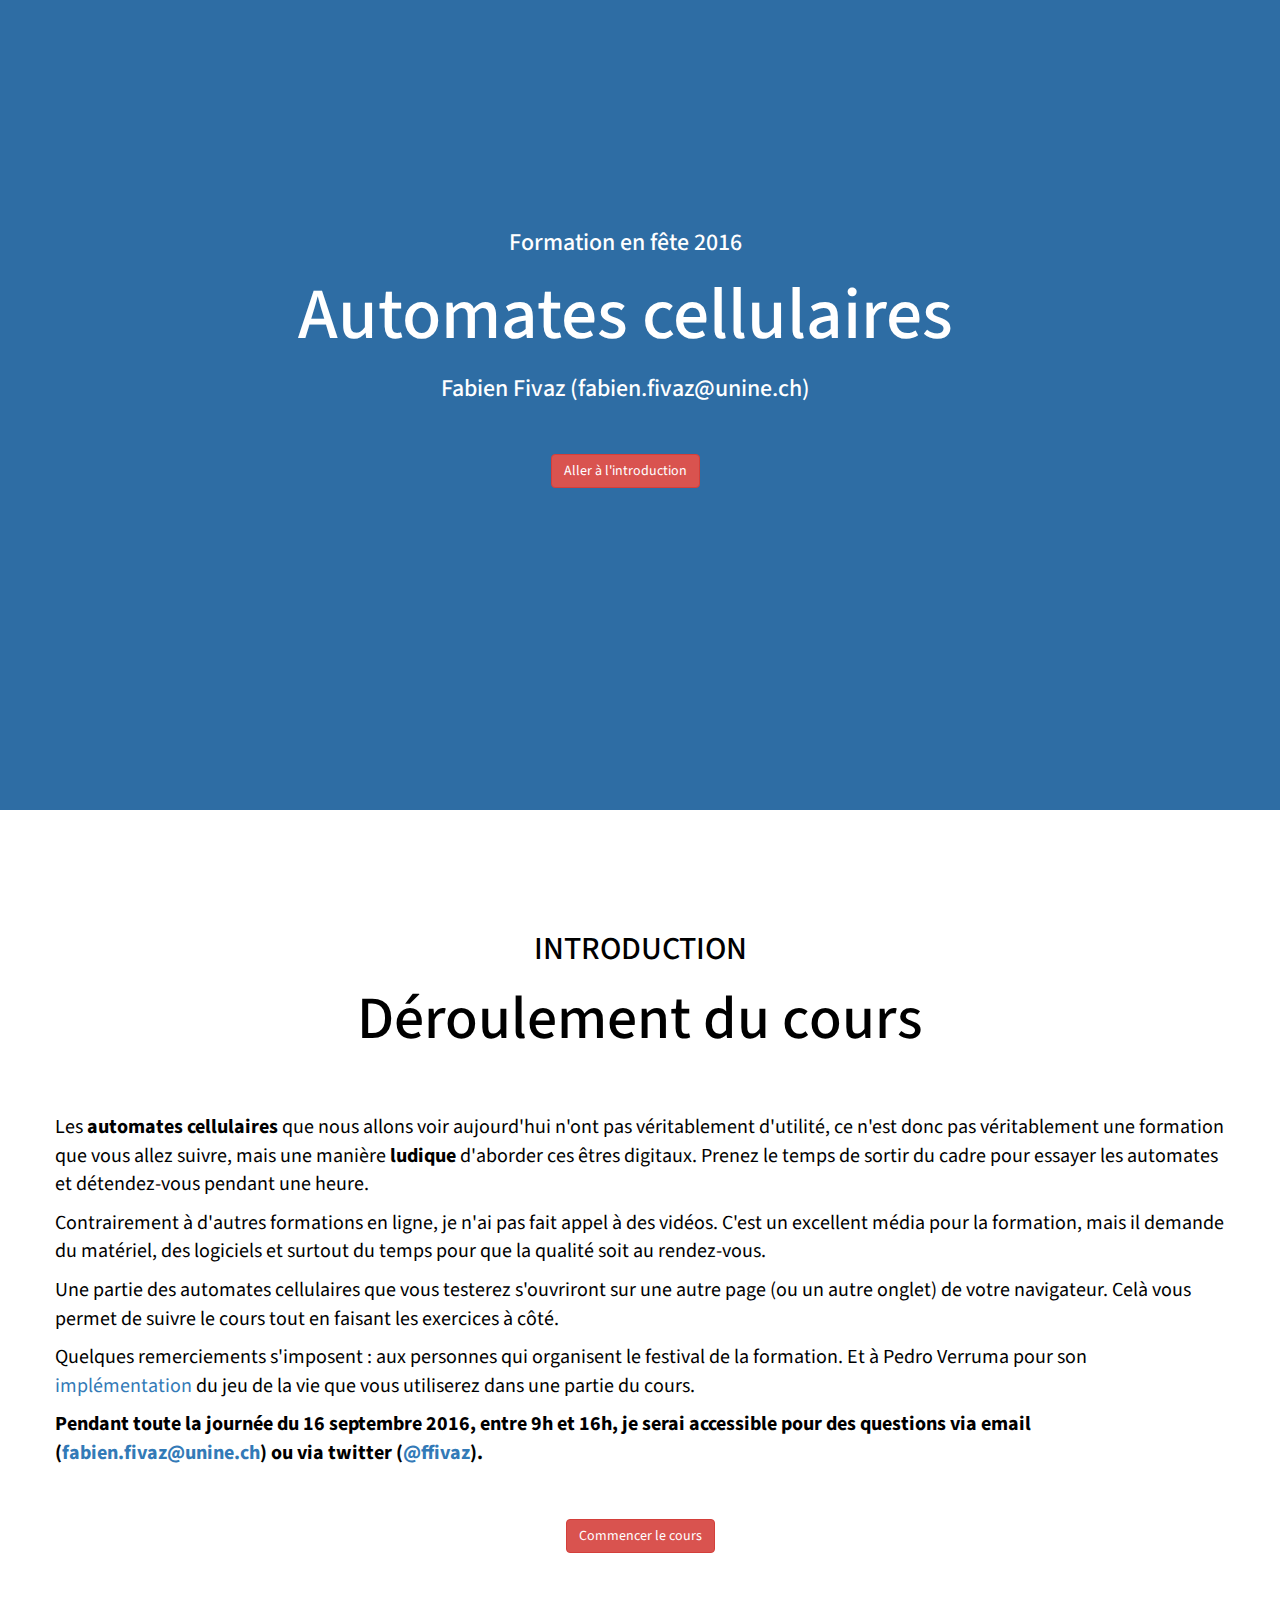
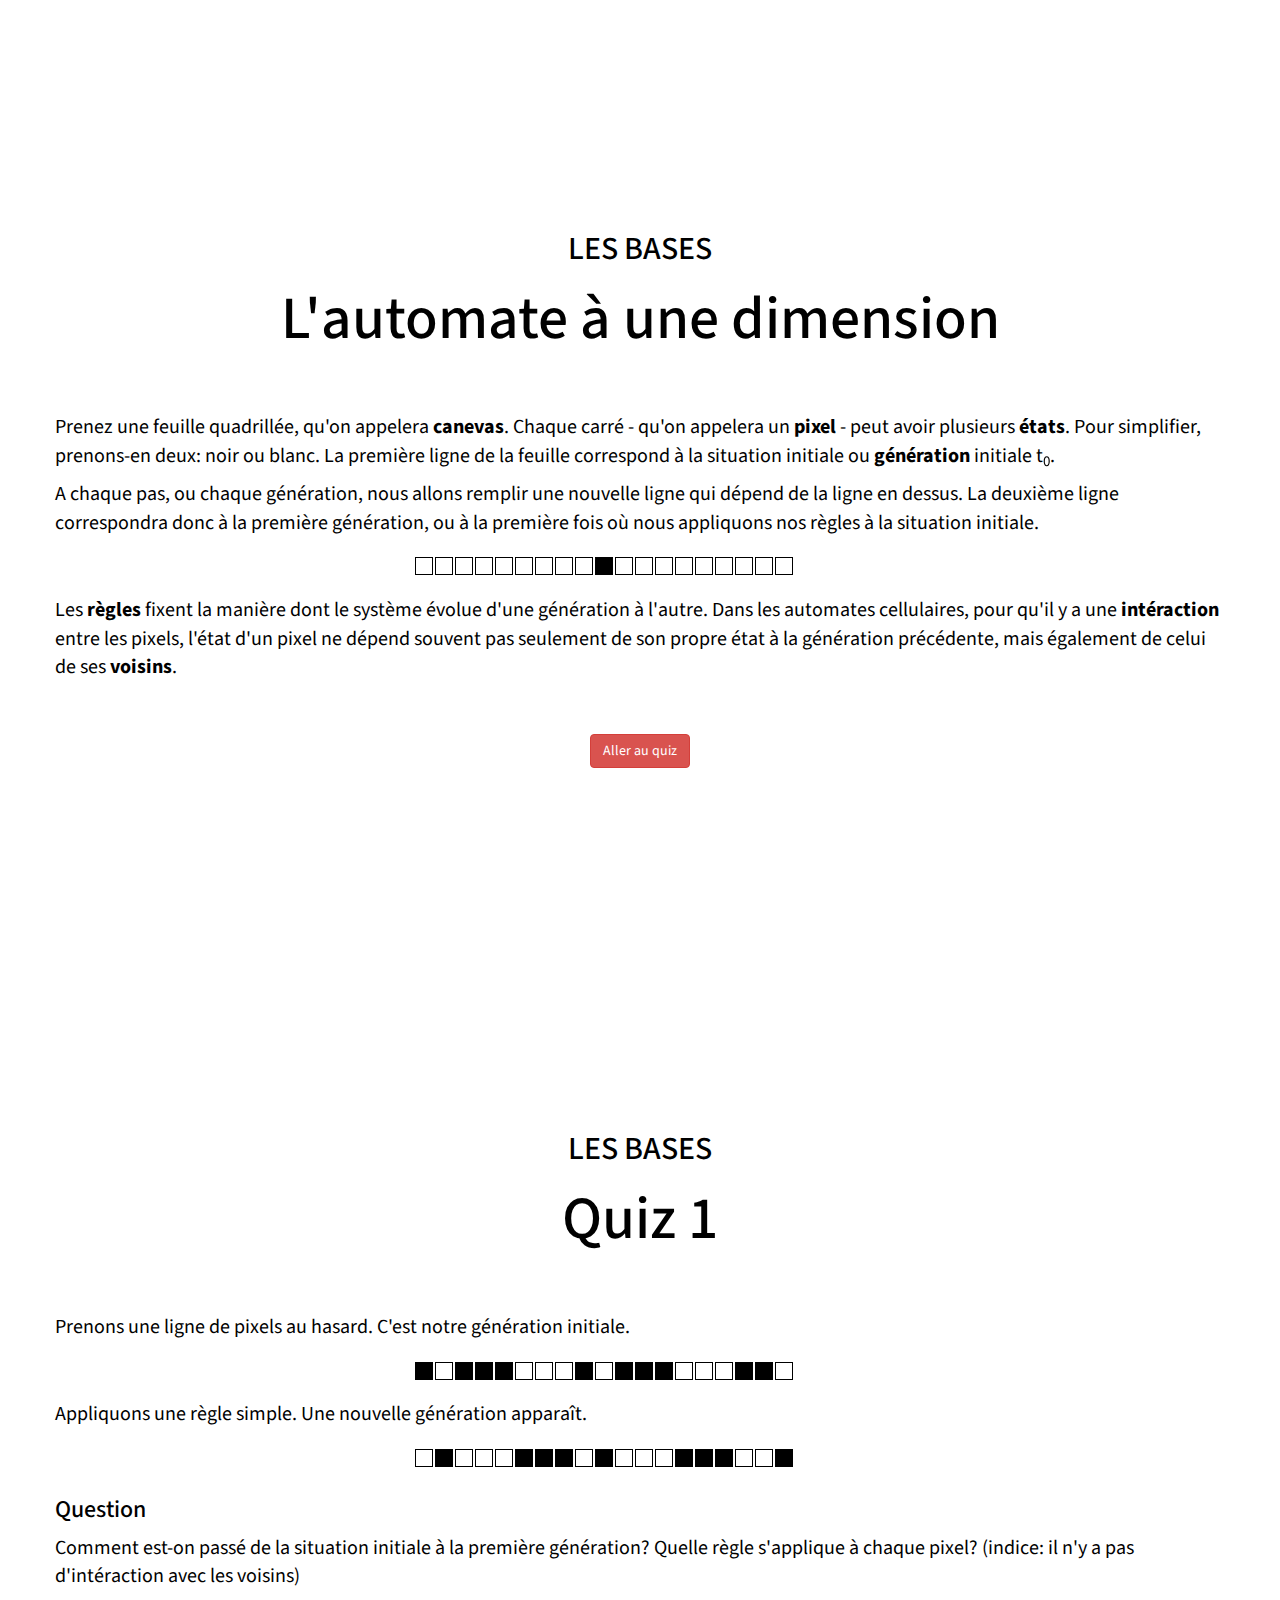
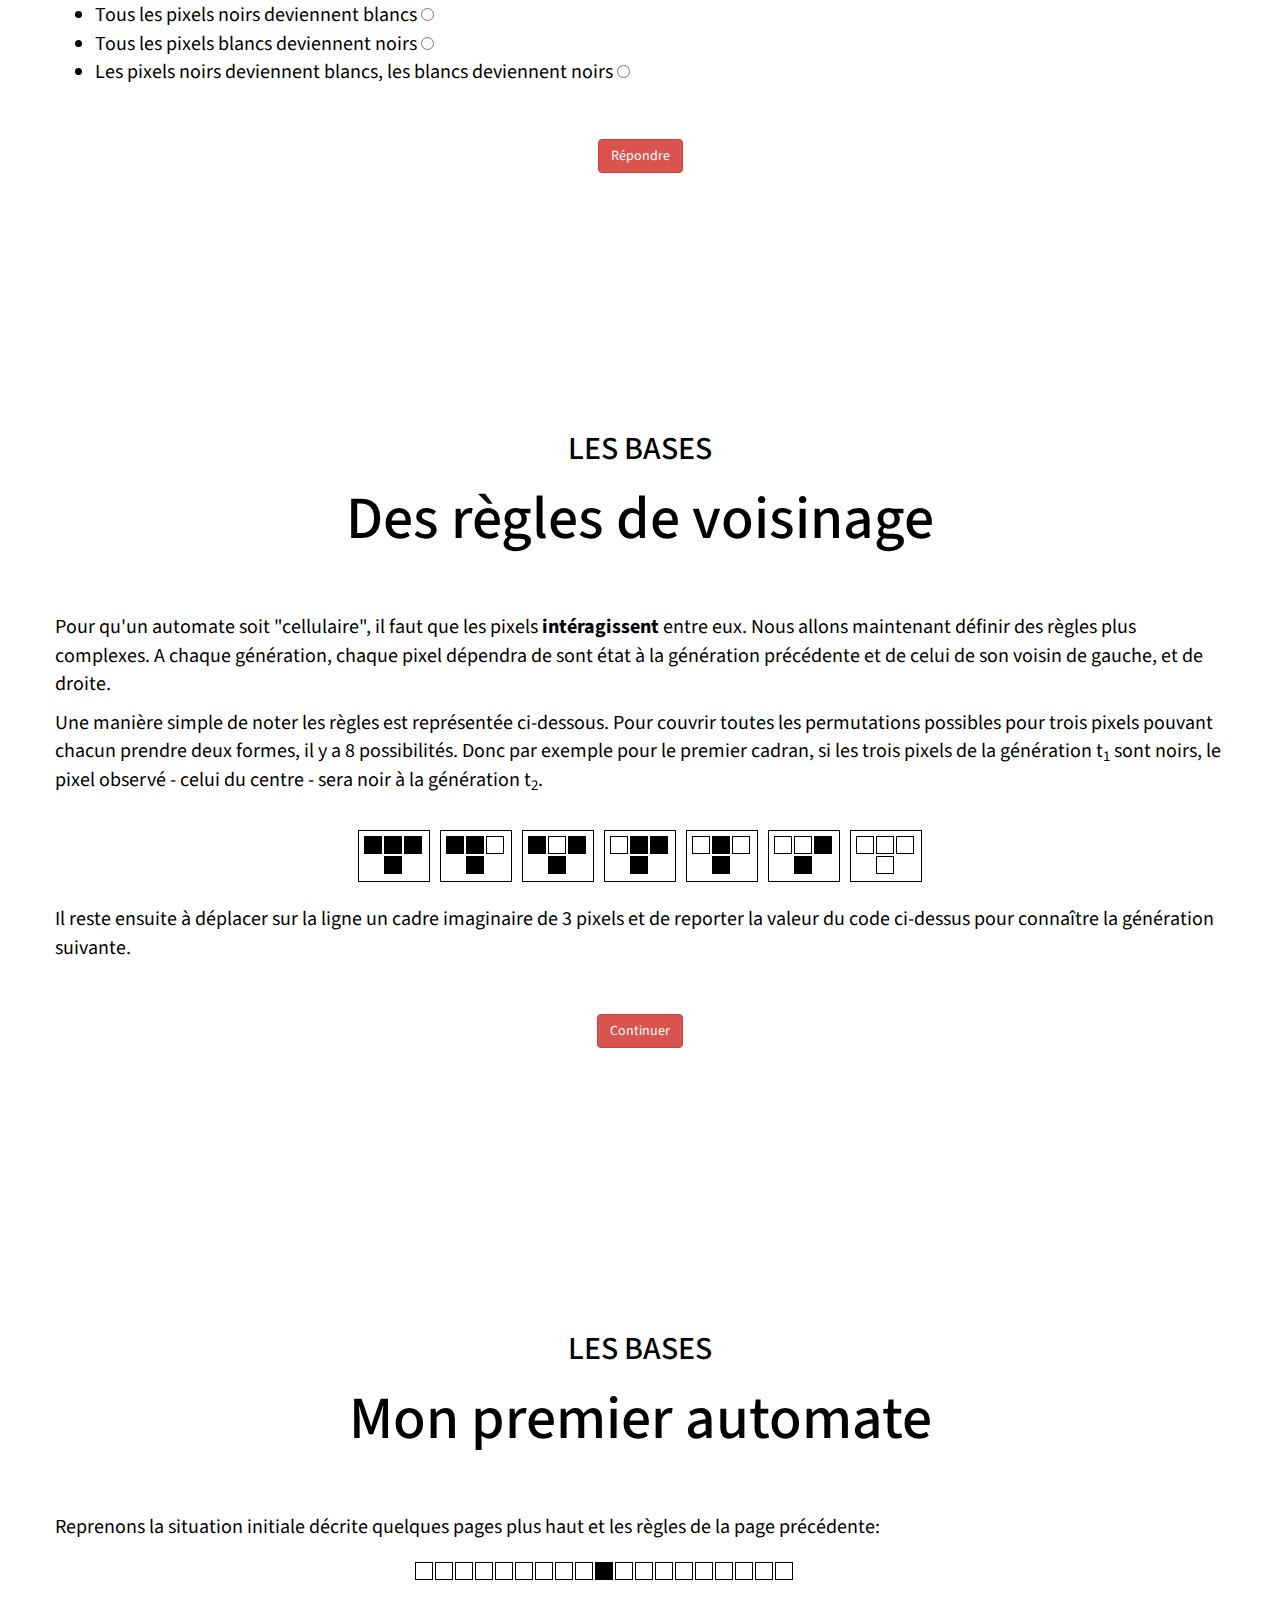
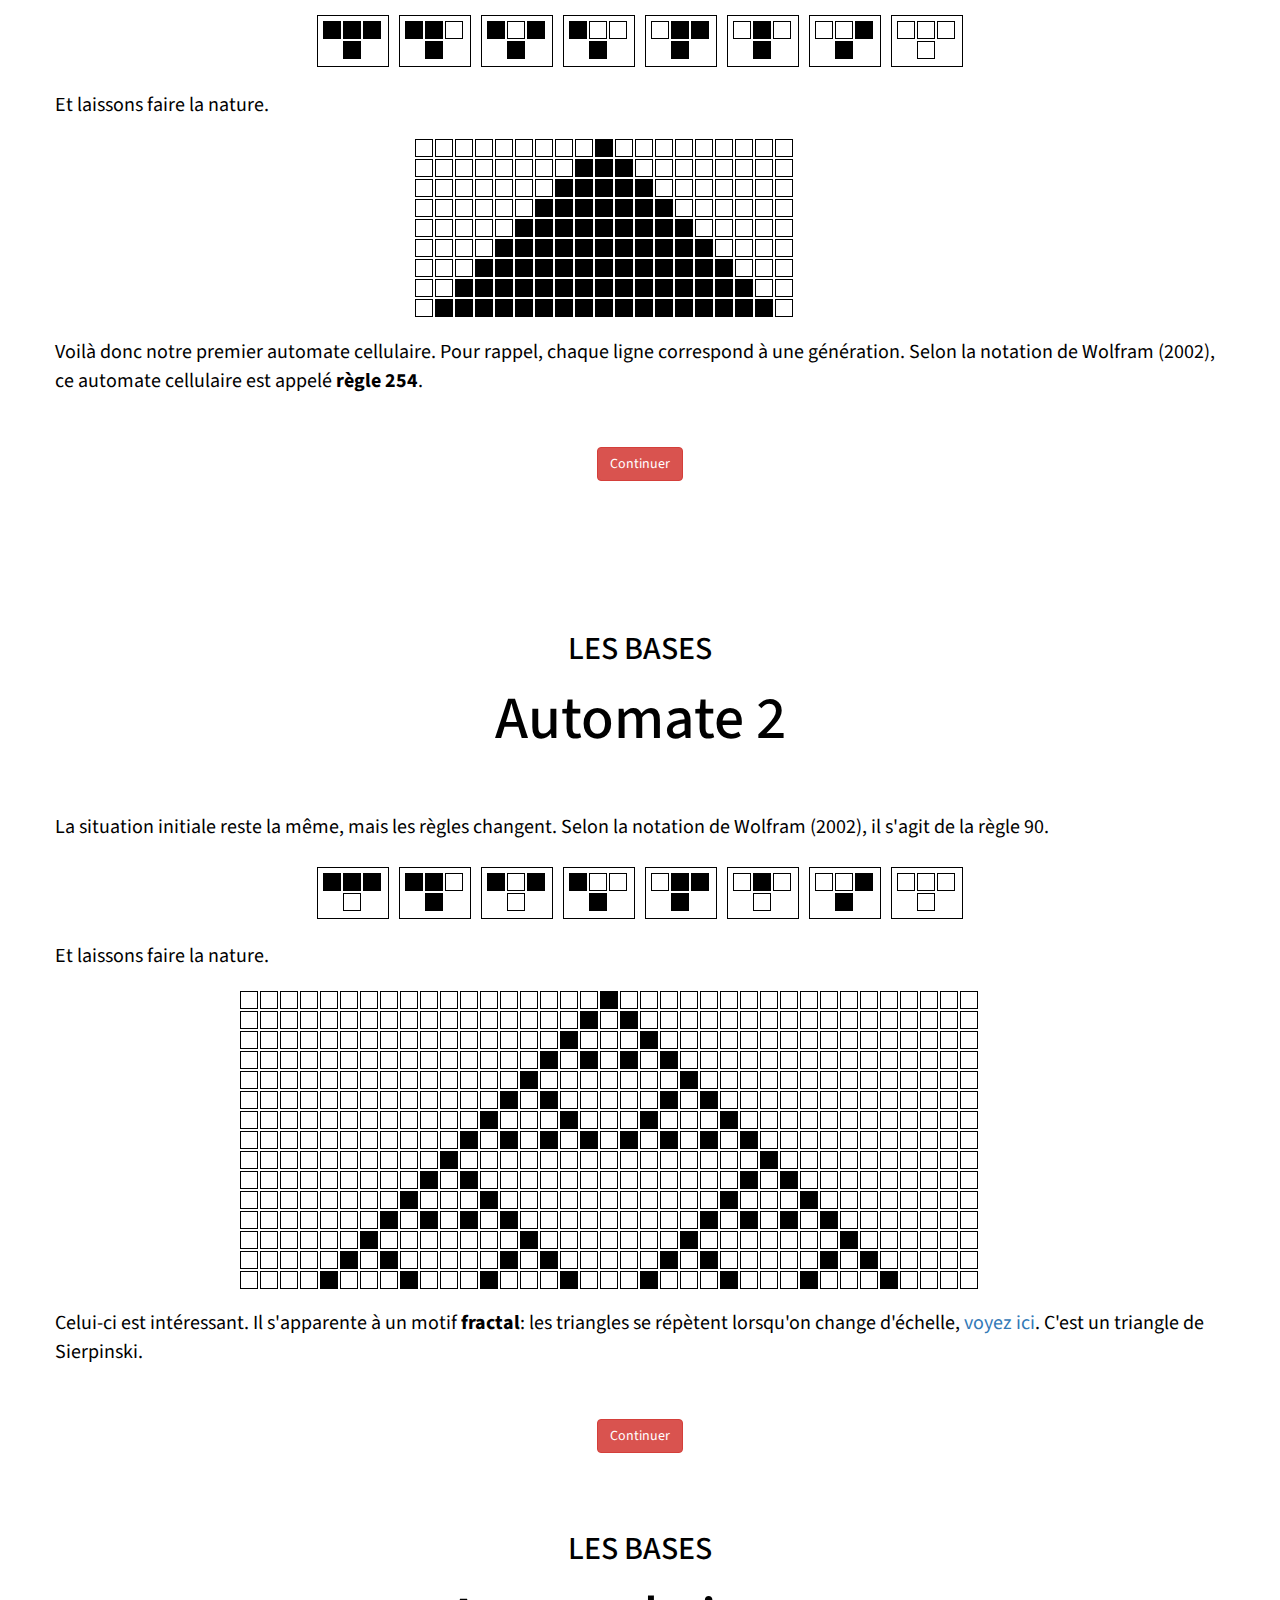
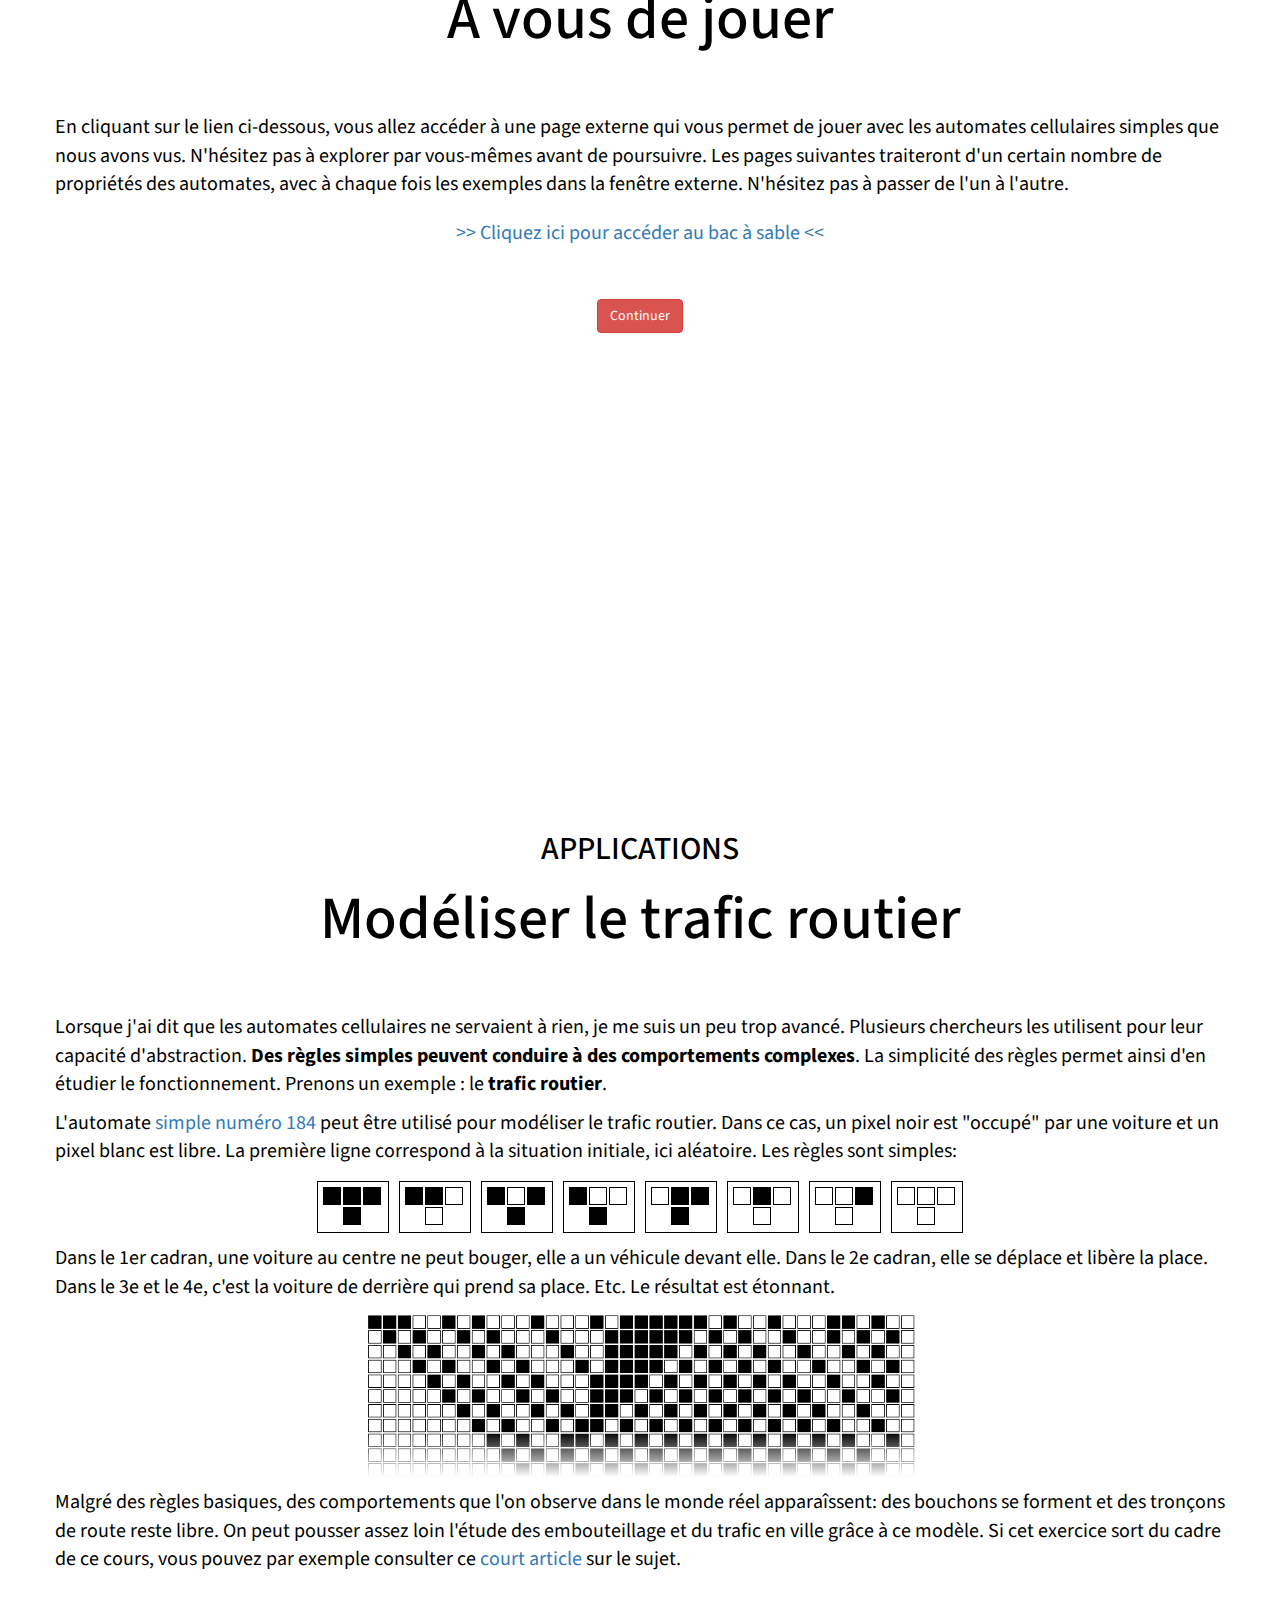
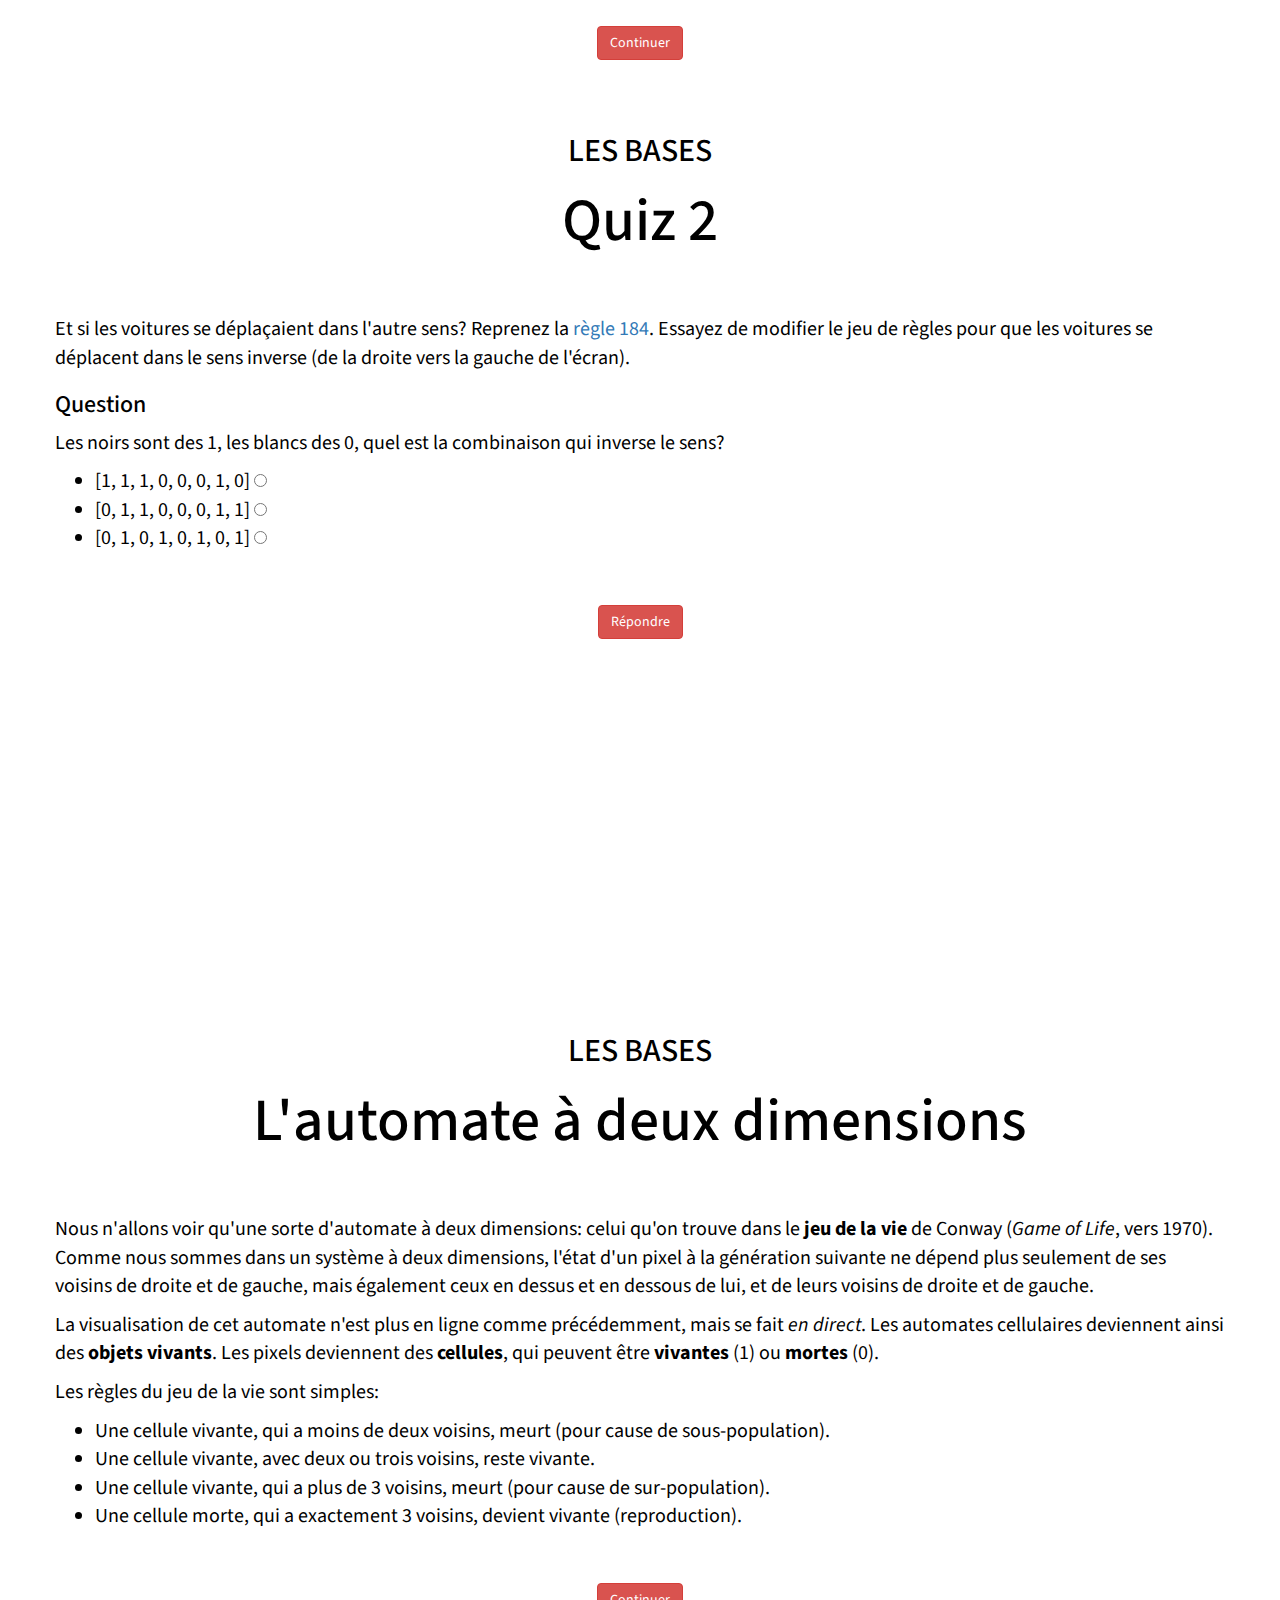
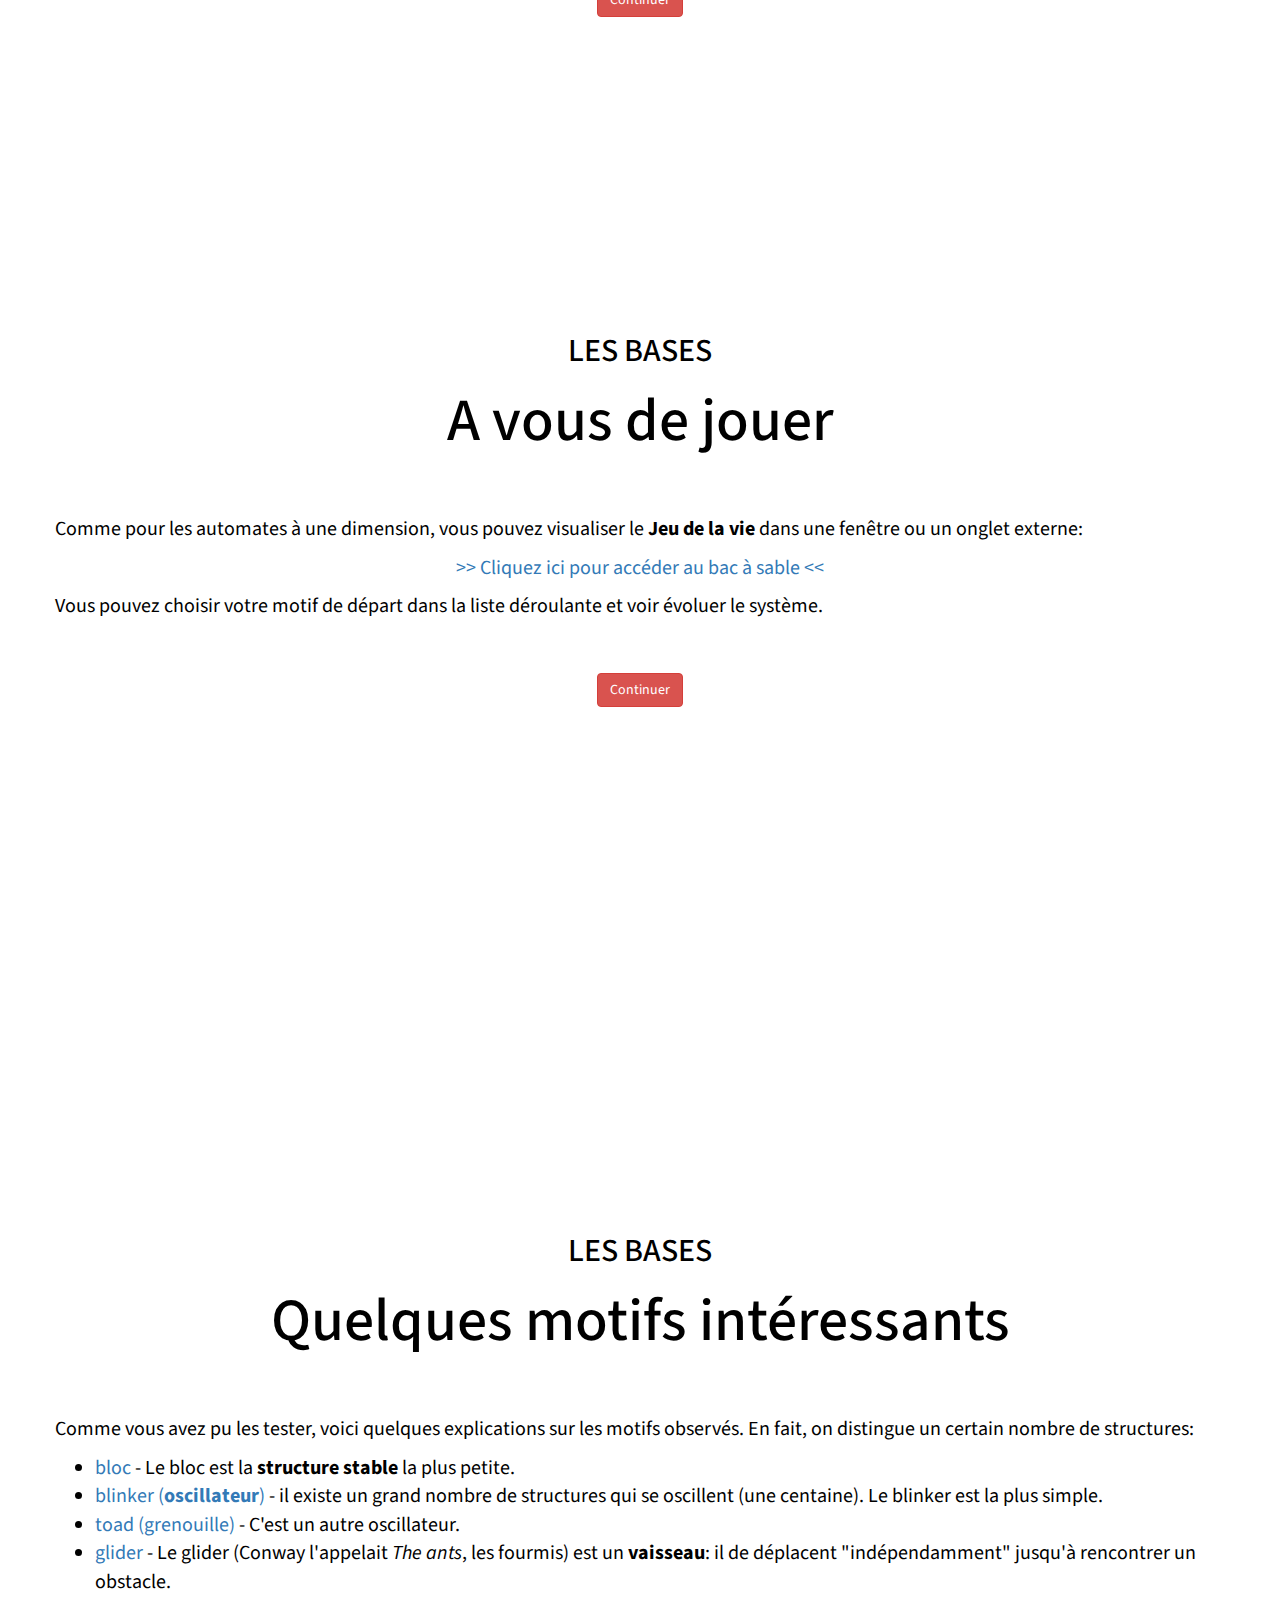
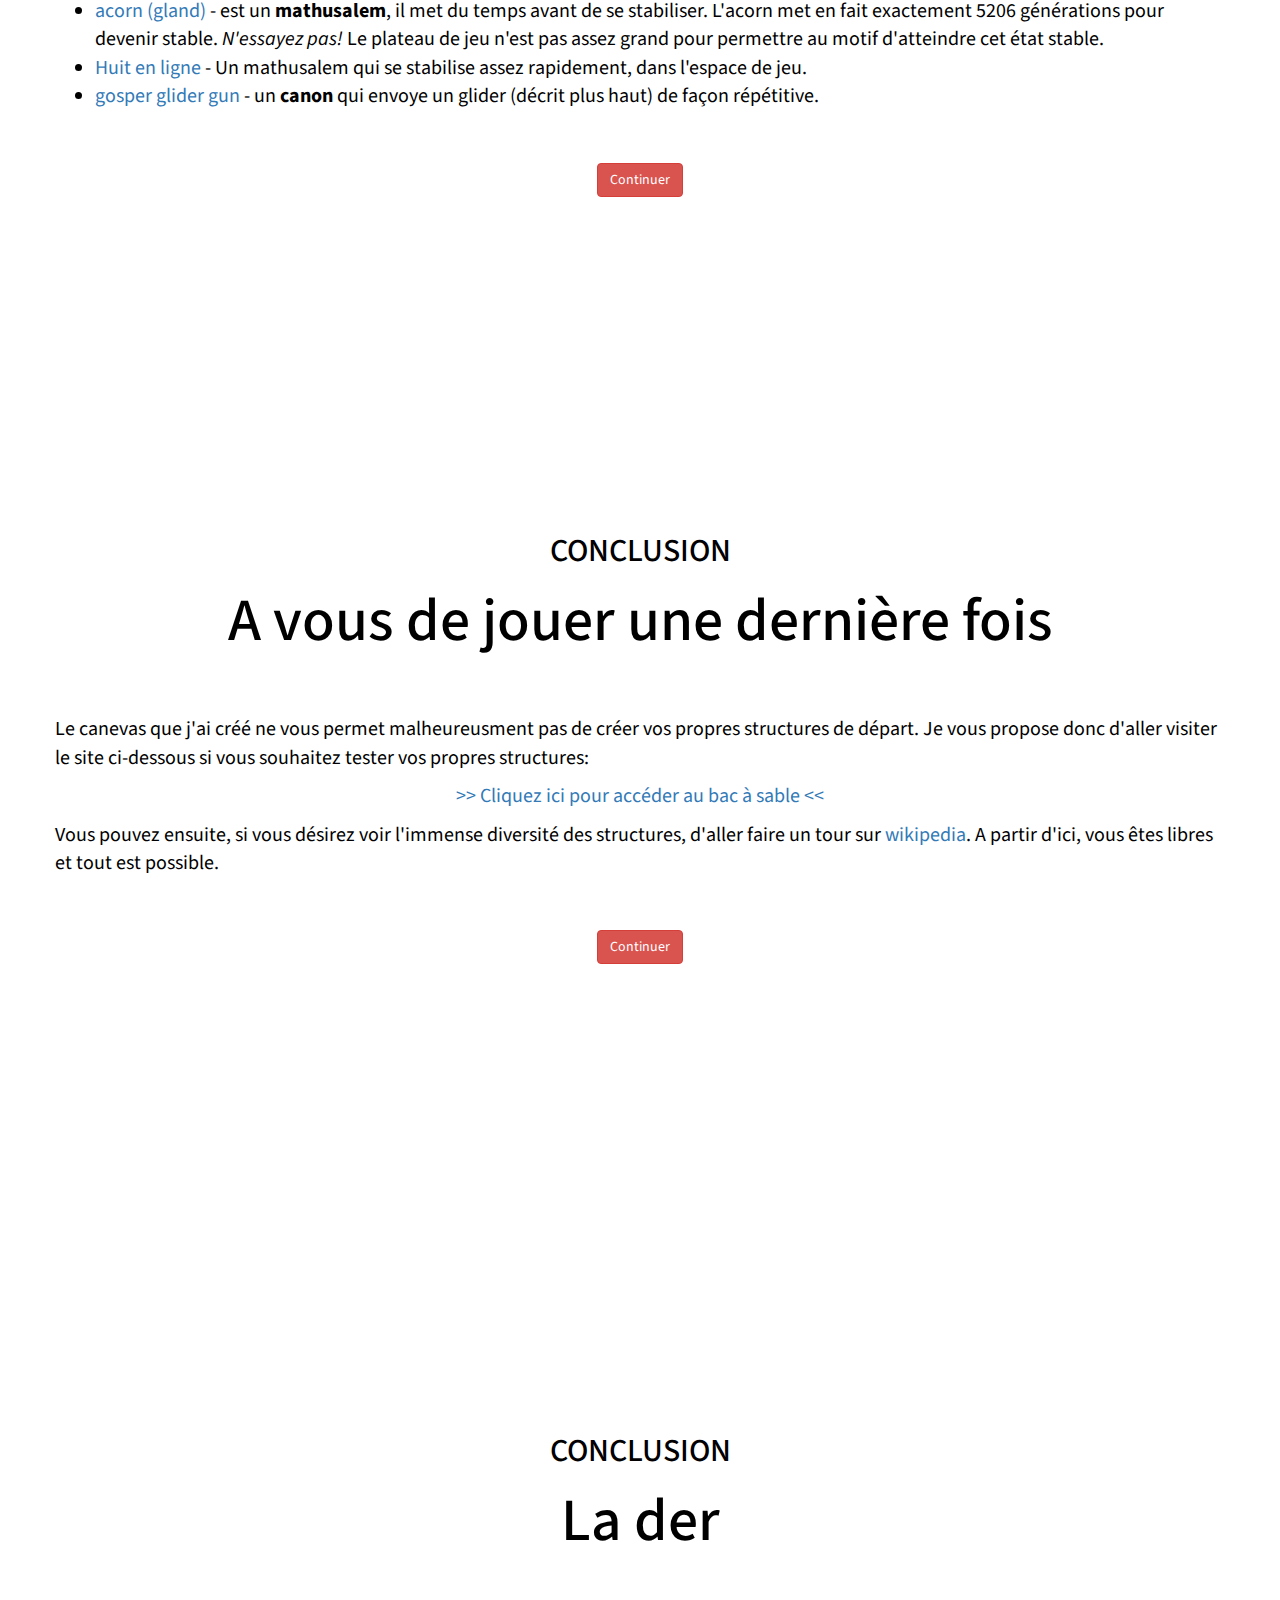
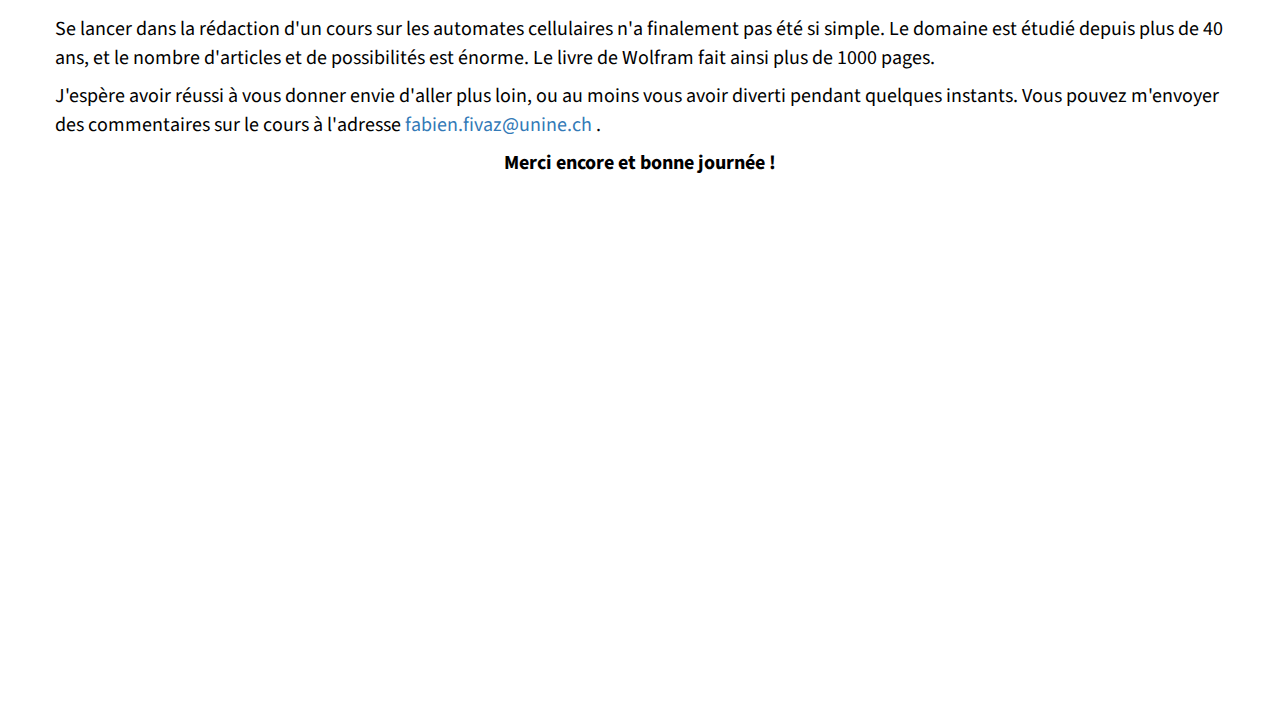
==== commit fccf11e9: "Last pages" ====
--- a/index.html
+++ b/index.html
@@ -709,6 +709,53 @@
         <p class="text-center"><a href="game_of_life.html" target="_blank"> >> Cliquez ici pour accéder au bac à sable
             << </a></p>
         <p>Vous pouvez choisir votre motif de départ dans la liste déroulante et voir évoluer le système.</p>
+        <div class="text-center">
+            <a href="#page11" class="btn btn-danger btn-big-top-margin">Continuer</a>
+        </div>
+    </div>
+</div>
+
+<div class="container" id="page11">
+    <div class="row main">
+        <h2>Les bases</h2>
+        <h1>Quelques motifs intéressants</h1>
+        <p>Comme vous avez pu les tester, voici quelques explications sur les motifs observés. En fait, on distingue un certain nombre de structures:</p>
+        <ul>
+            <li><a href="game_of_life.html?bloc" target="_blank">bloc</a> - Le bloc est la <b>structure stable</b> la plus petite.</li>
+            <li><a href="game_of_life.html?blinker" target="_blank">blinker (<b>oscillateur</b>)</a> - il existe un grand nombre de structures qui se oscillent (une centaine). Le blinker est la plus simple.</li>
+            <li><a href="game_of_life.html?toad" target="_blank">toad (grenouille)</a> - C'est un autre oscillateur.</li>
+            <li><a href="game_of_life.html?glider" target="_blank">glider</a> - Le glider (Conway l'appelait <i>The ants</i>, les fourmis) est un <b>vaisseau</b>: il de déplacent "indépendamment" jusqu'à rencontrer un obstacle.</li>
+            <li><a href="game_of_life.html?acorn" target="_blank">acorn (gland)</a> - est un <b>mathusalem</b>, il met du temps avant de se stabiliser. L'acorn met en fait exactement 5206 générations pour devenir stable. <i>N'essayez pas!</i> Le plateau de jeu n'est pas assez grand pour permettre au motif d'atteindre cet état stable.</li>
+            <li><a href="game_of_life.html?eight-in-line" target="_blank">Huit en ligne</a> - Un mathusalem qui se stabilise assez rapidement, dans l'espace de jeu. </li>
+            <li><a href="game_of_life.html?gosper-glider-gun" target="_blank">gosper glider gun</a> - un <b>canon</b> qui envoye un glider (décrit plus haut) de façon répétitive.</li>
+        </ul>
+        <div class="text-center">
+            <a href="#page12" class="btn btn-danger btn-big-top-margin">Continuer</a>
+        </div>
+    </div>
+</div>
+
+<div class="container" id="page12">
+    <div class="row main">
+        <h2>Conclusion</h2>
+        <h1>A vous de jouer une dernière fois</h1>
+        <p>Le canevas que j'ai créé ne vous permet malheureusment pas de créer vos propres structures de départ. Je vous propose donc d'aller visiter le site ci-dessous si vous souhaitez tester vos propres structures:</p>
+        <p class="text-center"><a href="http://www.bitstorm.org/gameoflife/" target="_blank"> >> Cliquez ici pour accéder au bac à sable
+            << </a></p>
+        <p>Vous pouvez ensuite, si vous désirez voir l'immense diversité des structures, d'aller faire un tour sur <a href="https://fr.wikipedia.org/wiki/Jeu_de_la_vie">wikipedia</a>. A partir d'ici, vous êtes libres et tout est possible.</p>
+        <div class="text-center">
+            <a href="#page13" class="btn btn-danger btn-big-top-margin">Continuer</a>
+        </div>
+    </div>
+</div>
+
+<div class="container" id="page13">
+    <div class="row main">
+        <h2>Conclusion</h2>
+        <h1>La der</h1>
+        <p>Se lancer dans la rédaction d'un cours sur les automates cellulaires n'a finalement pas été si simple. Le domaine est étudié depuis plus de 40 ans, et le nombre d'articles et de possibilités est énorme. Le livre de Wolfram fait ainsi plus de 1000 pages.</p>
+        <p>J'espère avoir réussi à vous donner envie d'aller plus loin, ou au moins vous avoir diverti pendant quelques instants. Vous pouvez m'envoyer des commentaires sur le cours à l'adresse <a href="mailto:fabien.fivaz@unine.ch">fabien.fivaz@unine.ch</a> .</p>
+        <p class="text-center"><b>Merci encore et bonne journée !</b></p>
     </div>
 </div>
 
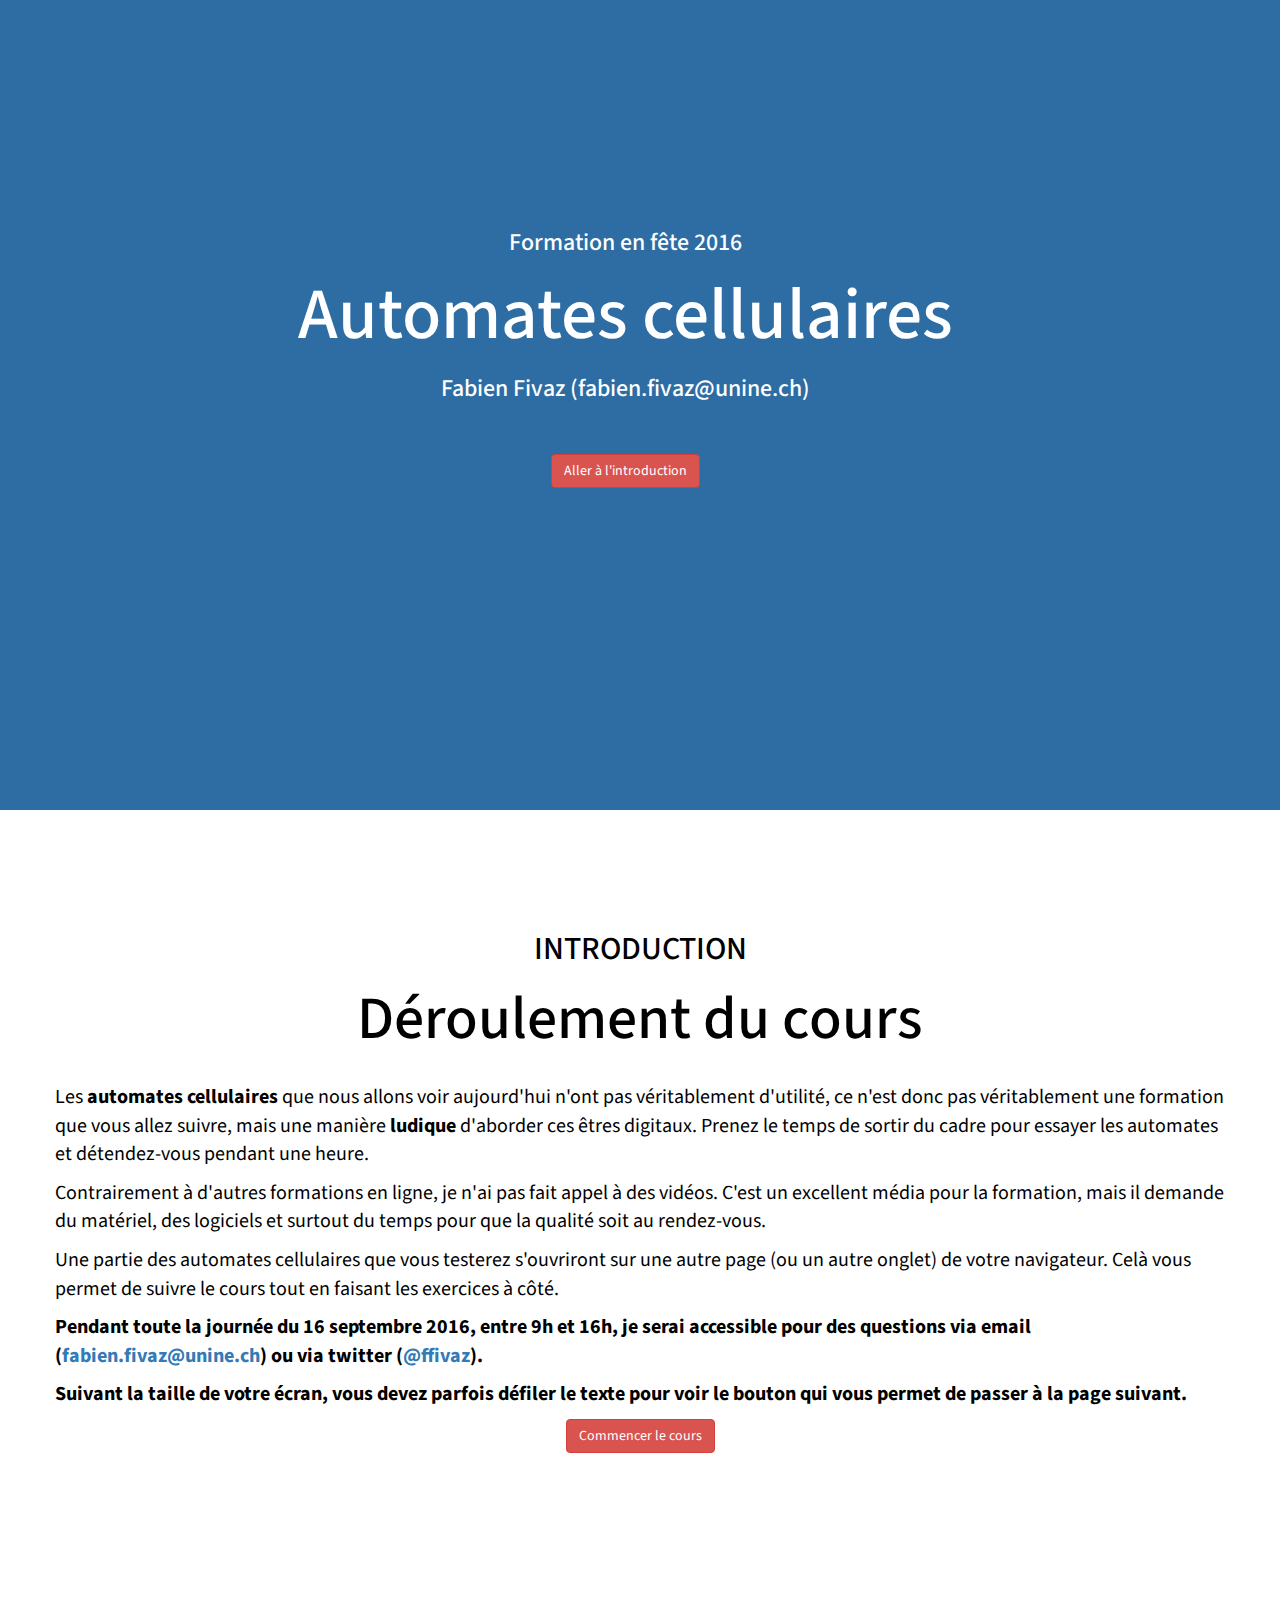
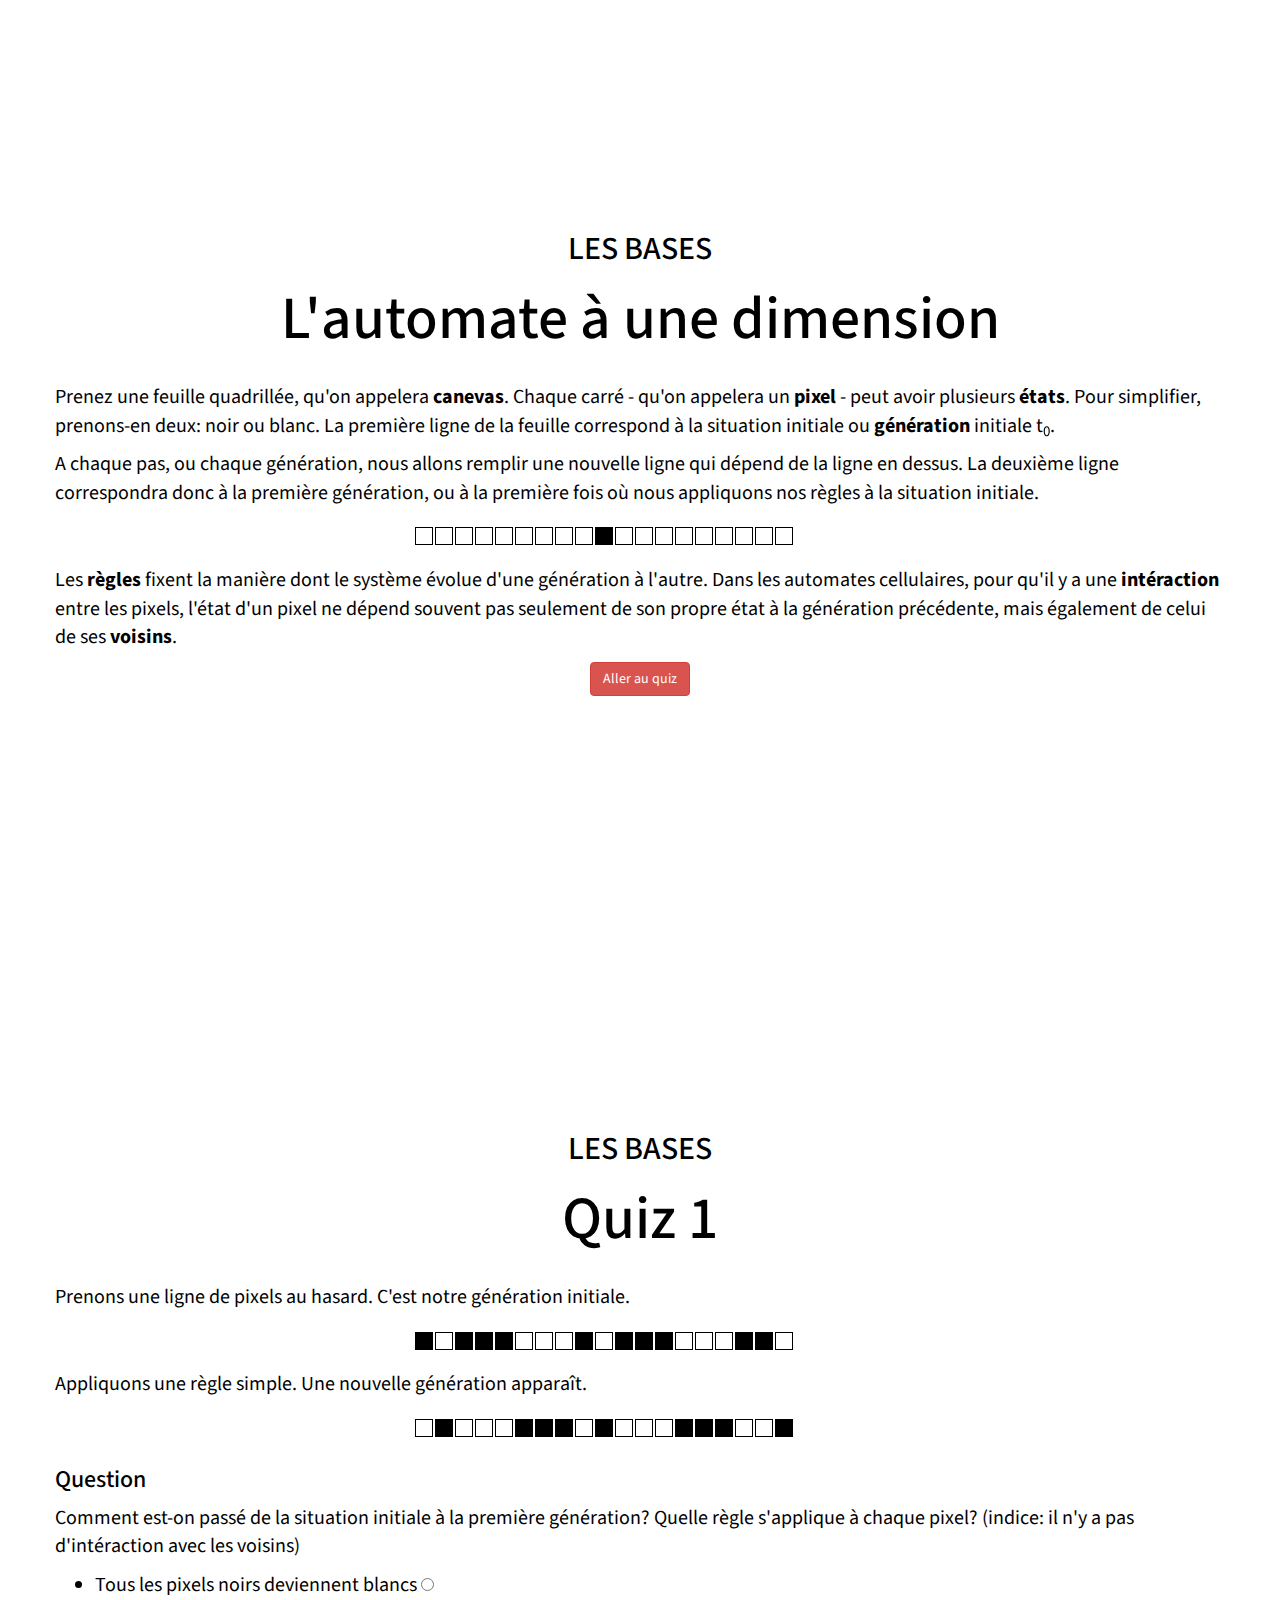
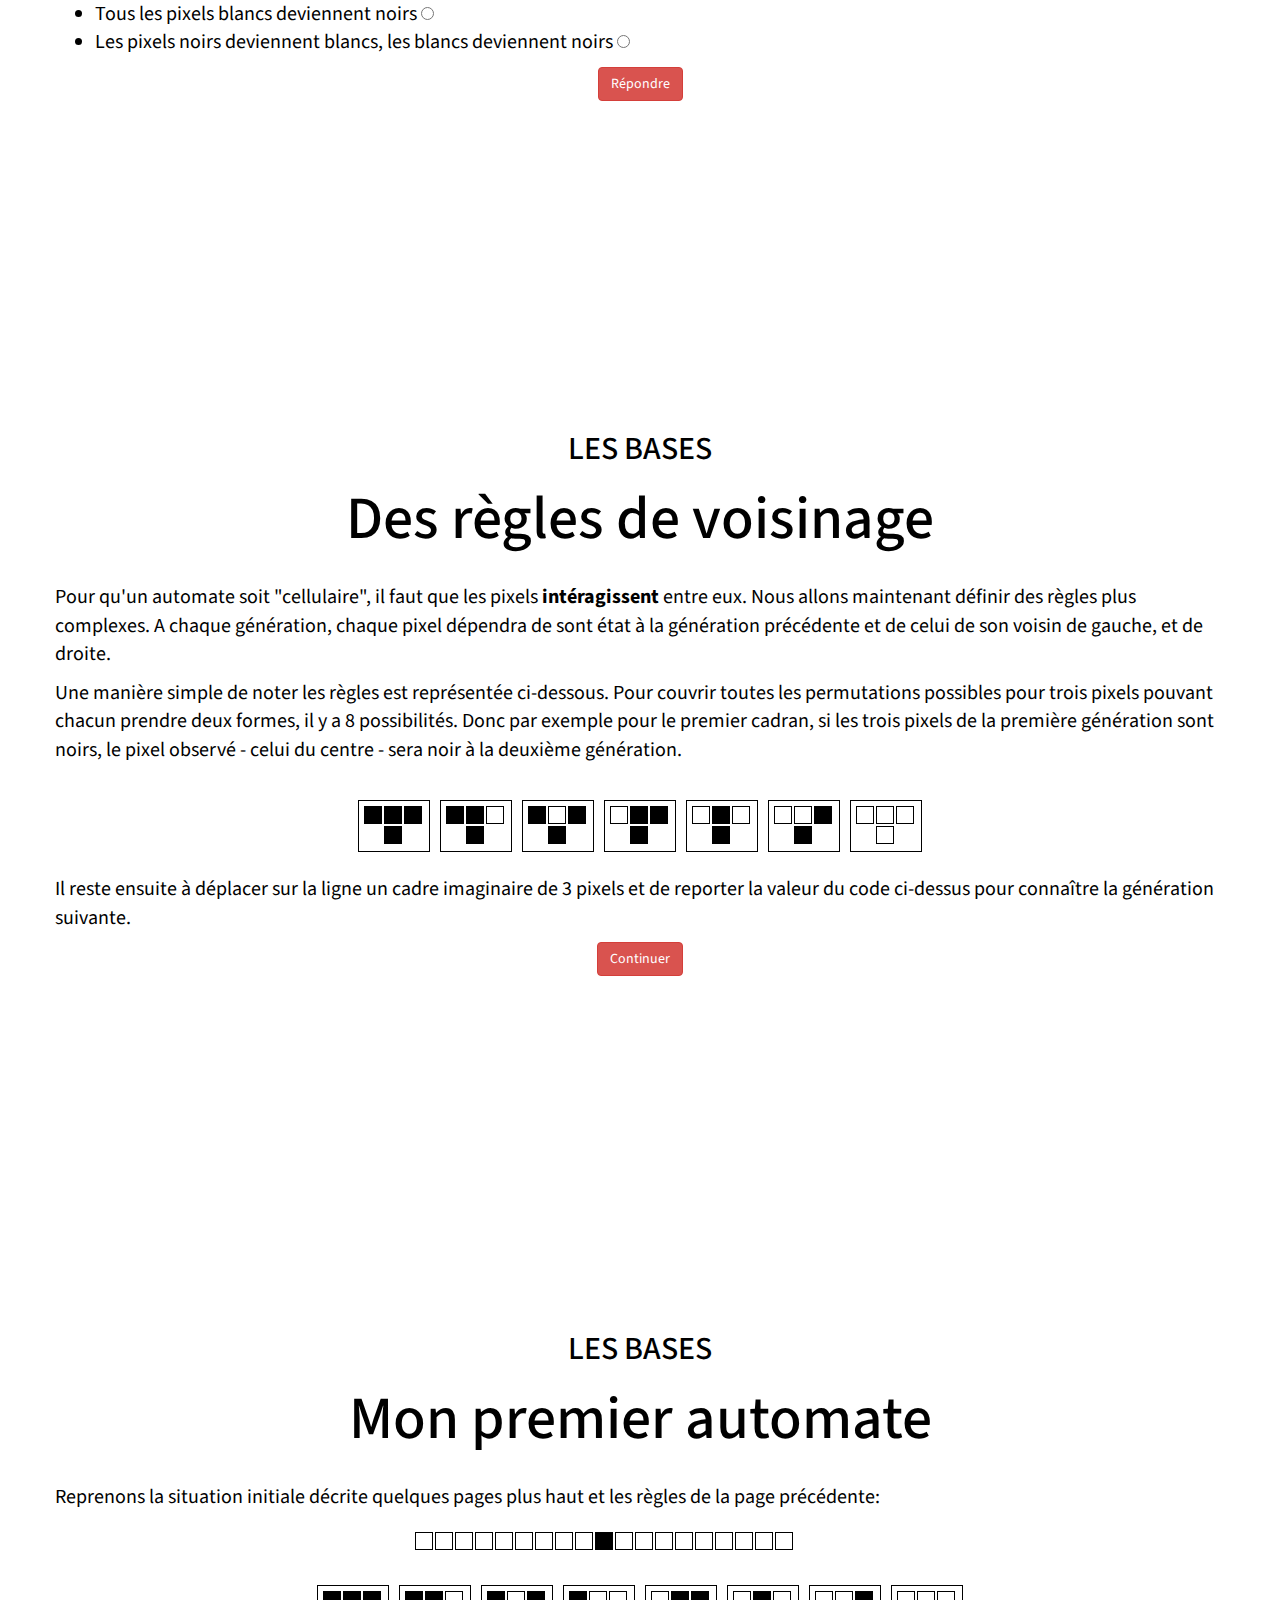
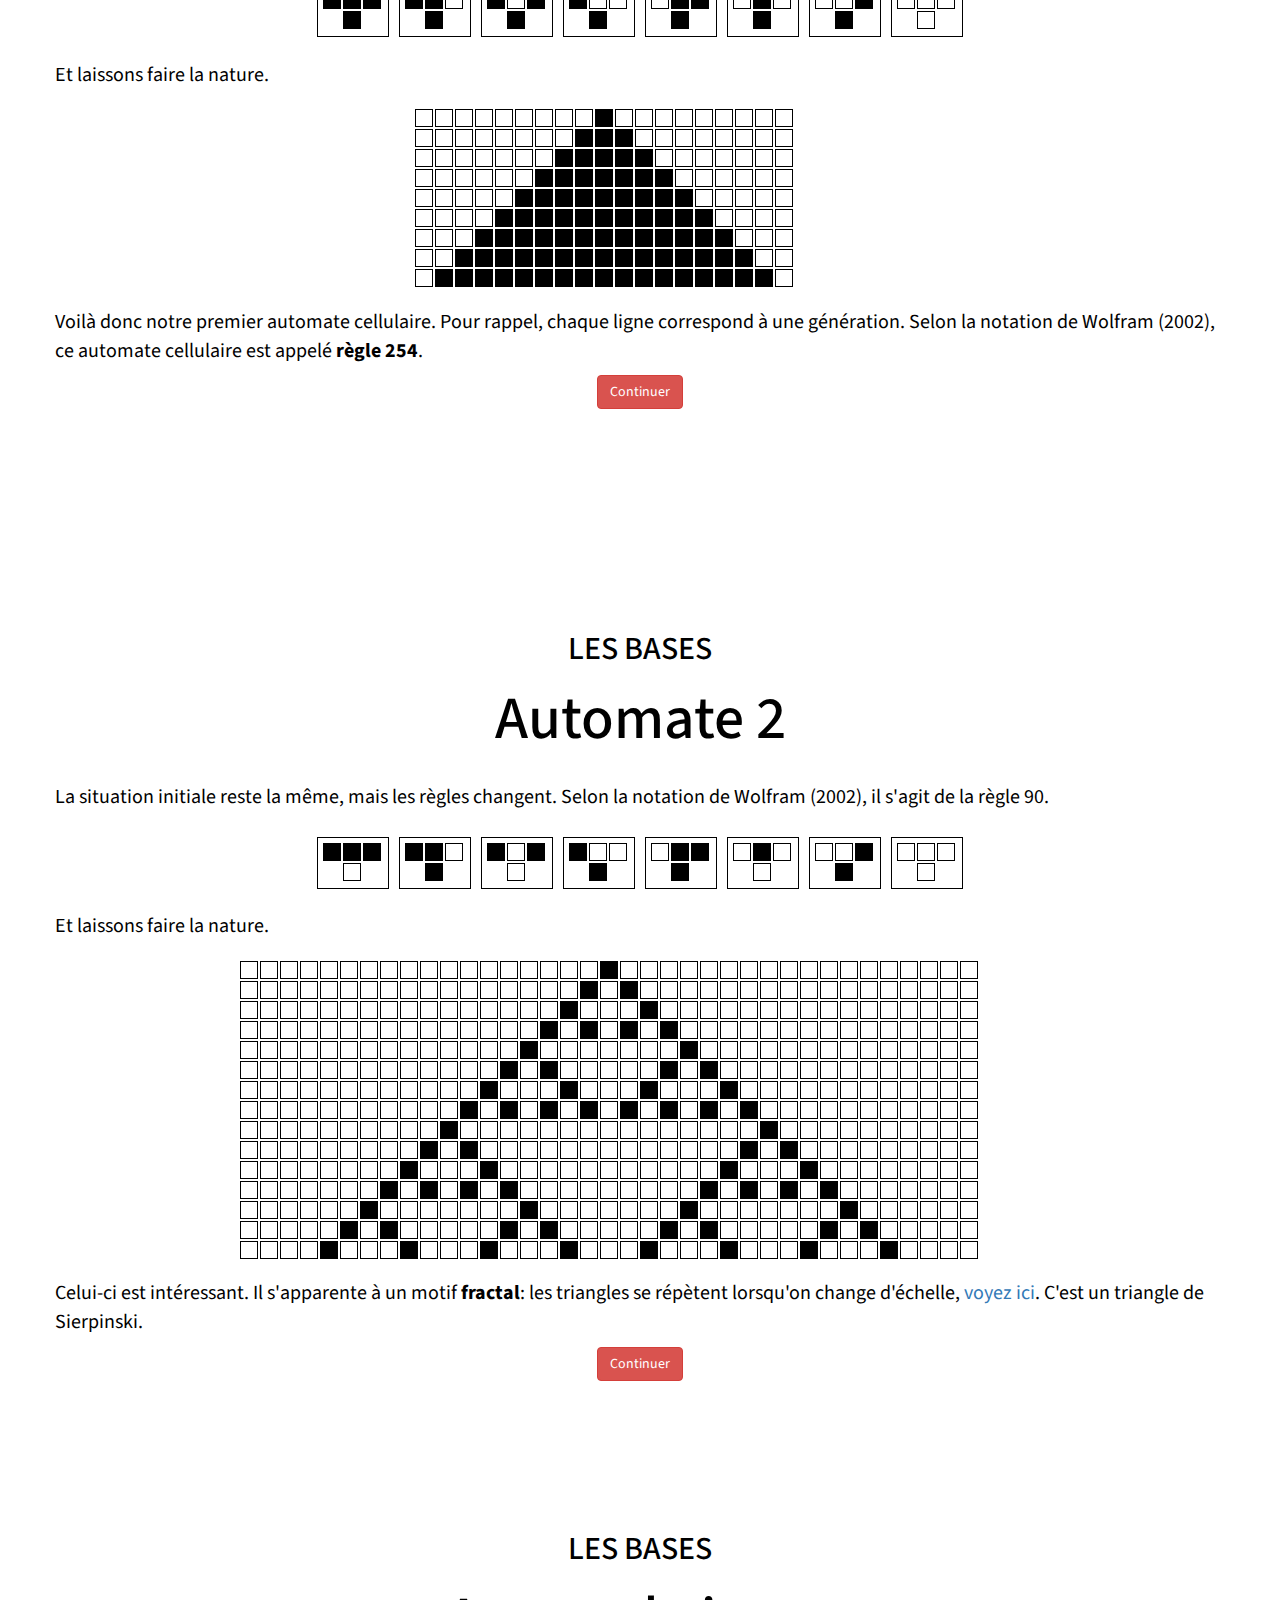
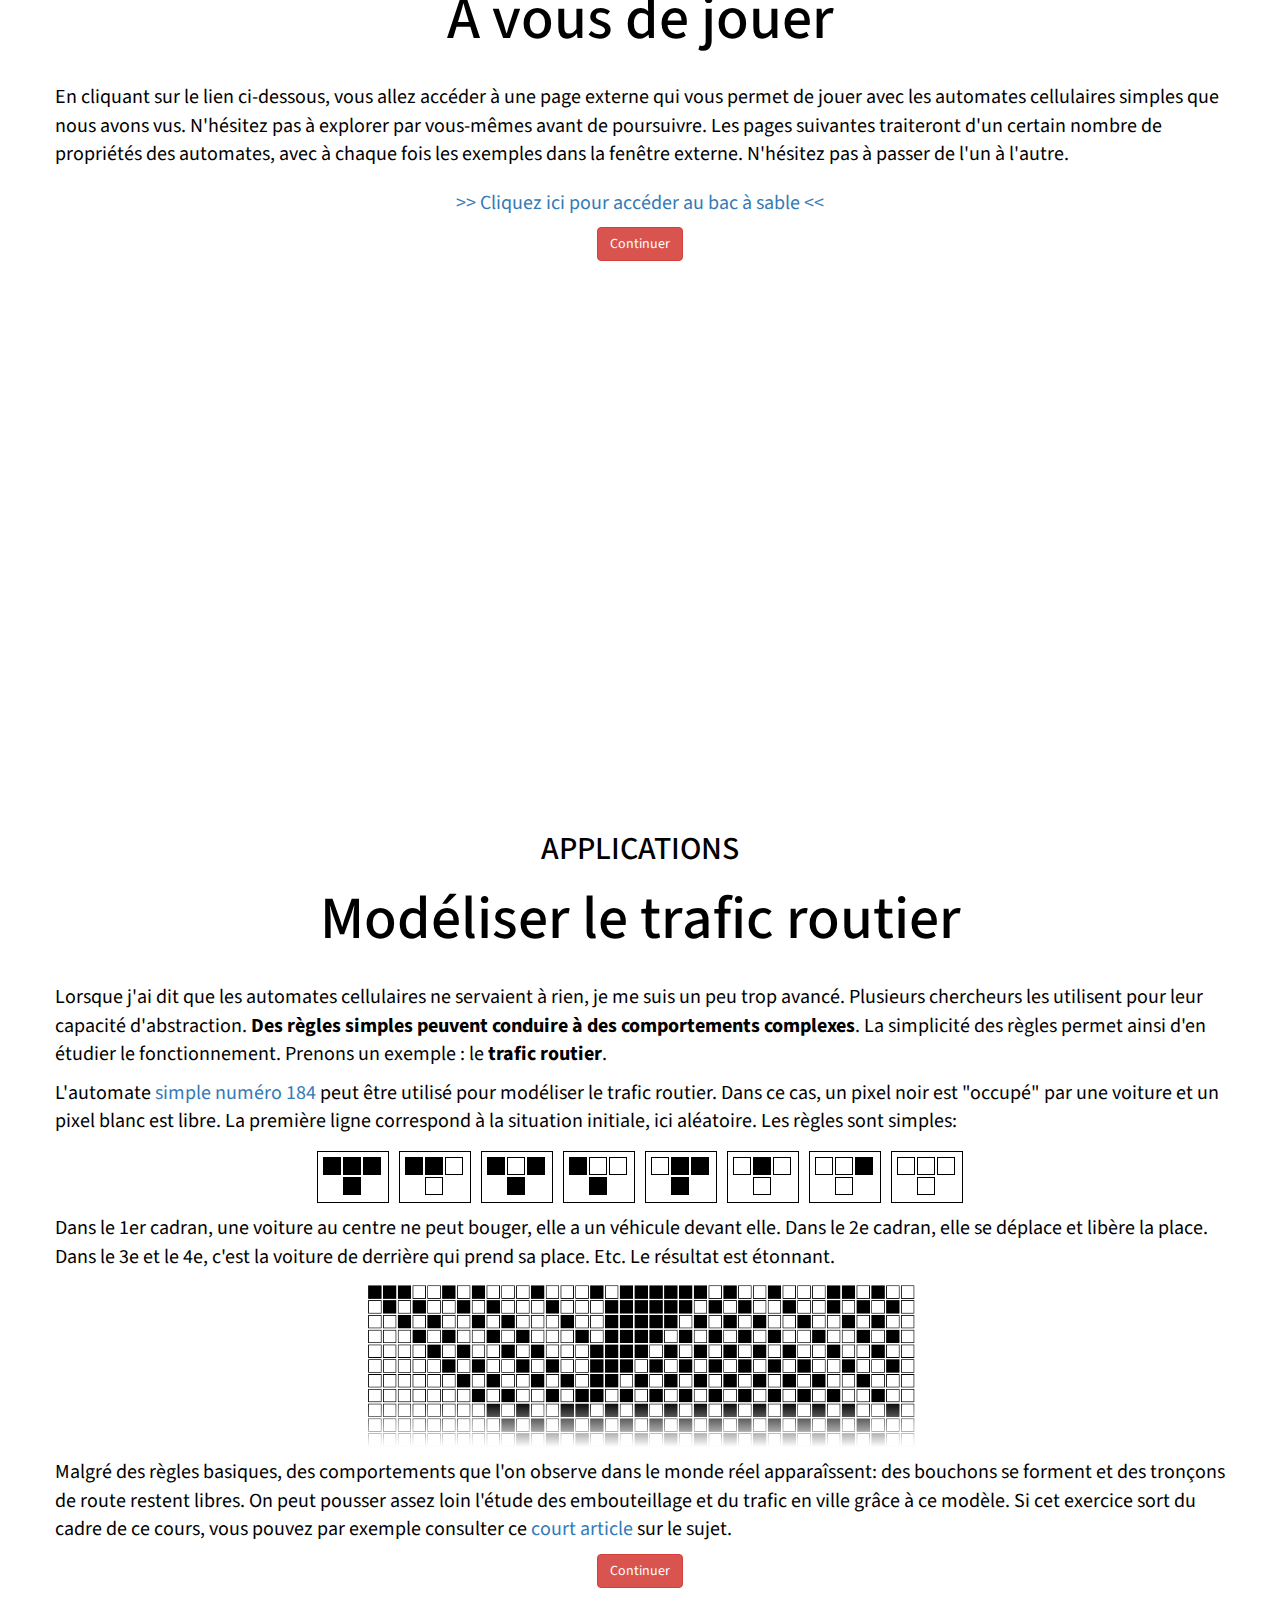
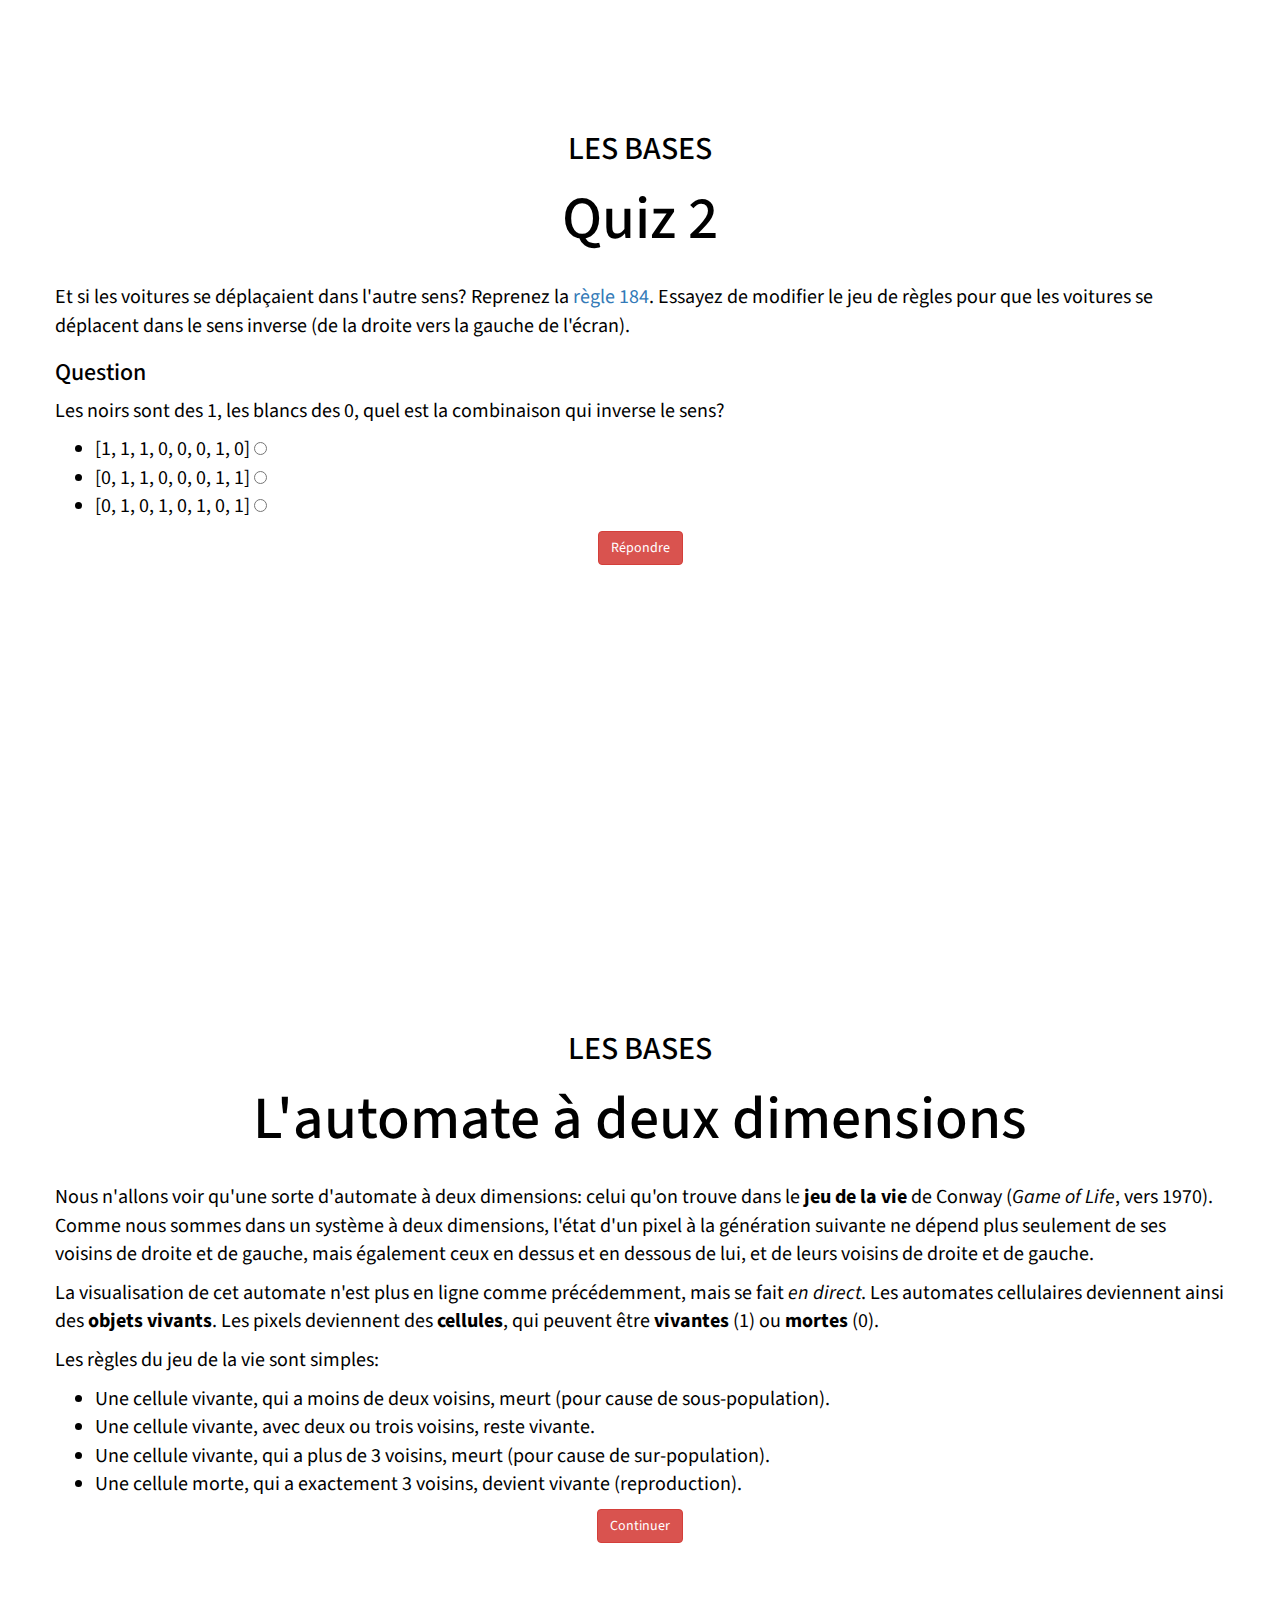
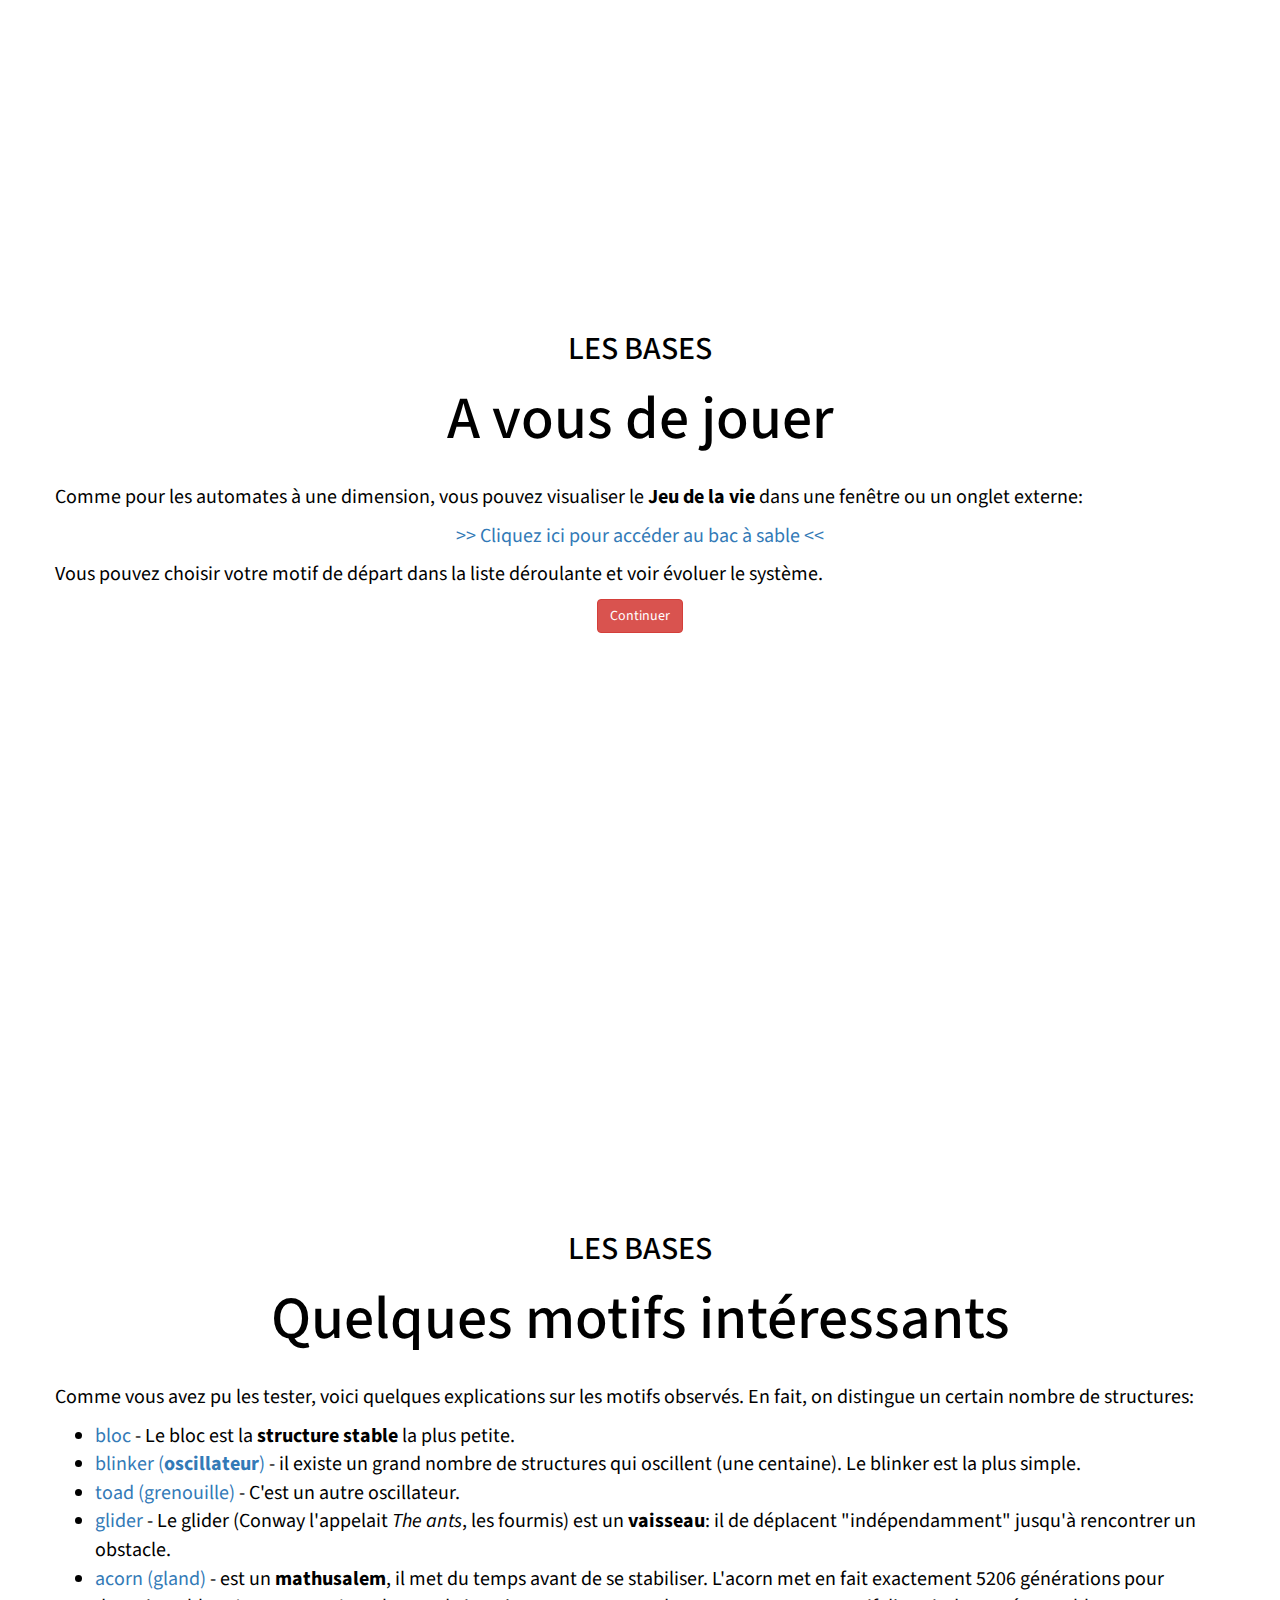
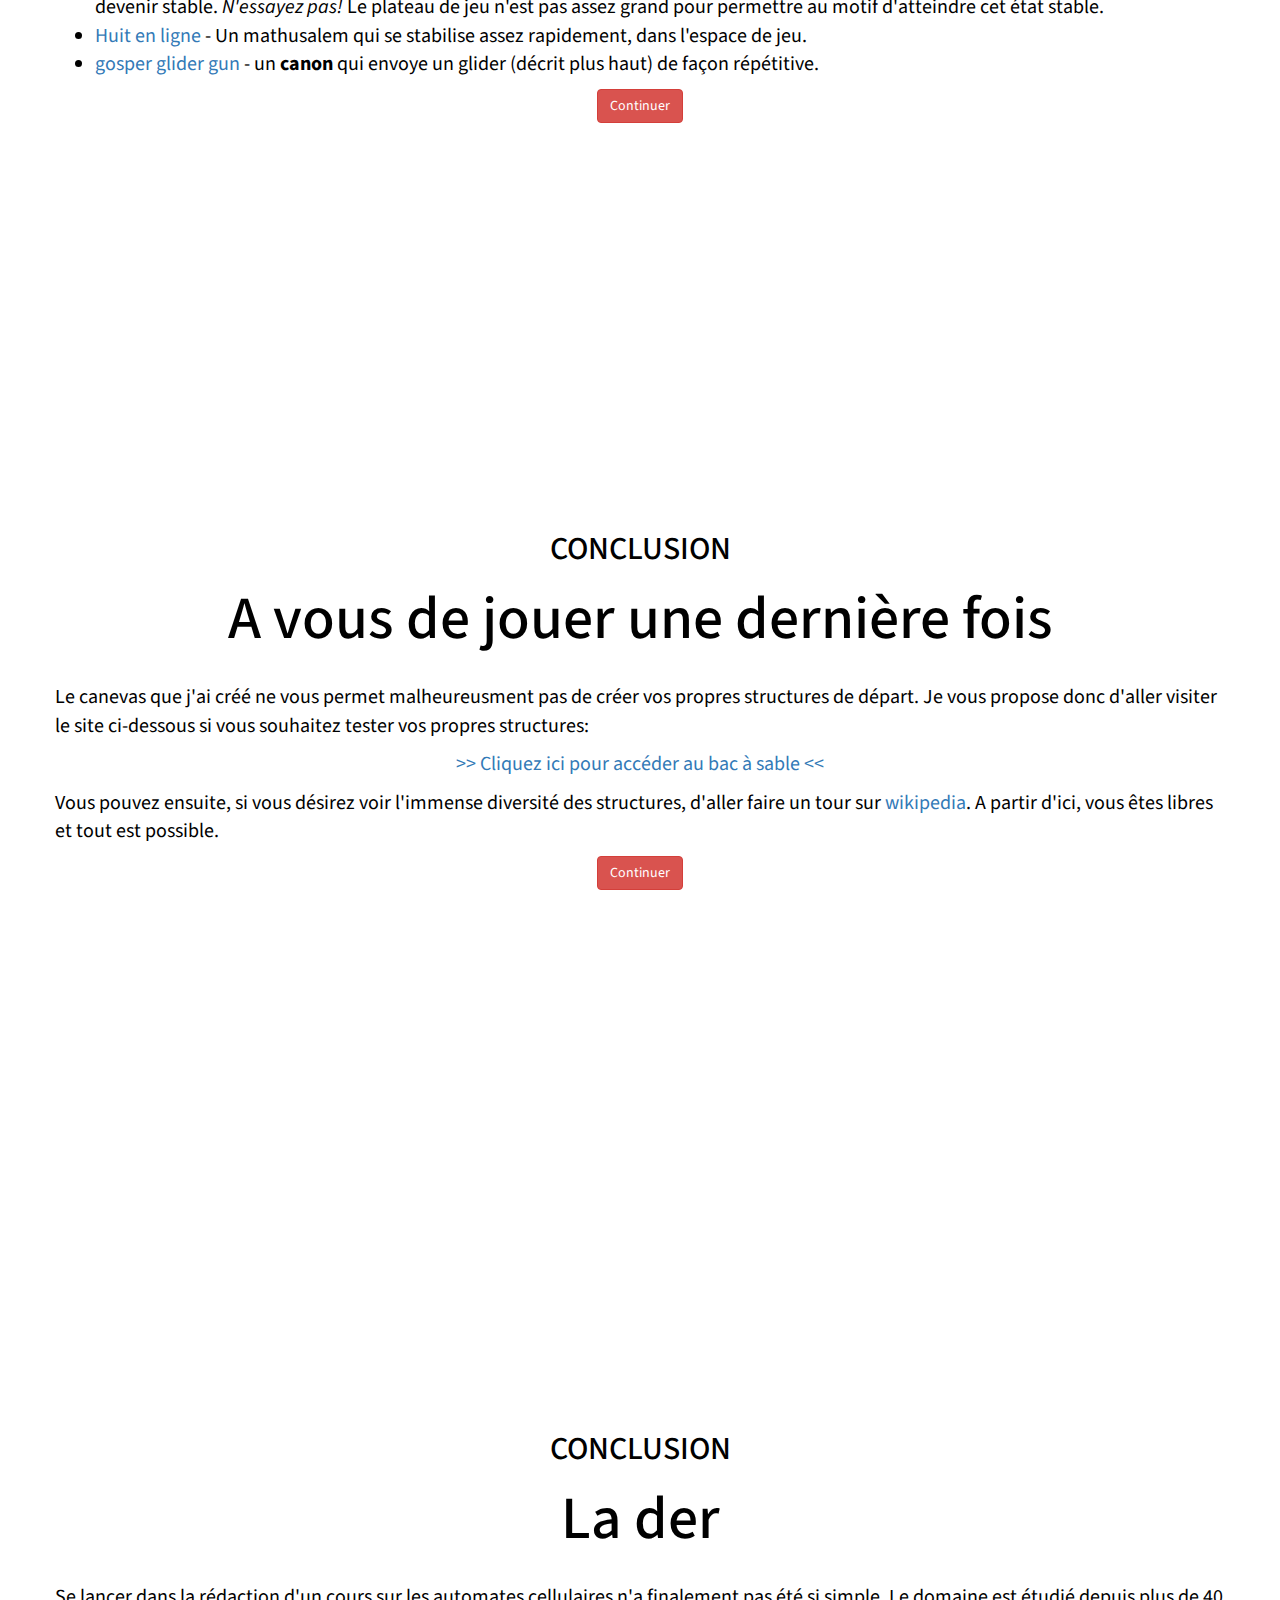
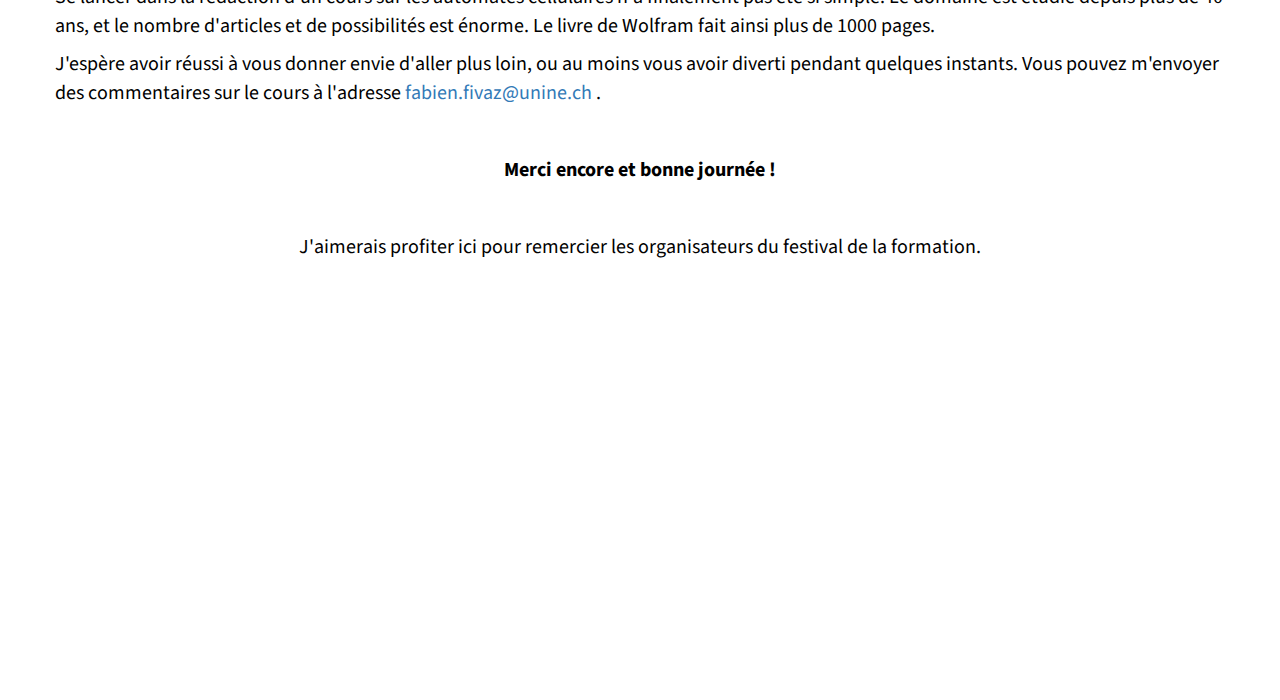
==== commit d083272c: "Last pages" ====
--- a/index.html
+++ b/index.html
@@ -74,14 +74,12 @@
             au rendez-vous.</p>
         <p>Une partie des automates cellulaires que vous testerez s'ouvriront sur une autre page (ou un autre onglet) de
             votre navigateur. Celà vous permet de suivre le cours tout en faisant les exercices à côté.</p>
-        <p>Quelques remerciements s'imposent : aux personnes qui organisent le festival de la formation. Et à Pedro
-            Verruma pour son <a href="http://pmav.eu/stuff/javascript-game-of-life-v3.1.1/">implémentation</a> du jeu de
-            la vie que vous utiliserez dans une partie du cours.</p>
         <p><b>Pendant toute la journée du 16 septembre 2016, entre 9h et 16h, je serai accessible pour des questions via
             email (<a href="mailto:fabien.fivaz@unine.ch">fabien.fivaz@unine.ch</a>) ou via twitter (<a
                     href="https://twitter.com/ffivaz">@ffivaz</a>).</b></p>
-        <div class="text-center">
-            <a href="#page1" class="btn btn-danger btn-big-top-margin">Commencer le cours</a>
+        <p><b>Suivant la taille de votre écran, vous devez parfois défiler le texte pour voir le bouton qui vous permet de passer à la page suivant.</b></p>
+        <div class="text-center">
+            <a href="#page1" class="btn btn-danger">Commencer le cours</a>
         </div>
     </div>
 </div>
@@ -117,7 +115,7 @@
             seulement de son propre état à la génération précédente, mais également de celui de ses <b>voisins</b>.</p>
 
         <div class="text-center">
-            <a href="#page2" class="btn btn-danger btn-big-top-margin">Aller au quiz</a>
+            <a href="#page2" class="btn btn-danger">Aller au quiz</a>
         </div>
     </div>
 </div>
@@ -167,7 +165,7 @@
                                                                                        type="radio"></li>
         </ul>
         <div class="text-center">
-            <button class="btn btn-danger btn-big-top-margin" id="response">Répondre</button>
+            <button class="btn btn-danger" id="response">Répondre</button>
             <br>
             <div class="reponse hidden">C'est un automate tellement simple que certains estiment que ce n'en est pas un.
                 A la
@@ -199,8 +197,8 @@
             génération précédente et de celui de son voisin de gauche, et de droite.</p>
         <p>Une manière simple de noter les règles est représentée ci-dessous. Pour couvrir toutes les permutations
             possibles pour trois pixels pouvant chacun prendre deux formes, il y a 8 possibilités. Donc par exemple pour
-            le premier cadran, si les trois pixels de la génération t<sub>1</sub> sont noirs, le pixel observé - celui
-            du centre - sera noir à la génération t<sub>2</sub>.</p>
+            le premier cadran, si les trois pixels de la première génération sont noirs, le pixel observé - celui
+            du centre - sera noir à la deuxième génération.</p>
         <p id="ruleGroup1" class="text-center" style="margin-top: 30px;">
         </p>
         <p>Il reste ensuite à déplacer sur la ligne un cadre imaginaire de 3 pixels et de reporter la valeur du code
@@ -269,7 +267,7 @@
 
         </script>
         <div class="text-center">
-            <a href="#page4" class="btn btn-danger btn-big-top-margin">Continuer</a>
+            <a href="#page4" class="btn btn-danger">Continuer</a>
         </div>
     </div>
 </div>
@@ -405,7 +403,7 @@
         <p>Voilà donc notre premier automate cellulaire. Pour rappel, chaque ligne correspond à une génération. Selon la
             notation de Wolfram (2002), ce automate cellulaire est appelé <b>règle 254</b>.</p>
         <div class="text-center">
-            <a href="#page5" class="btn btn-danger btn-big-top-margin">Continuer</a>
+            <a href="#page5" class="btn btn-danger">Continuer</a>
         </div>
     </div>
 </div>
@@ -532,7 +530,7 @@
             change d'échelle, <a href="https://commons.wikimedia.org/wiki/File:Sierpinski_triangle.svg" target="_blank">voyez
                 ici</a>. C'est un triangle de Sierpinski.</p>
         <div class="text-center">
-            <a href="#page6" class="btn btn-danger btn-big-top-margin">Continuer</a>
+            <a href="#page6" class="btn btn-danger">Continuer</a>
         </div>
     </div>
 </div>
@@ -562,13 +560,13 @@
             <a href="#page7" class="btn btn-danger btn-big-top-margin hidden" id="yesIAm">La suite</a>
         </div>
         <div class="text-center">
-            <button class="btn btn-danger btn-big-top-margin" id="areYouSure">Continuer</button>
+            <button class="btn btn-danger" id="areYouSure">Continuer</button>
         </div>
         <script>
             var ays = document.getElementById('areYouSure');
             ays.addEventListener('click', function () {
                 document.getElementById('texteCache').className = '';
-                document.getElementById('yesIAm').className = 'btn btn-danger btn-big-top-margin';
+                document.getElementById('yesIAm').className = 'btn btn-danger';
                 document.getElementById('areYouSure').className += ' hidden';
             });
         </script>
@@ -625,13 +623,13 @@
             Etc. Le résultat est étonnant.</p>
         <p class="text-center"><img src="images/rule184_example.png" width="555"></p>
         <p>Malgré des règles basiques, des comportements que l'on observe dans le monde réel apparaîssent: des bouchons
-            se forment et des tronçons de route reste libre. On peut pousser assez loin l'étude des embouteillage et du
+            se forment et des tronçons de route restent libres. On peut pousser assez loin l'étude des embouteillage et du
             trafic en ville grâce à ce modèle. Si cet exercice sort du cadre de ce cours, vous pouvez par exemple
             consulter ce <a
                     href="https://wireworld2014.wordpress.com/2014/03/17/un-exemple-dautomate-cellulaire-le-modele-de-nagel-schreckenberg/"
                     target="_blank">court article</a> sur le sujet.</p>
         <div class="text-center">
-            <a href="#page8" class="btn btn-danger btn-big-top-margin">Continuer</a>
+            <a href="#page8" class="btn btn-danger">Continuer</a>
         </div>
     </div>
 </div>
@@ -653,7 +651,7 @@
                                                 type="radio"></li>
         </ul>
         <div class="text-center">
-            <button class="btn btn-danger btn-big-top-margin" id="response2">Répondre</button>
+            <button class="btn btn-danger" id="response2">Répondre</button>
             <br>
             <div class="reponse2 hidden"><br>
                 <a href="#page9" id="linkToPage9">Passons aux choses sérieuses</a>
@@ -695,7 +693,7 @@
             <li>Une cellule morte, qui a exactement 3 voisins, devient vivante (reproduction).</li>
         </ul>
         <div class="text-center">
-            <a href="#page10" class="btn btn-danger btn-big-top-margin">Continuer</a>
+            <a href="#page10" class="btn btn-danger">Continuer</a>
         </div>
     </div>
 </div>
@@ -710,7 +708,7 @@
             << </a></p>
         <p>Vous pouvez choisir votre motif de départ dans la liste déroulante et voir évoluer le système.</p>
         <div class="text-center">
-            <a href="#page11" class="btn btn-danger btn-big-top-margin">Continuer</a>
+            <a href="#page11" class="btn btn-danger">Continuer</a>
         </div>
     </div>
 </div>
@@ -722,7 +720,7 @@
         <p>Comme vous avez pu les tester, voici quelques explications sur les motifs observés. En fait, on distingue un certain nombre de structures:</p>
         <ul>
             <li><a href="game_of_life.html?bloc" target="_blank">bloc</a> - Le bloc est la <b>structure stable</b> la plus petite.</li>
-            <li><a href="game_of_life.html?blinker" target="_blank">blinker (<b>oscillateur</b>)</a> - il existe un grand nombre de structures qui se oscillent (une centaine). Le blinker est la plus simple.</li>
+            <li><a href="game_of_life.html?blinker" target="_blank">blinker (<b>oscillateur</b>)</a> - il existe un grand nombre de structures qui oscillent (une centaine). Le blinker est la plus simple.</li>
             <li><a href="game_of_life.html?toad" target="_blank">toad (grenouille)</a> - C'est un autre oscillateur.</li>
             <li><a href="game_of_life.html?glider" target="_blank">glider</a> - Le glider (Conway l'appelait <i>The ants</i>, les fourmis) est un <b>vaisseau</b>: il de déplacent "indépendamment" jusqu'à rencontrer un obstacle.</li>
             <li><a href="game_of_life.html?acorn" target="_blank">acorn (gland)</a> - est un <b>mathusalem</b>, il met du temps avant de se stabiliser. L'acorn met en fait exactement 5206 générations pour devenir stable. <i>N'essayez pas!</i> Le plateau de jeu n'est pas assez grand pour permettre au motif d'atteindre cet état stable.</li>
@@ -730,7 +728,7 @@
             <li><a href="game_of_life.html?gosper-glider-gun" target="_blank">gosper glider gun</a> - un <b>canon</b> qui envoye un glider (décrit plus haut) de façon répétitive.</li>
         </ul>
         <div class="text-center">
-            <a href="#page12" class="btn btn-danger btn-big-top-margin">Continuer</a>
+            <a href="#page12" class="btn btn-danger">Continuer</a>
         </div>
     </div>
 </div>
@@ -744,7 +742,7 @@
             << </a></p>
         <p>Vous pouvez ensuite, si vous désirez voir l'immense diversité des structures, d'aller faire un tour sur <a href="https://fr.wikipedia.org/wiki/Jeu_de_la_vie">wikipedia</a>. A partir d'ici, vous êtes libres et tout est possible.</p>
         <div class="text-center">
-            <a href="#page13" class="btn btn-danger btn-big-top-margin">Continuer</a>
+            <a href="#page13" class="btn btn-danger">Continuer</a>
         </div>
     </div>
 </div>
@@ -755,7 +753,10 @@
         <h1>La der</h1>
         <p>Se lancer dans la rédaction d'un cours sur les automates cellulaires n'a finalement pas été si simple. Le domaine est étudié depuis plus de 40 ans, et le nombre d'articles et de possibilités est énorme. Le livre de Wolfram fait ainsi plus de 1000 pages.</p>
         <p>J'espère avoir réussi à vous donner envie d'aller plus loin, ou au moins vous avoir diverti pendant quelques instants. Vous pouvez m'envoyer des commentaires sur le cours à l'adresse <a href="mailto:fabien.fivaz@unine.ch">fabien.fivaz@unine.ch</a> .</p>
+        <p>&nbsp;</p>
         <p class="text-center"><b>Merci encore et bonne journée !</b></p>
+        <p>&nbsp;</p>
+        <p class="text-center">J'aimerais profiter ici pour remercier les organisateurs du festival de la formation.</p>
     </div>
 </div>
 
--- a/css/style.css
+++ b/css/style.css
@@ -41,7 +41,7 @@
 .main h1 {
     text-align: center;
     font-size: 60px;
-    margin-bottom: 1em;
+    margin-bottom: 0.5em;
 }
 
 .main h2 {
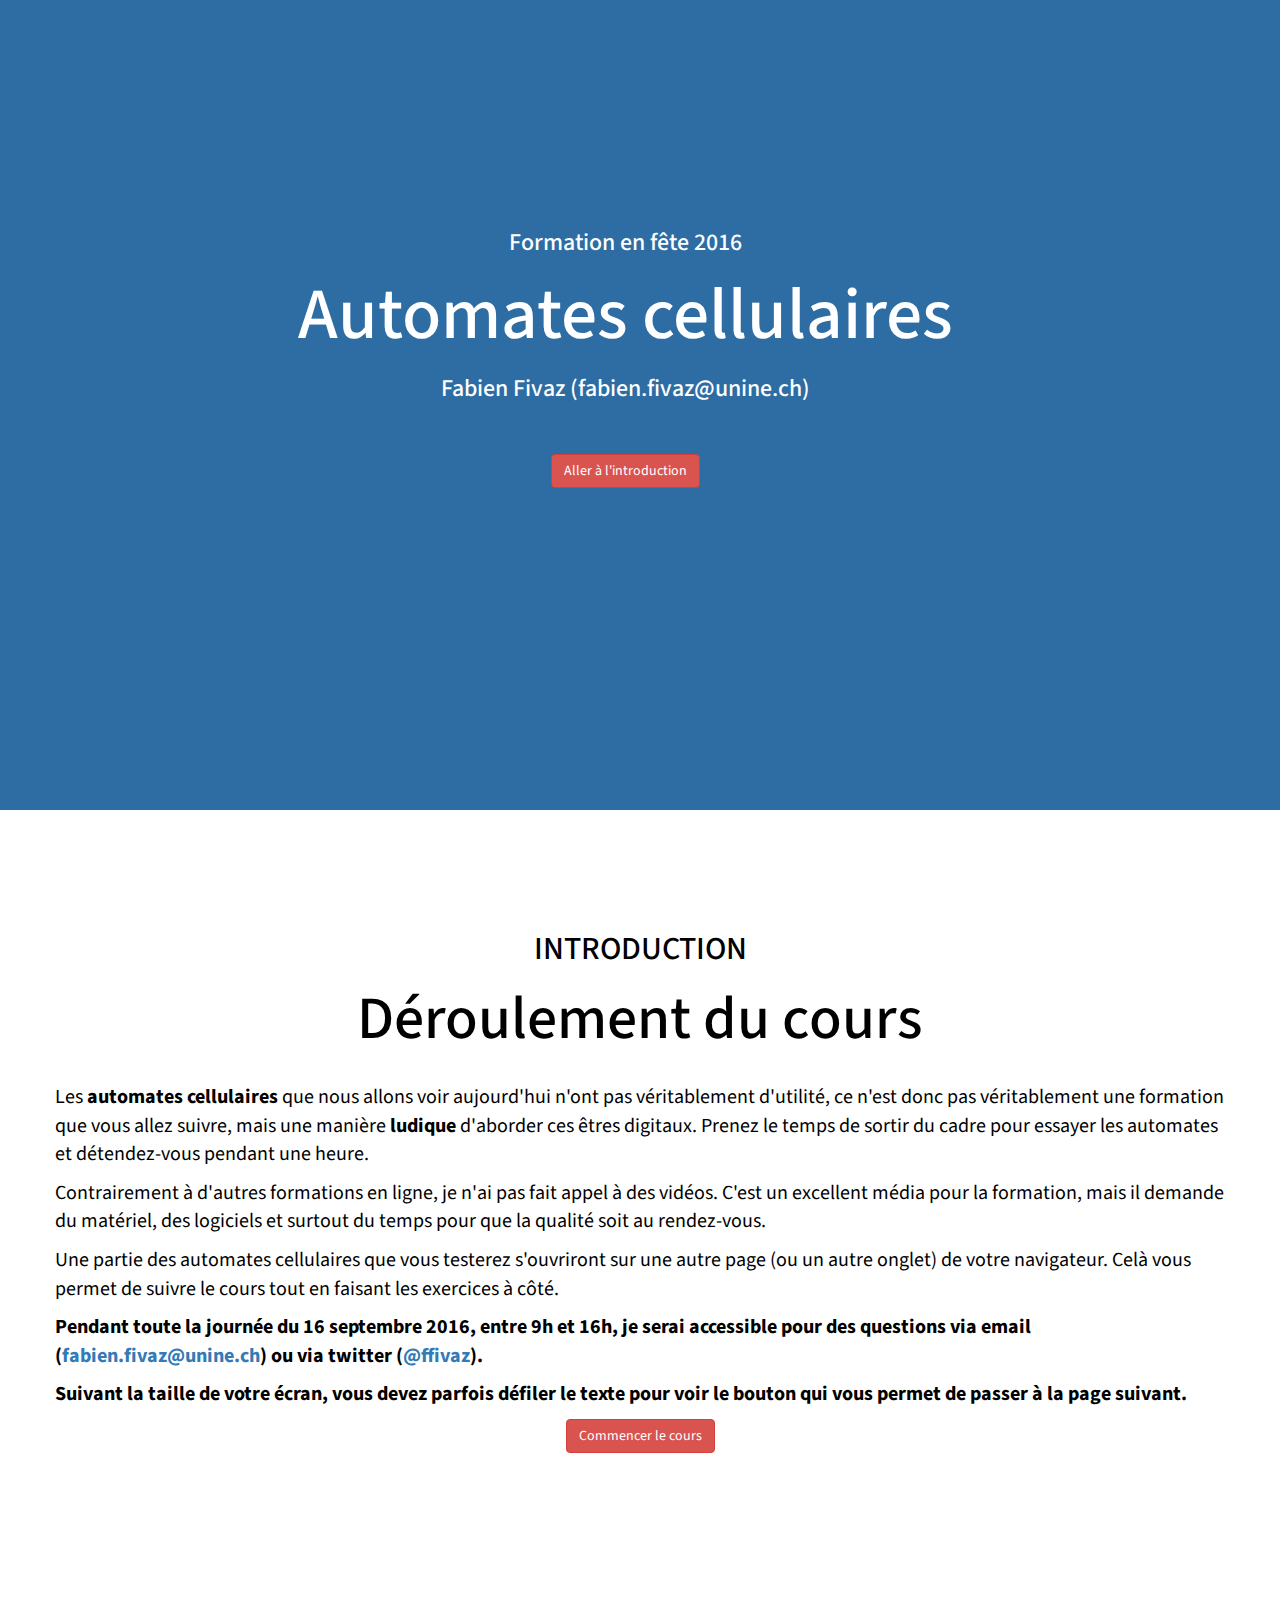
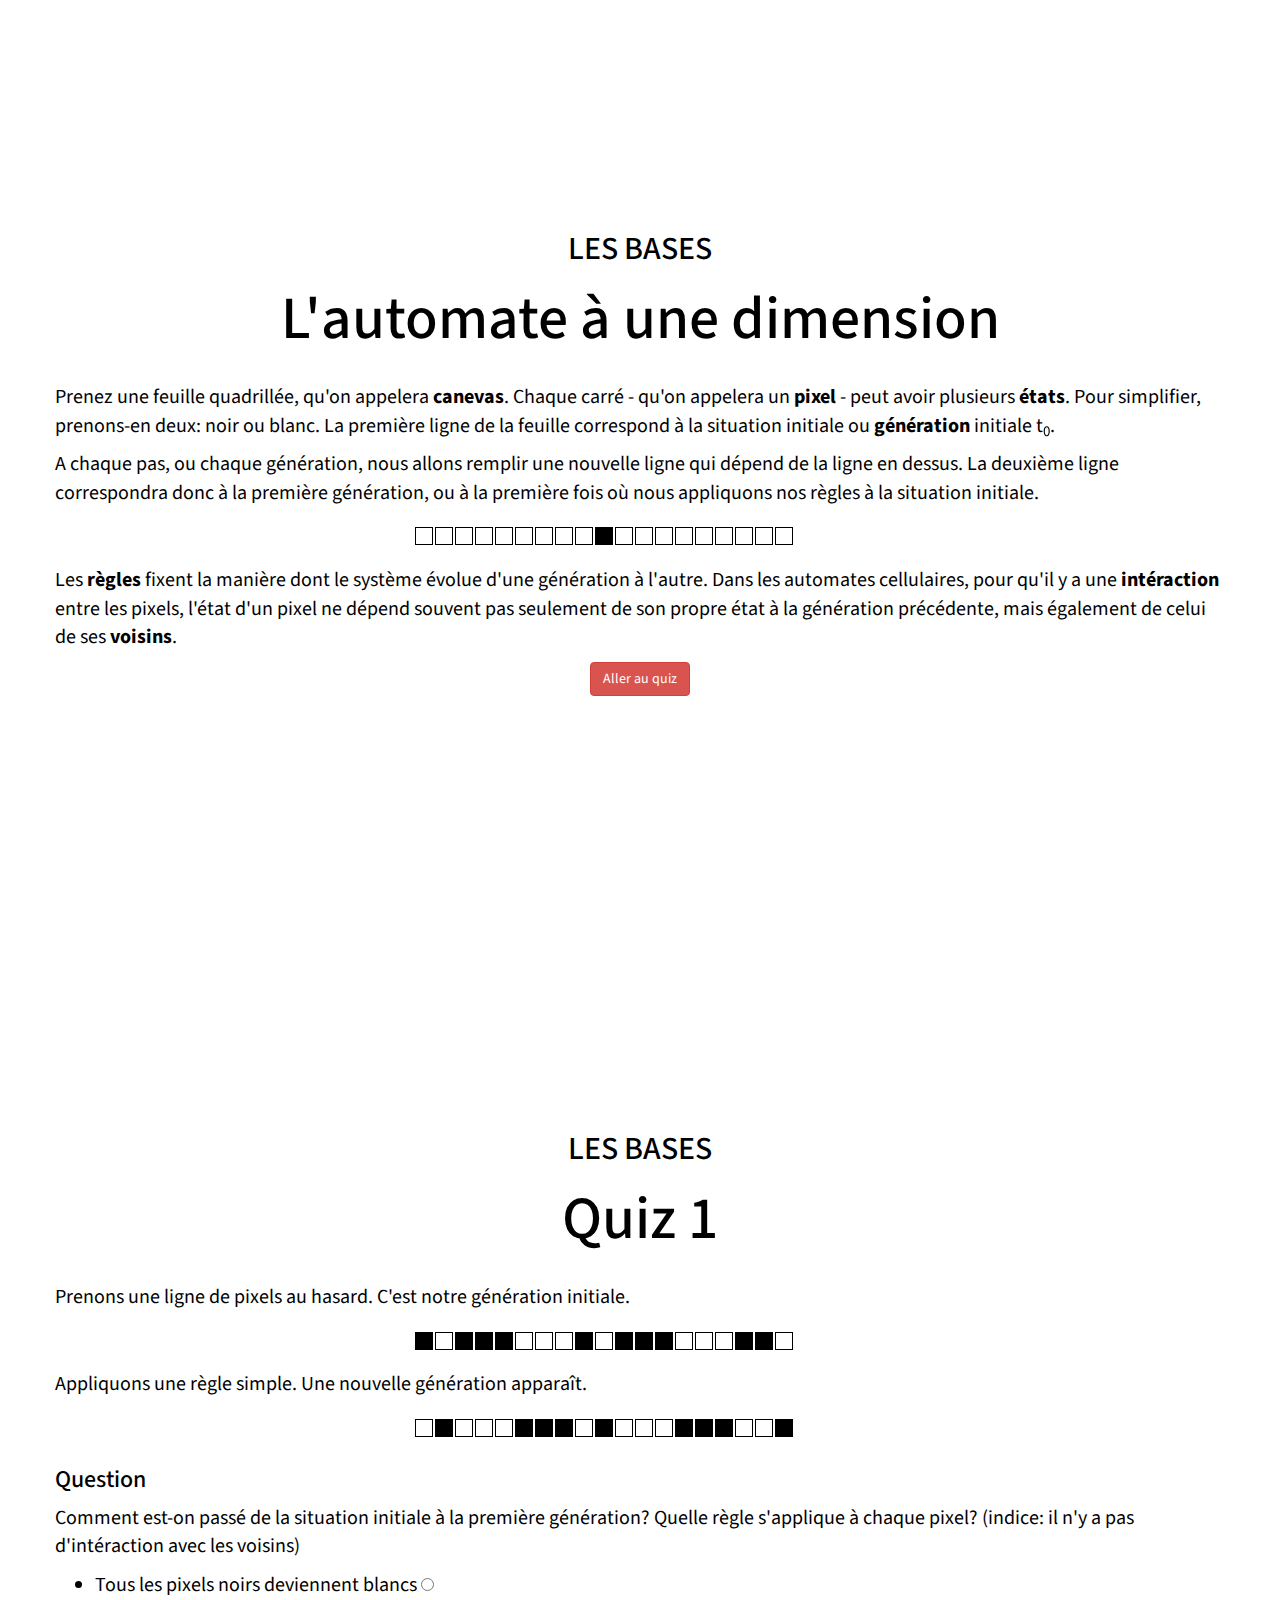
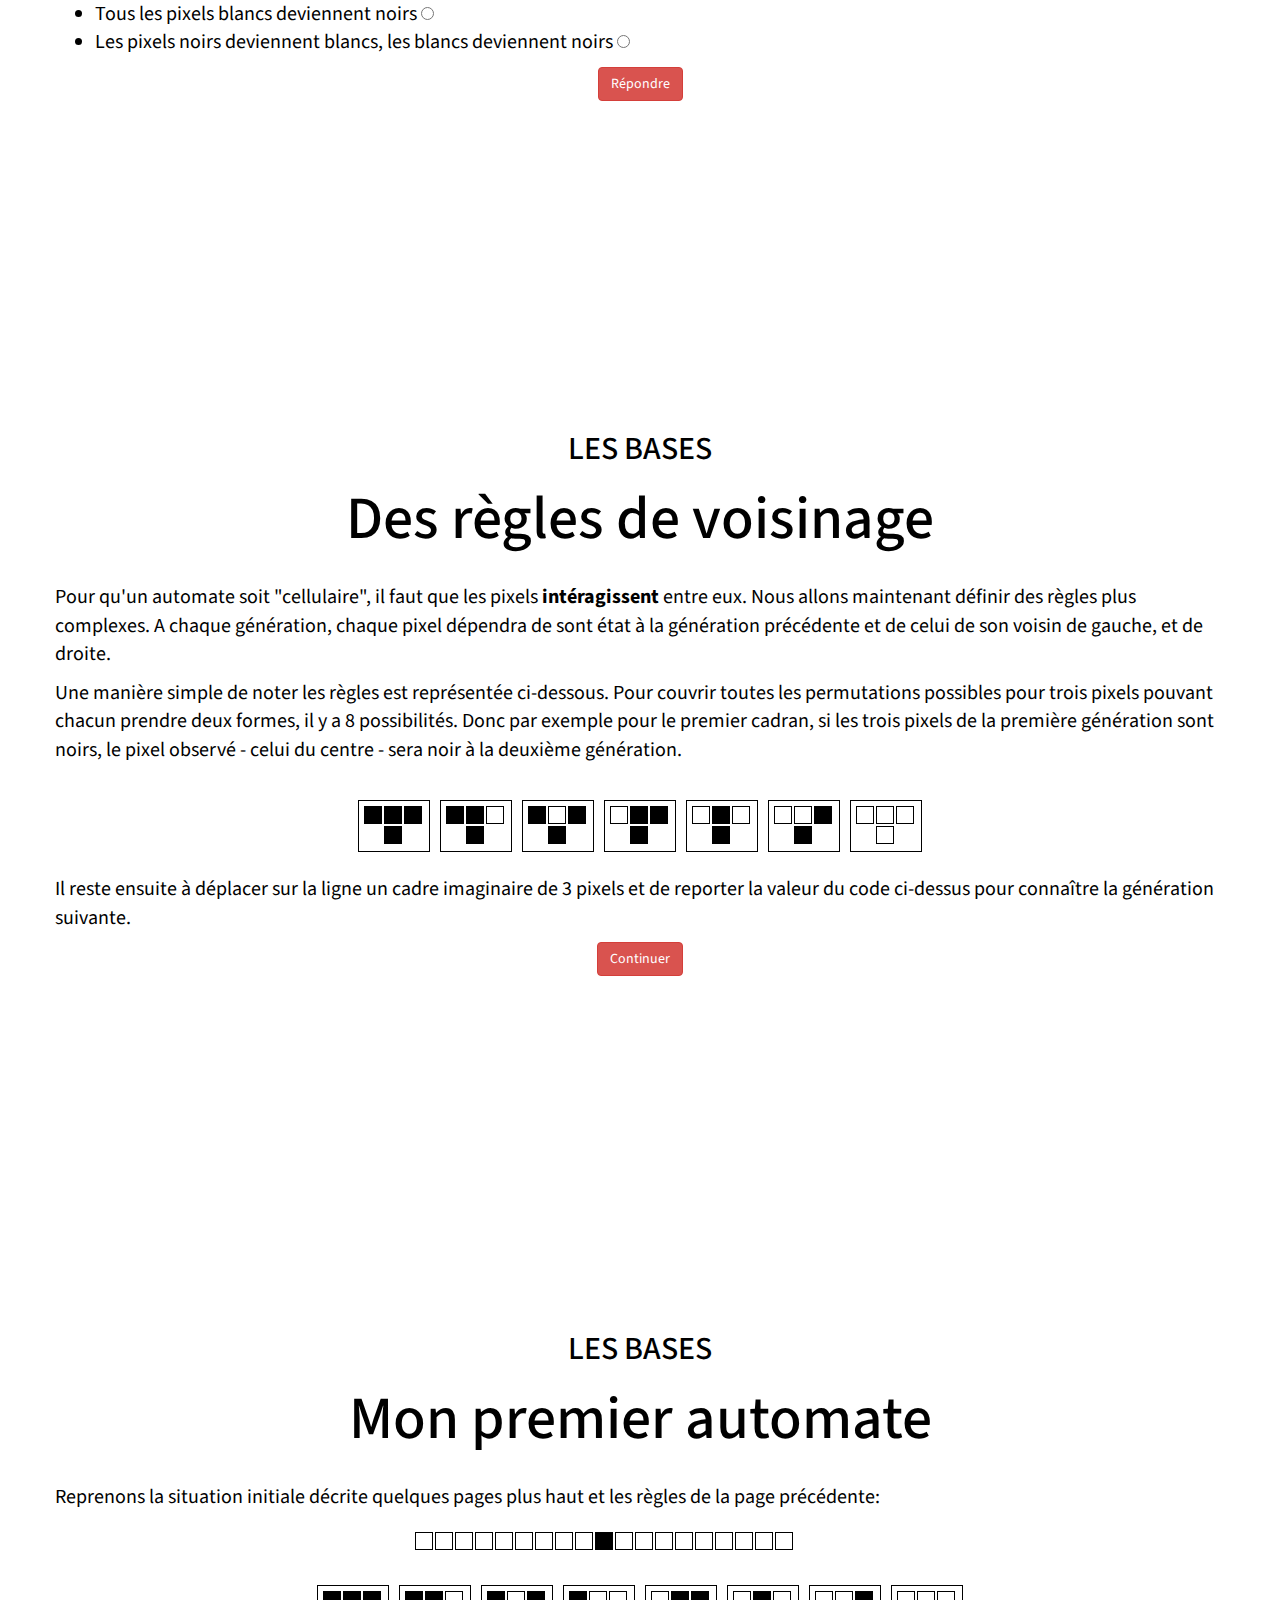
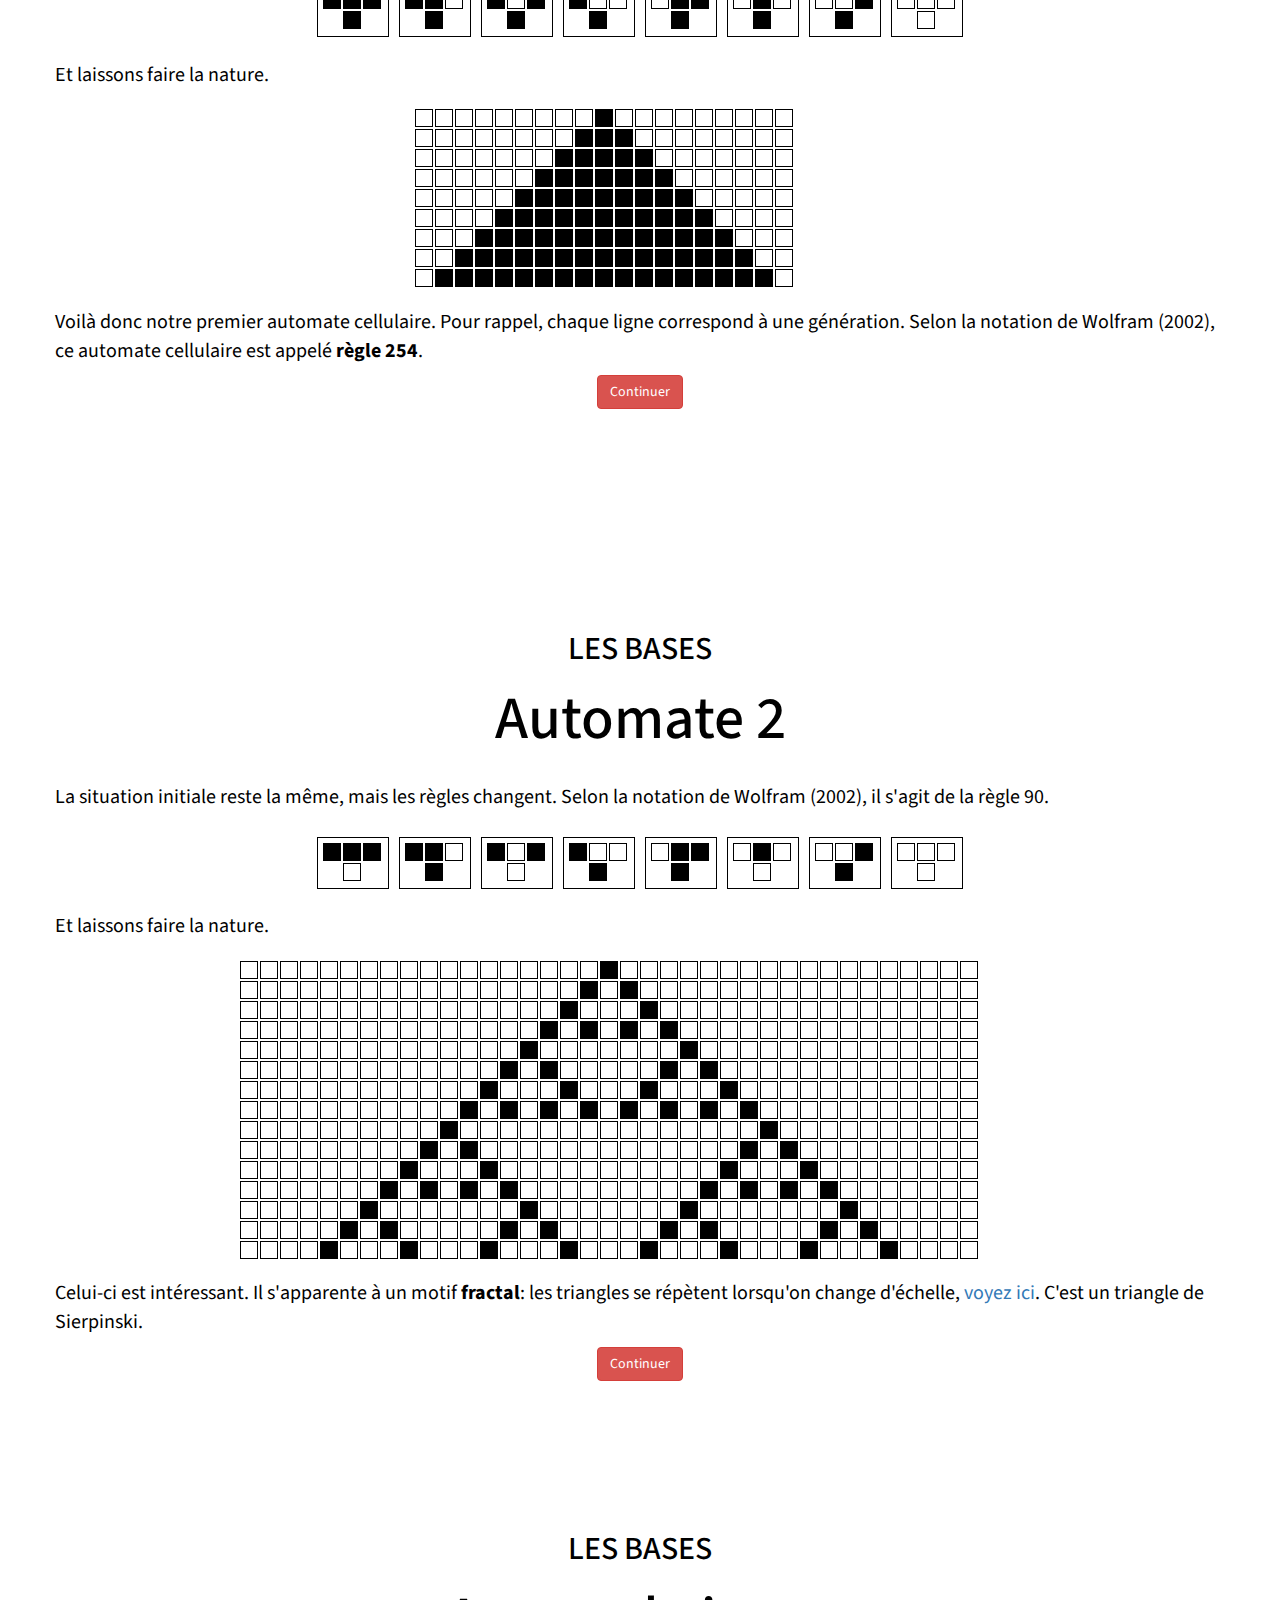
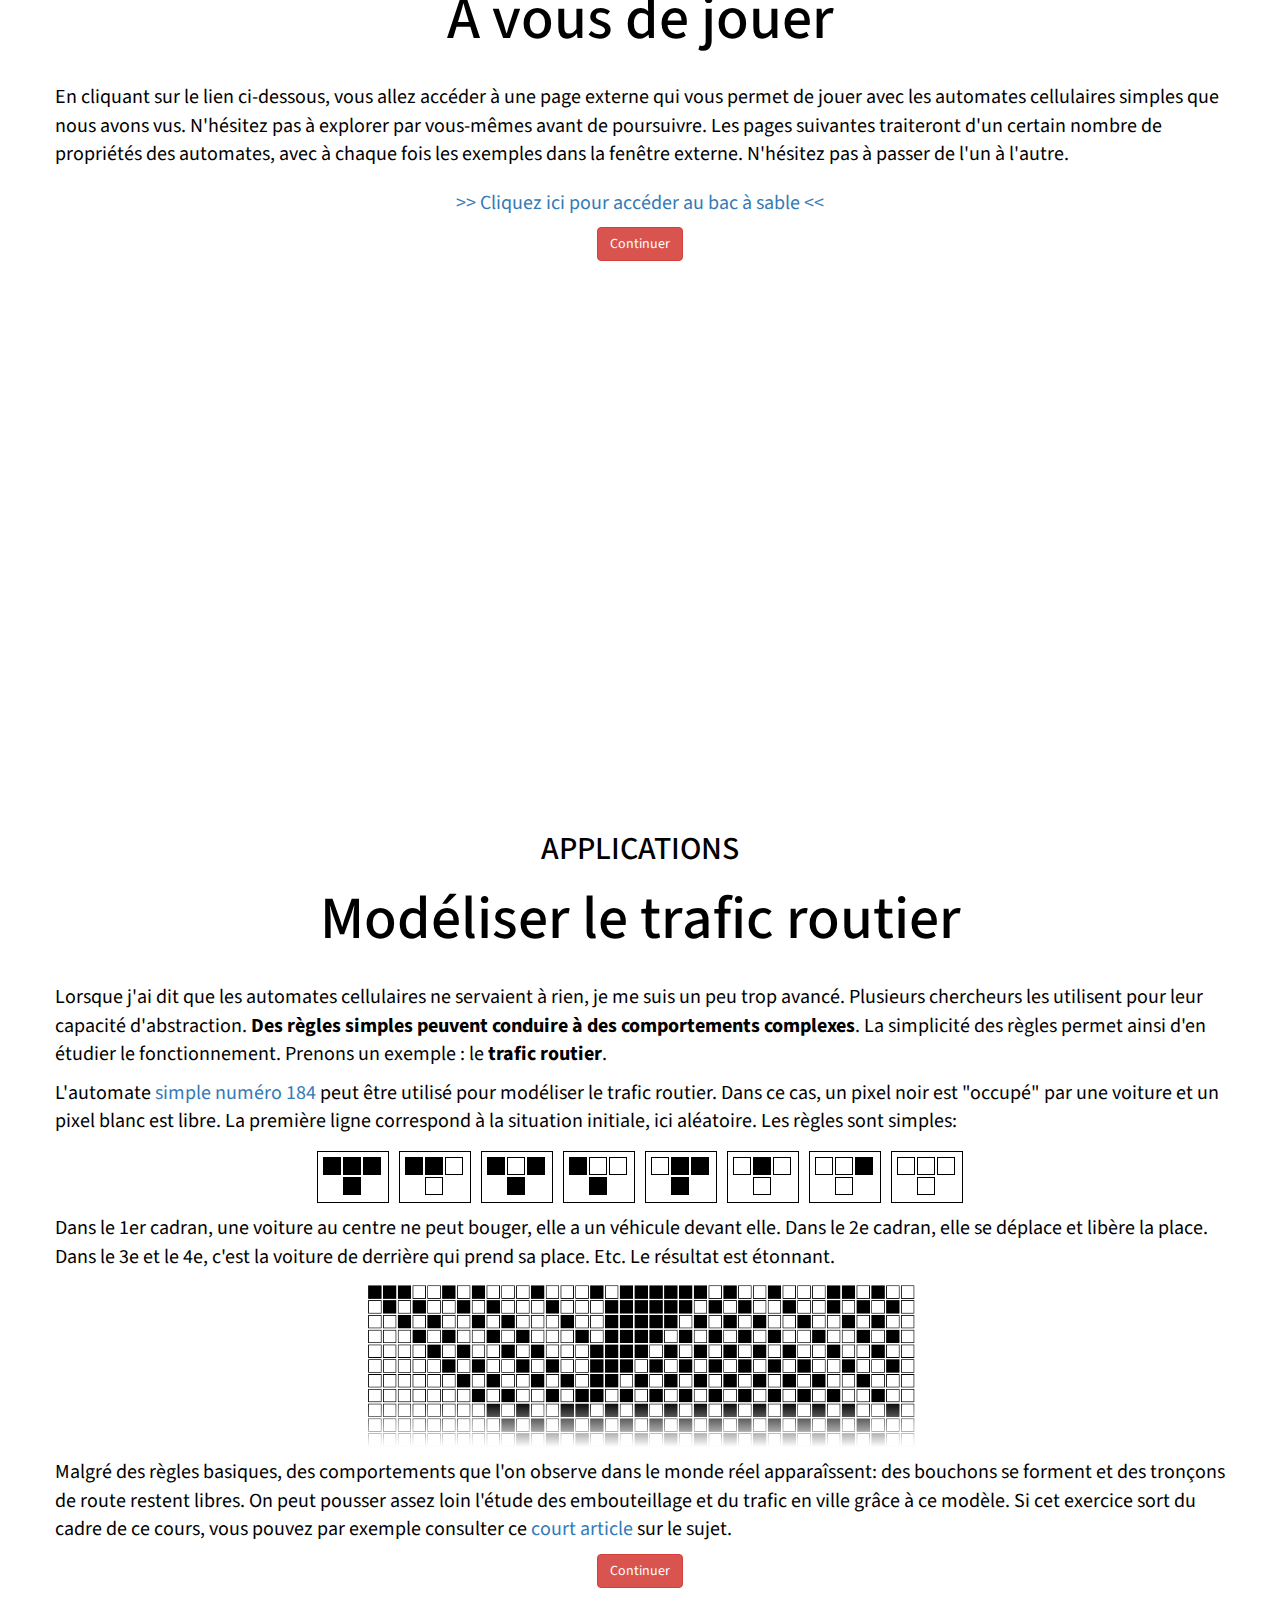
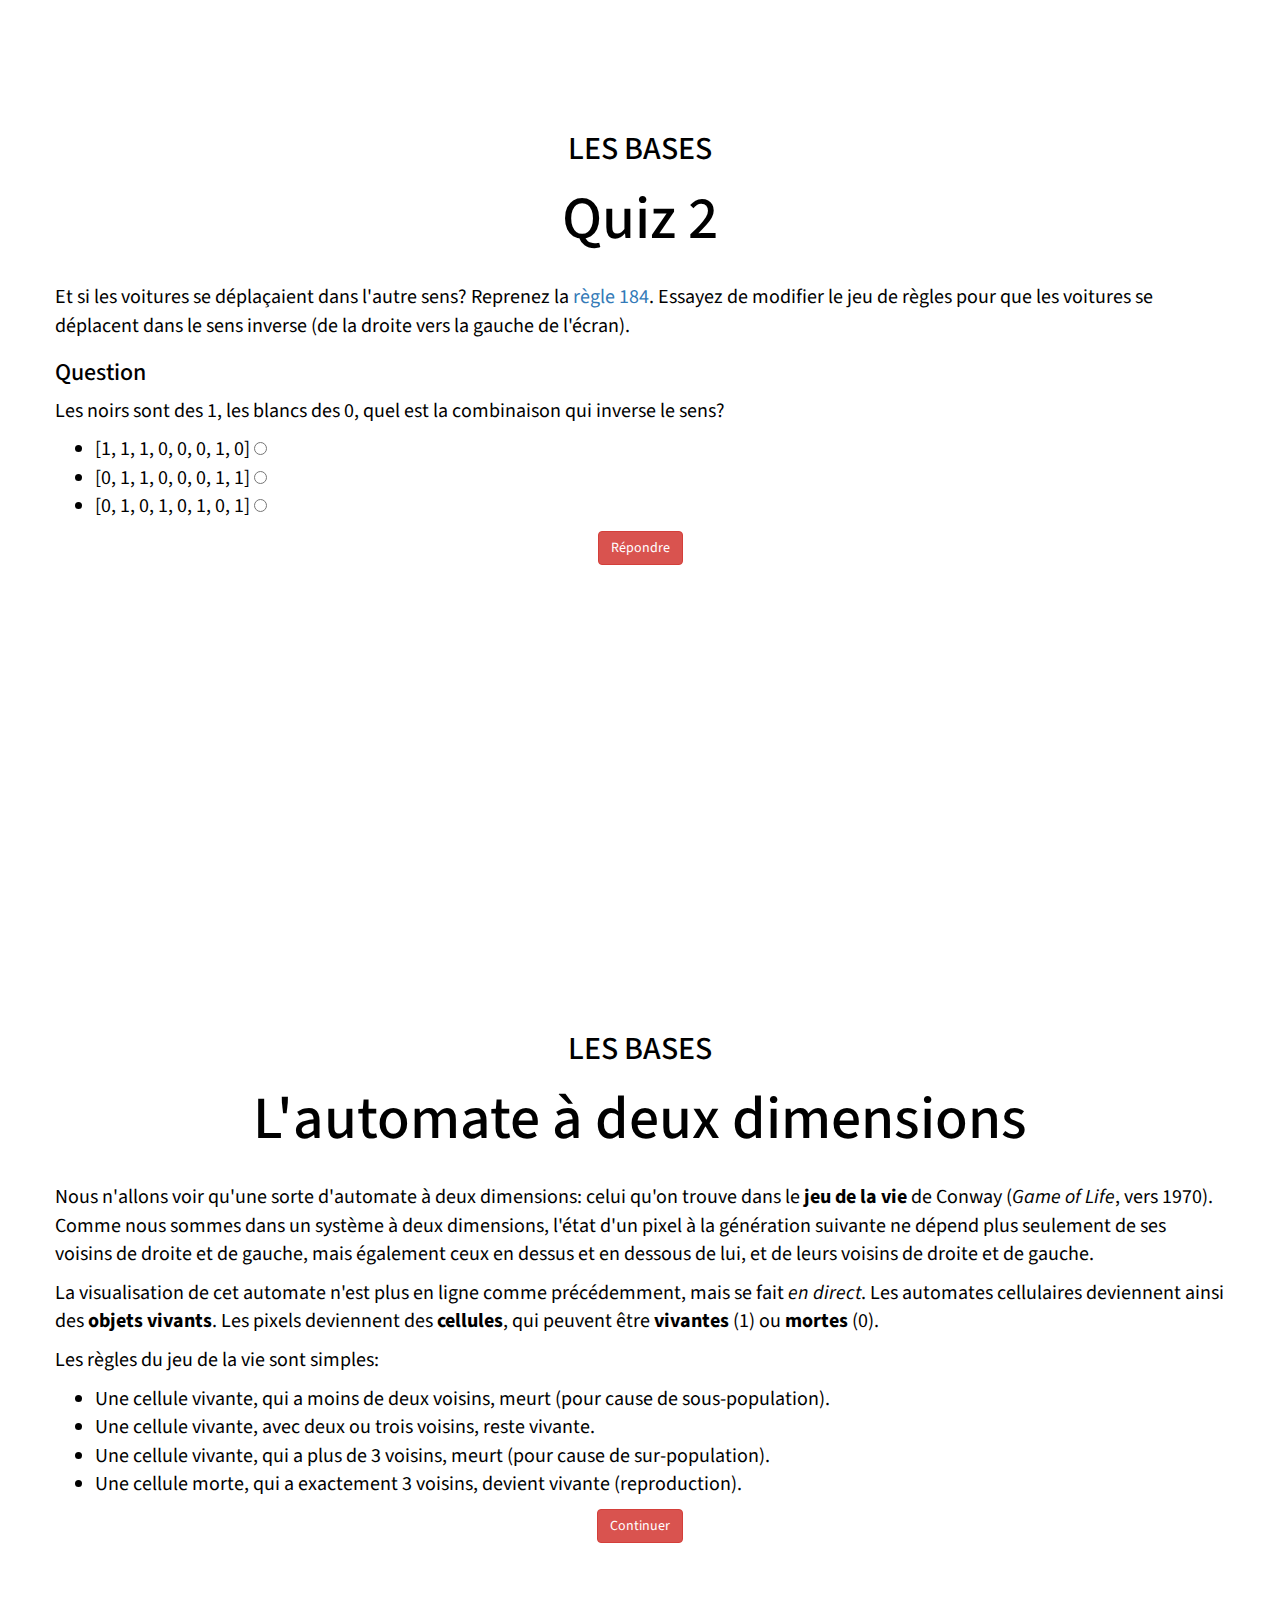
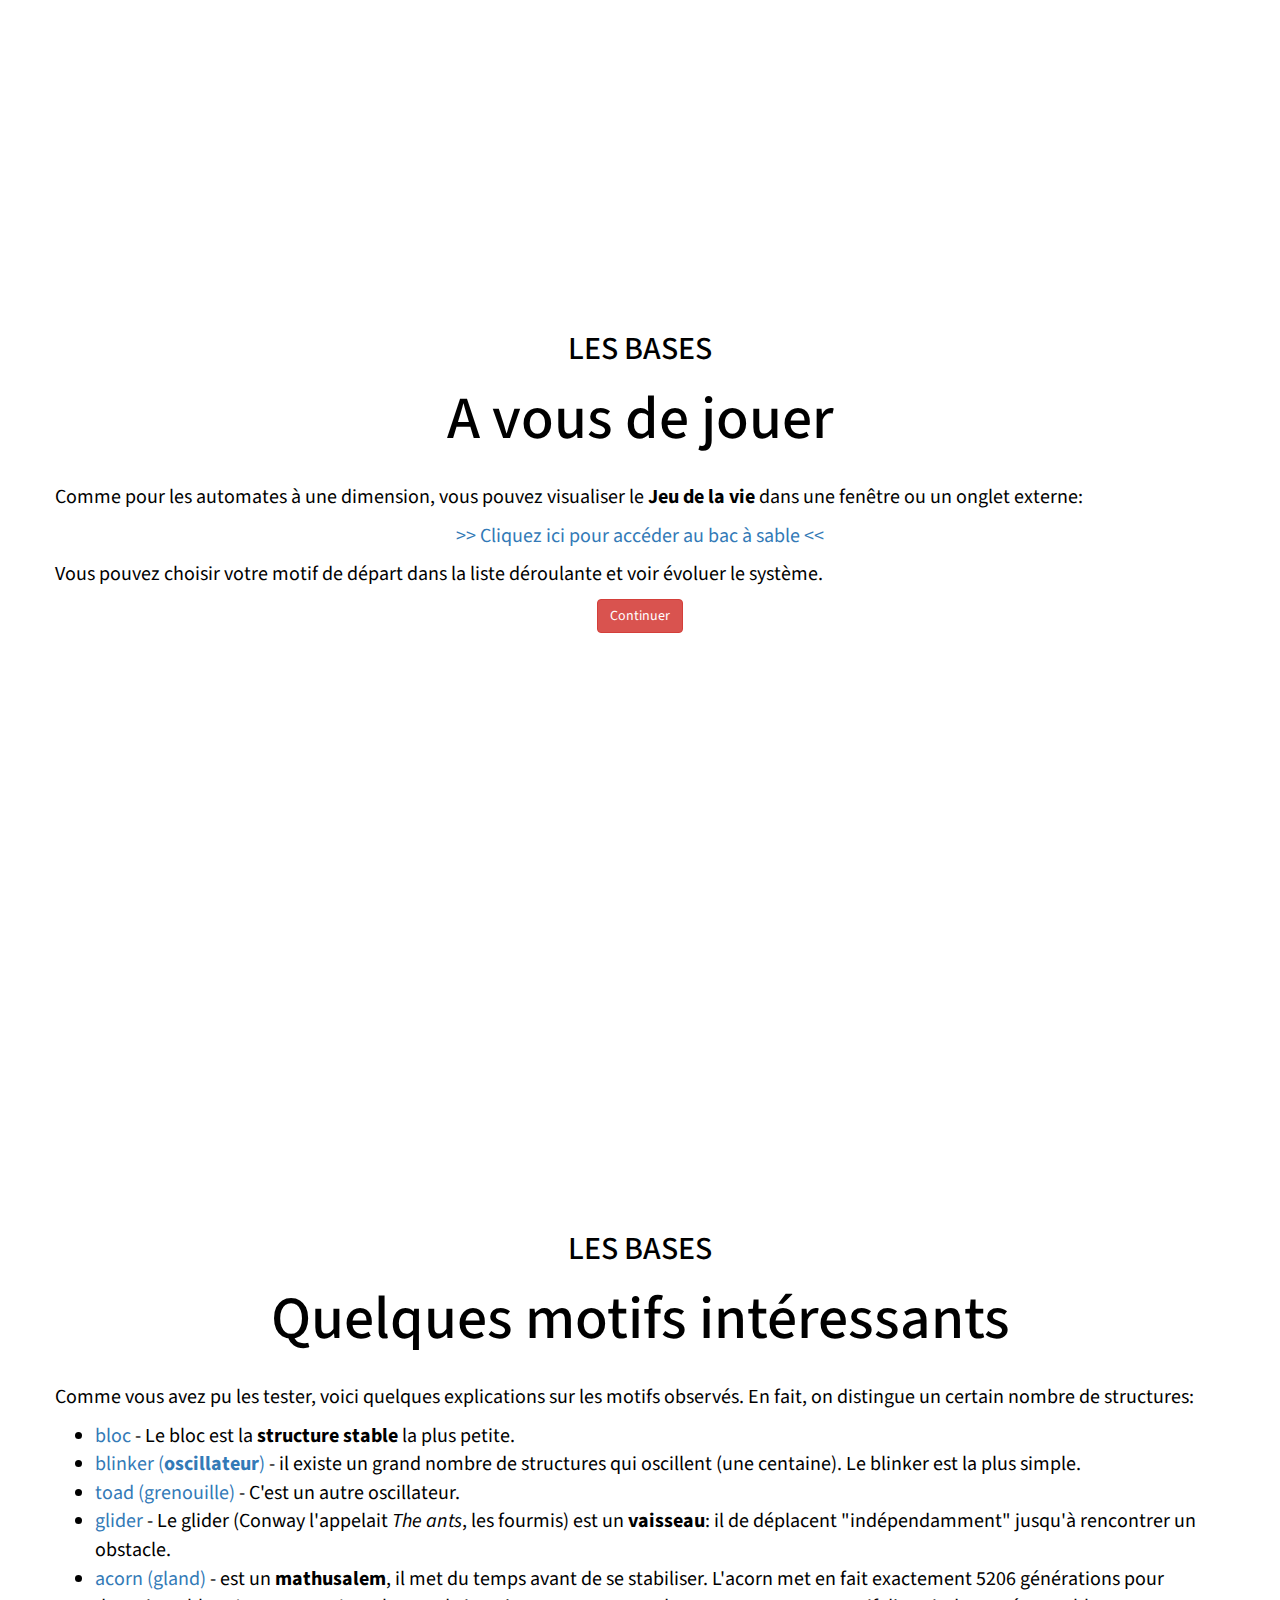
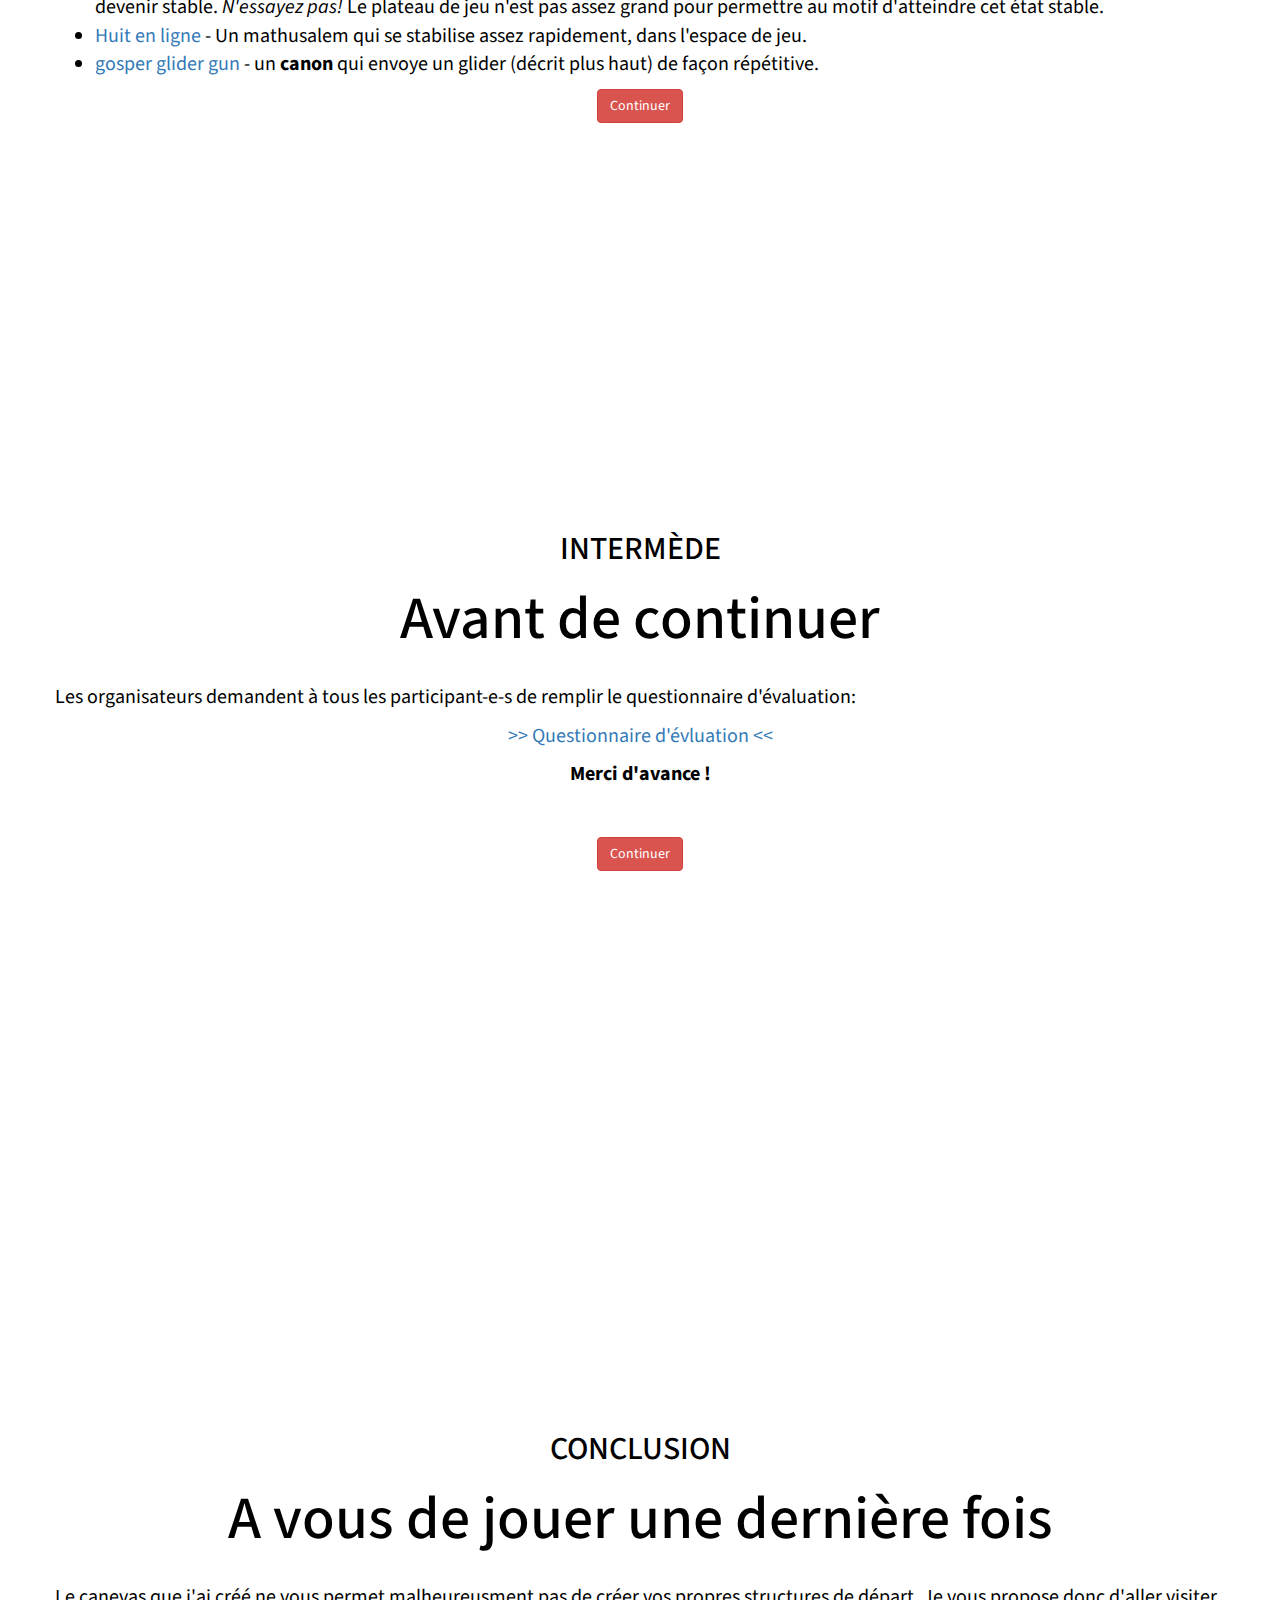
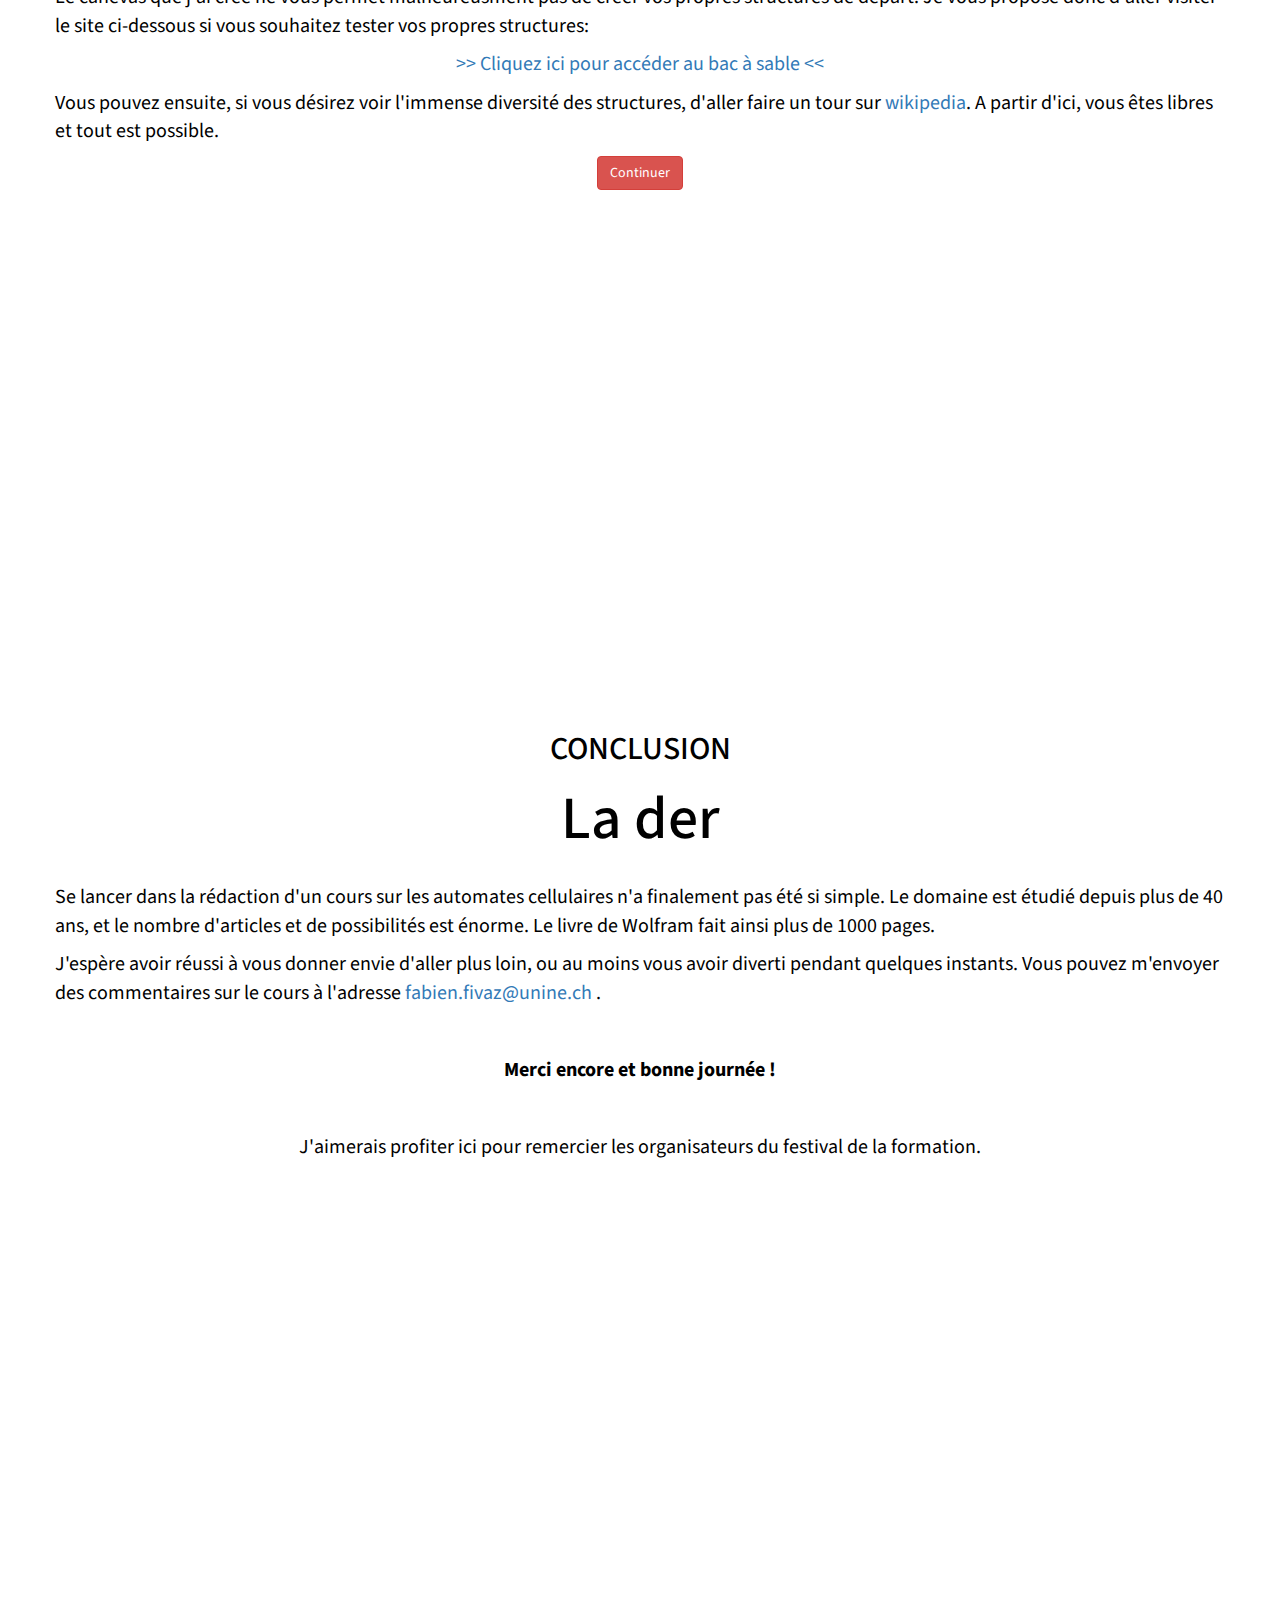
==== commit 47a051e2: "Last pages" ====
--- a/index.html
+++ b/index.html
@@ -735,6 +735,20 @@
 
 <div class="container" id="page12">
     <div class="row main">
+        <h2>Intermède</h2>
+        <h1>Avant de continuer</h1>
+        <p>Les organisateurs demandent à tous les participant-e-s de remplir le questionnaire d'évaluation:</p>
+        <p class="text-center"><a href="https://goo.gl/forms/KaCVZ2YJdkMe7Ihx2" target="_blank"> >> Questionnaire d'évluation << </a> </p>
+        <p class="text-center"><b>Merci d'avance !</b></p>
+        <p>&nbsp;</p>
+        <div class="text-center">
+            <a href="#page13" class="btn btn-danger">Continuer</a>
+        </div>
+    </div>
+</div>
+
+<div class="container" id="page13">
+    <div class="row main">
         <h2>Conclusion</h2>
         <h1>A vous de jouer une dernière fois</h1>
         <p>Le canevas que j'ai créé ne vous permet malheureusment pas de créer vos propres structures de départ. Je vous propose donc d'aller visiter le site ci-dessous si vous souhaitez tester vos propres structures:</p>
@@ -742,12 +756,12 @@
             << </a></p>
         <p>Vous pouvez ensuite, si vous désirez voir l'immense diversité des structures, d'aller faire un tour sur <a href="https://fr.wikipedia.org/wiki/Jeu_de_la_vie">wikipedia</a>. A partir d'ici, vous êtes libres et tout est possible.</p>
         <div class="text-center">
-            <a href="#page13" class="btn btn-danger">Continuer</a>
-        </div>
-    </div>
-</div>
-
-<div class="container" id="page13">
+            <a href="#page14" class="btn btn-danger">Continuer</a>
+        </div>
+    </div>
+</div>
+
+<div class="container" id="page14">
     <div class="row main">
         <h2>Conclusion</h2>
         <h1>La der</h1>
